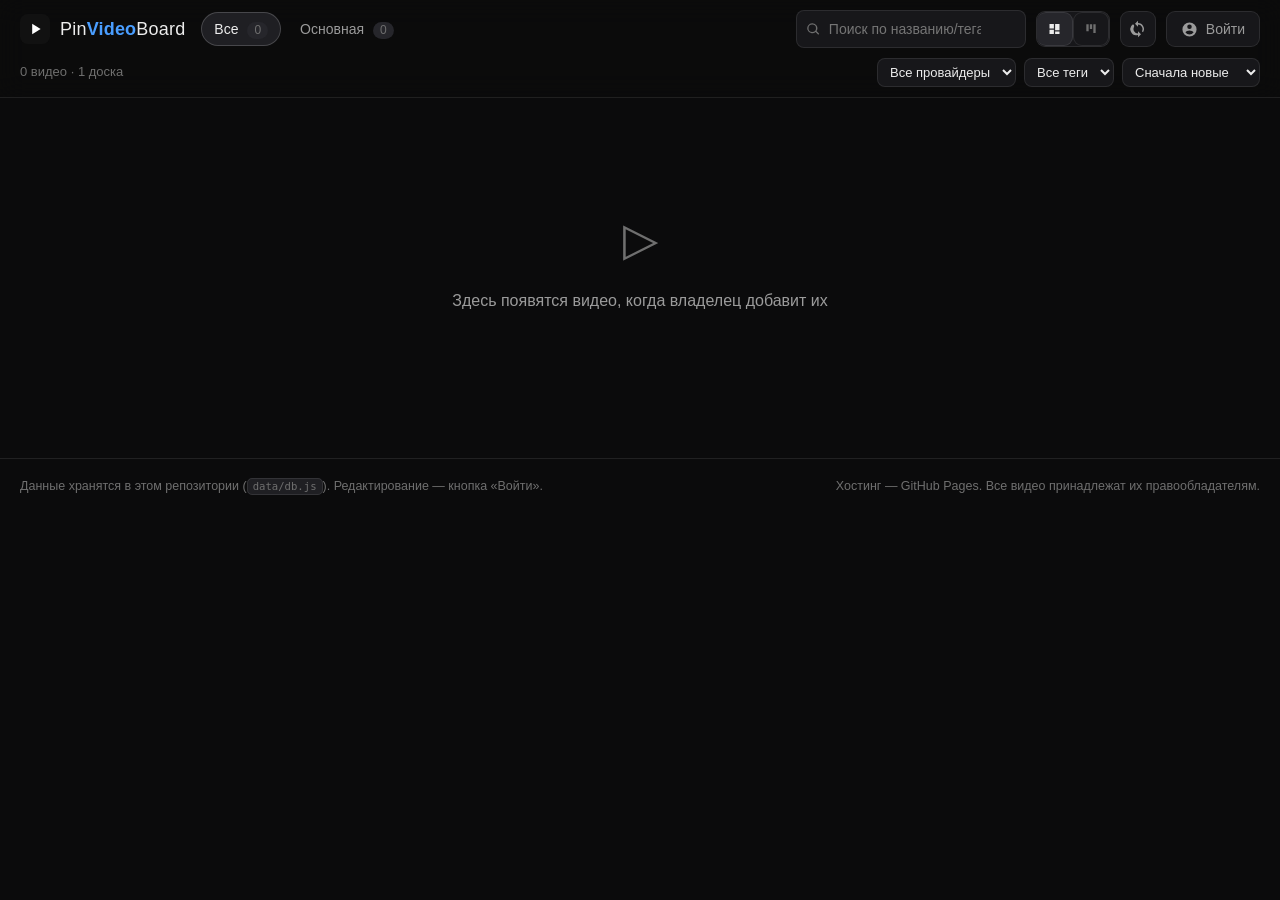
==== index.html @ 16f3af3c "PinVideoBoard: статический сервис видео-досок (галерея + канбан + редактирование через GitHub API)" ====
<!DOCTYPE html>
<html lang="ru">
<head>
<meta charset="UTF-8">
<meta name="viewport" content="width=device-width, initial-scale=1.0">
<title>PinVideoBoard — видео-доски</title>
<meta name="description" content="Витрина видео-досок: канбан и Pinterest-сетка с фильтрами. YouTube, Vimeo, Rutube, VK и прямые файлы.">
<meta property="og:title" content="PinVideoBoard">
<meta property="og:description" content="Видео-доски: канбан, Pinterest-сетка, фильтры, модальный плеер.">
<link rel="icon" href="data:image/svg+xml,%3Csvg xmlns='http://www.w3.org/2000/svg' viewBox='0 0 32 32'%3E%3Crect width='32' height='32' rx='8' fill='%23111'/%3E%3Cpath d='M13 10.5v11l9-5.5z' fill='%23fff'/%3E%3C/svg%3E">
<link rel="stylesheet" href="css/style.css?v=1">
</head>
<body>

<header class="site-header">
  <div class="header-inner">
    <a class="brand" href="./">
      <svg class="brand-mark" viewBox="0 0 32 32" aria-hidden="true">
        <rect width="32" height="32" rx="8" fill="#111"/>
        <path d="M13 10.5v11l9-5.5z" fill="#fff"/>
      </svg>
      <span class="brand-name">Pin<b>Video</b>Board</span>
    </a>

    <nav class="tabs" id="tabs" aria-label="Доски"></nav>

    <div class="controls">
      <div class="search-wrap">
        <svg class="search-icon" viewBox="0 0 24 24" aria-hidden="true"><path fill="currentColor" d="M10 2a8 8 0 105.3 14l4.4 4.3 1.4-1.4-4.3-4.4A8 8 0 0010 2zm0 2a6 6 0 110 12 6 6 0 010-12z"/></svg>
        <input type="search" id="search" placeholder="Поиск по названию/тегам…  ( / )" autocomplete="off" spellcheck="false">
        <button class="search-clear" id="search-clear" aria-label="Очистить поиск" hidden>&times;</button>
      </div>

      <div class="seg" id="view-seg" role="group" aria-label="Вид">
        <button class="icon-btn seg-btn active" id="view-grid" title="Сетка (как Pinterest)">
          <svg viewBox="0 0 24 24" aria-hidden="true"><path fill="currentColor" d="M4 4h7v7H4zM13 4h7v10h-7zM4 13h7v7H4zM13 16h7v4h-7z"/></svg>
        </button>
        <button class="icon-btn seg-btn" id="view-kanban" title="Канбан-доска">
          <svg viewBox="0 0 24 24" aria-hidden="true"><path fill="currentColor" d="M4 4h4v12H4zM10 4h4v8h-4zM16 4h4v15h-4z"/></svg>
        </button>
      </div>

      <button class="icon-btn" id="refresh-btn" title="Обновить данные с сервера" aria-label="Обновить данные">
        <svg viewBox="0 0 24 24" aria-hidden="true"><path fill="currentColor" d="M12 4V1L8 5l4 4V6a6 6 0 015.2 9l1.5 1.3A8 8 0 0012 4zm-5.2 3L5.3 5.7A8 8 0 0012 20v3l4-4-4-4v3a6 6 0 01-5.2-9z"/></svg>
      </button>

      <button class="add-btn" id="add-btn" hidden>
        <svg viewBox="0 0 24 24" aria-hidden="true"><path fill="currentColor" d="M11 5h2v6h6v2h-6v6h-2v-6H5v-2h6z"/></svg>
        Добавить видео
      </button>

      <button class="auth-btn" id="auth-btn">
        <svg class="auth-ico" viewBox="0 0 24 24" aria-hidden="true"><path fill="currentColor" d="M12 2a10 10 0 100 20 10 10 0 000-20zm0 3a3.2 3.2 0 110 6.4A3.2 3.2 0 0112 5zm0 14a7.5 7.5 0 01-5.7-2.6c.1-2 3.8-3 5.7-3s5.6 1 5.7 3A7.5 7.5 0 0112 19z"/></svg>
        <span id="auth-label">Войти</span>
      </button>
    </div>
  </div>

  <div class="meta-line">
    <span id="meta-stats"></span>
    <div class="meta-filters">
      <select id="f-provider" title="Провайдер"><option value="">Все провайдеры</option></select>
      <select id="f-tag" title="Тег"><option value="">Все теги</option></select>
      <select id="f-sort" title="Сортировка">
        <option value="new">Сначала новые</option>
        <option value="old">Сначала старые</option>
        <option value="title">По названию</option>
      </select>
      <button class="ghost-btn" id="f-reset" hidden>Сбросить</button>
    </div>
  </div>
</header>

<main>
  <div class="grid" id="gallery" aria-live="polite"></div>
  <div class="kanban" id="kanban" hidden></div>

  <div class="empty" id="empty" hidden>
    <div class="empty-mark">▷</div>
    <p id="empty-text">Ничего не найдено</p>
    <button class="ghost-btn" id="empty-reset">Сбросить фильтры</button>
  </div>
</main>

<footer class="site-footer">
  <div class="footer-inner">
    <span class="footer-src">Данные хранятся в этом репозитории (<code>data/db.js</code>). Редактирование — кнопка «Войти».</span>
    <span class="footer-note">Хостинг — GitHub Pages. Все видео принадлежат их правообладателям.</span>
  </div>
</footer>

<!-- модальный плеер -->
<div class="modal player-modal" id="player-modal" hidden aria-modal="true" role="dialog">
  <div class="modal-backdrop" data-close></div>
  <div class="player-body sz-50" id="player-body">
    <header class="player-top">
      <span class="player-title" id="player-title"></span>
      <span class="player-badges" id="player-badges"></span>
      <div class="player-actions">
        <a class="ghost-btn player-src" id="player-src-link" href="#" target="_blank" rel="noopener">На хостинге ↗</a>
        <div class="seg" id="player-sizes">
          <button class="seg-btn" data-sz="30" title="30% ширины окна">30%</button>
          <button class="seg-btn" data-sz="50" title="50% ширины окна">50%</button>
          <button class="seg-btn" data-sz="full" title="На весь экран">⤢</button>
        </div>
        <button class="icon-btn" id="player-close" title="Закрыть (Esc)" aria-label="Закрыть">
          <svg viewBox="0 0 24 24" aria-hidden="true"><path fill="currentColor" d="M6.4 5 5 6.4 10.6 12 5 17.6 6.4 19 12 13.4 17.6 19 19 17.6 13.4 12 19 6.4 17.6 5 12 10.6z"/></svg>
        </button>
      </div>
    </header>
    <div class="player-stage" id="player-stage"></div>
    <button class="player-nav prev" id="player-prev" title="Предыдущее (←)" hidden>‹</button>
    <button class="player-nav next" id="player-next" title="Следующее (→)" hidden>›</button>
  </div>
</div>

<!-- редактор плитки -->
<div class="modal" id="tile-modal" hidden aria-modal="true" role="dialog">
  <div class="modal-backdrop" data-close></div>
  <div class="modal-body form-body">
    <header class="modal-top">
      <h3 id="tile-modal-title">Добавить видео</h3>
      <button class="icon-btn modal-close" data-close aria-label="Закрыть (Esc)">
        <svg viewBox="0 0 24 24" aria-hidden="true"><path fill="currentColor" d="M6.4 5 5 6.4 10.6 12 5 17.6 6.4 19 12 13.4 17.6 19 19 17.6 13.4 12 19 6.4 17.6 5 12 10.6z"/></svg>
      </button>
    </header>
    <div class="form-grid">
      <label class="fld">Ссылка на видео
        <span class="url-row">
          <input id="tile-url" type="text" placeholder="https://www.youtube.com/watch?v=…" spellcheck="false">
          <button class="ghost-btn" id="tile-resolve" type="button">Определить</button>
        </span>
      </label>
      <div class="resolve-status" id="tile-resolve-status" hidden></div>
      <div class="tile-preview" id="tile-preview" hidden>
        <img id="tile-preview-img" alt="">
        <div class="tp-meta">
          <span class="tp-provider" id="tile-preview-provider"></span>
          <span class="tp-hint">Превью будет использовано в карточке</span>
        </div>
      </div>
      <label class="fld">Название
        <input id="tile-title" type="text" placeholder="Определится автоматически, можно править">
      </label>
      <div class="two-col">
        <label class="fld">Доска
          <select id="tile-board"></select>
        </label>
        <label class="fld">Колонка
          <select id="tile-column"></select>
        </label>
      </div>
      <label class="fld">Теги (через запятую)
        <input id="tile-tags" type="text" placeholder="рецензия, гайд" spellcheck="false">
      </label>
      <label class="fld">Заметка
        <textarea id="tile-note" rows="2" placeholder="необязательно"></textarea>
      </label>
    </div>
    <footer class="modal-foot">
      <button class="danger-btn" id="tile-delete" hidden type="button">Удалить</button>
      <span class="spacer"></span>
      <button class="ghost-btn" data-close type="button">Отмена</button>
      <button class="primary-btn" id="tile-save" type="button">Сохранить</button>
    </footer>
  </div>
</div>

<!-- редактор колонки -->
<div class="modal" id="column-modal" hidden aria-modal="true" role="dialog">
  <div class="modal-backdrop" data-close></div>
  <div class="modal-body form-body narrow">
    <header class="modal-top">
      <h3 id="column-modal-title">Колонка</h3>
      <button class="icon-btn modal-close" data-close aria-label="Закрыть (Esc)">
        <svg viewBox="0 0 24 24" aria-hidden="true"><path fill="currentColor" d="M6.4 5 5 6.4 10.6 12 5 17.6 6.4 19 12 13.4 17.6 19 19 17.6 13.4 12 19 6.4 17.6 5 12 10.6z"/></svg>
      </button>
    </header>
    <div class="form-grid">
      <label class="fld">Название колонки
        <input id="column-name" type="text" placeholder="Например: Смотреть позже">
      </label>
      <div class="fld">Цвет колонки
        <div class="palette" id="column-palette"></div>
      </div>
    </div>
    <footer class="modal-foot">
      <button class="danger-btn" id="column-delete" hidden type="button">Удалить</button>
      <span class="spacer"></span>
      <button class="ghost-btn" data-close type="button">Отмена</button>
      <button class="primary-btn" id="column-save" type="button">Сохранить</button>
    </footer>
  </div>
</div>

<!-- создание/переименование доски -->
<div class="modal" id="board-modal" hidden aria-modal="true" role="dialog">
  <div class="modal-backdrop" data-close></div>
  <div class="modal-body form-body narrow">
    <header class="modal-top">
      <h3 id="board-modal-title">Новая доска</h3>
      <button class="icon-btn modal-close" data-close aria-label="Закрыть (Esc)">
        <svg viewBox="0 0 24 24" aria-hidden="true"><path fill="currentColor" d="M6.4 5 5 6.4 10.6 12 5 17.6 6.4 19 12 13.4 17.6 19 19 17.6 13.4 12 19 6.4 17.6 5 12 10.6z"/></svg>
      </button>
    </header>
    <div class="form-grid">
      <label class="fld">Название доски (плейлиста)
        <input id="board-name" type="text" placeholder="Например: Кинематография">
      </label>
    </div>
    <footer class="modal-foot">
      <button class="danger-btn" id="board-delete" hidden type="button">Удалить доску</button>
      <span class="spacer"></span>
      <button class="ghost-btn" data-close type="button">Отмена</button>
      <button class="primary-btn" id="board-save" type="button">Создать</button>
    </footer>
  </div>
</div>

<!-- вход по токену -->
<div class="modal" id="login-modal" hidden aria-modal="true" role="dialog">
  <div class="modal-backdrop" data-close></div>
  <div class="modal-body form-body narrow">
    <header class="modal-top">
      <h3 id="login-modal-title">Вход владельца</h3>
      <button class="icon-btn modal-close" data-close aria-label="Закрыть (Esc)">
        <svg viewBox="0 0 24 24" aria-hidden="true"><path fill="currentColor" d="M6.4 5 5 6.4 10.6 12 5 17.6 6.4 19 12 13.4 17.6 19 19 17.6 13.4 12 19 6.4 17.6 5 12 10.6z"/></svg>
      </button>
    </header>

    <div id="login-form">
      <p class="login-hint">GitHub не разрешает вход «в один клик» со статического сайта (CORS), поэтому используется
        персональный токен с правом записи в этот репозиторий. Токен хранится только в вашем браузере и отправляется
        только на <code>api.github.com</code>.</p>
      <ol class="login-steps">
        <li>Откройте <a href="https://github.com/settings/personal-access-tokens/new" target="_blank" rel="noopener">создание fine-grained токена</a></li>
        <li>Repository access → <b>Only select repositories</b> → PinVideoBoard</li>
        <li>Permissions → <b>Contents: Read and write</b></li>
        <li>Скопируйте токен и вставьте сюда</li>
      </ol>
      <label class="fld">Токен
        <input id="login-token" type="password" placeholder="github_pat_… или ghp_…" spellcheck="false" autocomplete="off">
      </label>
      <div class="login-error" id="login-error" hidden></div>
      <footer class="modal-foot">
        <span class="spacer"></span>
        <button class="ghost-btn" data-close type="button">Отмена</button>
        <button class="primary-btn" id="login-submit" type="button">Войти</button>
      </footer>
    </div>

    <div id="login-session" hidden>
      <p class="login-hint">Вы вошли как <b id="login-user"></b> — права редактирования активны.</p>
      <footer class="modal-foot">
        <span class="spacer"></span>
        <button class="danger-btn" id="logout-btn" type="button">Выйти</button>
        <button class="ghost-btn" data-close type="button">Закрыть</button>
      </footer>
    </div>
  </div>
</div>

<!-- подтверждение -->
<div class="modal" id="confirm-modal" hidden aria-modal="true" role="dialog">
  <div class="modal-backdrop"></div>
  <div class="modal-body form-body narrow">
    <p class="confirm-text" id="confirm-text"></p>
    <footer class="modal-foot">
      <span class="spacer"></span>
      <button class="ghost-btn" id="confirm-no" type="button">Отмена</button>
      <button class="primary-btn" id="confirm-yes" type="button">Да</button>
    </footer>
  </div>
</div>

<!-- контекстное меню -->
<div class="menu" id="menu" hidden></div>

<!-- тосты -->
<div class="toasts" id="toasts"></div>

<script src="js/config.js?v=1"></script>
<script src="data/db.js?v=1"></script>
<script src="js/videos.js?v=1"></script>
<script src="js/api.js?v=1"></script>
<script src="js/app.js?v=1"></script>
</body>
</html>
---- css/style.css ----
/* PinVideoBoard — тёмная тема, masonry + канбан */

:root {
  --bg: #0b0b0c;
  --surface: #17171a;
  --surface-2: #1f1f23;
  --surface-3: #26262b;
  --line: rgba(255, 255, 255, 0.09);
  --line-strong: rgba(255, 255, 255, 0.18);
  --text: #ececec;
  --muted: #9b9b9b;
  --dim: #6f6f6f;
  --accent: #4a9eff;
  --accent-dim: rgba(74, 158, 255, 0.16);
  --ok: #3fb950;
  --warn: #d29922;
  --danger: #f85149;
  --radius: 10px;
  --header-h: 56px;
  font-size: 16px;
}

* { box-sizing: border-box; }

html { scroll-behavior: smooth; }

body {
  margin: 0;
  background: var(--bg);
  color: var(--text);
  font-family: -apple-system, BlinkMacSystemFont, "Segoe UI", Inter, Roboto, "Helvetica Neue", Arial, sans-serif;
  line-height: 1.45;
  -webkit-font-smoothing: antialiased;
}

body.modal-open { overflow: hidden; }

[hidden] { display: none !important; }

img { max-width: 100%; }

a { color: var(--accent); }

::selection { background: var(--accent-dim); }

button {
  font: inherit;
  color: inherit;
  background: none;
  border: none;
  cursor: pointer;
}

input, select, textarea {
  font: inherit;
  color: var(--text);
  background: var(--surface-2);
  border: 1px solid var(--line);
  border-radius: 8px;
  padding: 8px 10px;
  outline: none;
}

input:focus, select:focus, textarea:focus {
  border-color: var(--accent);
  box-shadow: 0 0 0 2px var(--accent-dim);
}

textarea { resize: vertical; }

code {
  background: var(--surface-2);
  border: 1px solid var(--line);
  border-radius: 5px;
  padding: 1px 5px;
  font-size: 0.85em;
}

/* ---------- кнопки ---------- */

.icon-btn {
  width: 36px;
  height: 36px;
  flex: none;
  display: inline-flex;
  align-items: center;
  justify-content: center;
  border-radius: 9px;
  border: 1px solid var(--line);
  background: var(--surface);
  color: var(--muted);
  transition: color 0.15s, border-color 0.15s, background 0.15s;
}

.icon-btn svg { width: 18px; height: 18px; }

.icon-btn:hover { color: var(--text); border-color: var(--line-strong); background: var(--surface-2); }

.ghost-btn {
  padding: 7px 12px;
  border-radius: 8px;
  border: 1px solid var(--line);
  background: var(--surface);
  color: var(--muted);
  font-size: 13px;
  white-space: nowrap;
  transition: color 0.15s, border-color 0.15s;
}

.ghost-btn:hover { color: var(--text); border-color: var(--line-strong); }

.primary-btn {
  padding: 8px 16px;
  border-radius: 8px;
  background: var(--accent);
  color: #fff;
  font-weight: 600;
  font-size: 14px;
  transition: filter 0.15s;
}

.primary-btn:hover { filter: brightness(1.12); }

.primary-btn:disabled { opacity: 0.5; cursor: default; }

.danger-btn {
  padding: 8px 14px;
  border-radius: 8px;
  border: 1px solid rgba(248, 81, 73, 0.4);
  color: var(--danger);
  font-size: 13px;
  background: transparent;
}

.danger-btn:hover { background: rgba(248, 81, 73, 0.12); }

/* ---------- шапка ---------- */

.site-header {
  position: sticky;
  top: 0;
  z-index: 50;
  background: rgba(11, 11, 12, 0.82);
  backdrop-filter: blur(14px);
  -webkit-backdrop-filter: blur(14px);
  border-bottom: 1px solid var(--line);
}

.header-inner {
  max-width: 1720px;
  margin: 0 auto;
  padding: 10px 20px;
  display: flex;
  align-items: center;
  gap: 16px;
  flex-wrap: wrap;
}

.brand {
  display: flex;
  align-items: center;
  gap: 10px;
  text-decoration: none;
  color: var(--text);
  flex-shrink: 0;
}

.brand-mark { width: 30px; height: 30px; }

.brand-name { font-size: 18px; letter-spacing: 0.2px; }

.brand-name b { color: var(--accent); }

.tabs {
  display: flex;
  align-items: center;
  gap: 6px;
  flex-wrap: wrap;
  min-width: 0;
}

.tab {
  padding: 6px 12px;
  border-radius: 999px;
  border: 1px solid transparent;
  color: var(--muted);
  font-size: 14px;
  white-space: nowrap;
  transition: color 0.15s, background 0.15s;
}

.tab:hover { color: var(--text); background: var(--surface-2); }

.tab.active {
  color: var(--text);
  background: var(--surface-2);
  border-color: var(--line-strong);
}

.tab .count {
  display: inline-block;
  margin-left: 5px;
  padding: 0 7px;
  border-radius: 999px;
  background: var(--surface-3);
  color: var(--dim);
  font-size: 12px;
  min-width: 18px;
  text-align: center;
}

.tab-add {
  padding: 6px 10px;
  border-radius: 999px;
  border: 1px dashed var(--line-strong);
  color: var(--dim);
  font-size: 14px;
}

.tab-add:hover { color: var(--accent); border-color: var(--accent); }

.controls {
  display: flex;
  align-items: center;
  gap: 10px;
  margin-left: auto;
  flex-wrap: wrap;
}

.search-wrap {
  position: relative;
  display: flex;
  align-items: center;
}

.search-icon {
  position: absolute;
  left: 10px;
  width: 15px;
  height: 15px;
  color: var(--dim);
  pointer-events: none;
}

.search-wrap input {
  width: 230px;
  padding: 8px 30px 8px 32px;
  background: var(--surface);
  font-size: 14px;
}

.search-clear {
  position: absolute;
  right: 6px;
  width: 22px;
  height: 22px;
  border-radius: 6px;
  color: var(--dim);
  font-size: 15px;
  line-height: 1;
}

.search-clear:hover { color: var(--text); background: var(--surface-3); }

.seg {
  display: inline-flex;
  border: 1px solid var(--line);
  border-radius: 9px;
  overflow: hidden;
  background: var(--surface);
}

.seg-btn {
  padding: 0 10px;
  height: 34px;
  display: inline-flex;
  align-items: center;
  justify-content: center;
  gap: 6px;
  color: var(--dim);
  font-size: 13px;
  border-left: 1px solid var(--line);
}

.seg-btn:first-child { border-left: none; }

.seg-btn:hover { color: var(--text); }

.seg-btn.active {
  color: var(--text);
  background: var(--surface-3);
}

#view-seg .seg-btn svg { width: 16px; height: 16px; }

.add-btn {
  display: inline-flex;
  align-items: center;
  gap: 6px;
  height: 36px;
  padding: 0 14px;
  border-radius: 9px;
  background: var(--accent);
  color: #fff;
  font-weight: 600;
  font-size: 14px;
  transition: filter 0.15s;
}

.add-btn svg { width: 16px; height: 16px; }

.add-btn:hover { filter: brightness(1.12); }

.auth-btn {
  display: inline-flex;
  align-items: center;
  gap: 8px;
  height: 36px;
  padding: 0 14px;
  border-radius: 9px;
  border: 1px solid var(--line);
  background: var(--surface);
  color: var(--muted);
  font-size: 14px;
  transition: color 0.15s, border-color 0.15s;
}

.auth-btn:hover { color: var(--text); border-color: var(--line-strong); }

.auth-ico { width: 17px; height: 17px; }

.auth-btn.authed { color: var(--ok); border-color: rgba(63, 185, 80, 0.35); }

.meta-line {
  max-width: 1720px;
  margin: 0 auto;
  padding: 0 20px 10px;
  display: flex;
  align-items: center;
  gap: 14px;
  flex-wrap: wrap;
  color: var(--dim);
  font-size: 13px;
}

.meta-filters {
  display: flex;
  align-items: center;
  gap: 8px;
  margin-left: auto;
  flex-wrap: wrap;
}

.meta-filters select {
  padding: 5px 8px;
  font-size: 13px;
  background: var(--surface);
  max-width: 190px;
}

.ghost-btn.small { padding: 4px 9px; font-size: 12px; }

/* ---------- masonry-сетка ---------- */

main {
  max-width: 1720px;
  margin: 0 auto;
  padding: 18px 20px 40px;
}

.grid { columns: 240px; column-gap: 14px; }

.card {
  break-inside: avoid;
  width: 100%;
  margin: 0 0 14px;
  background: var(--surface);
  border: 1px solid var(--line);
  border-radius: 12px;
  overflow: hidden;
  cursor: pointer;
  position: relative;
  box-shadow: inset 0 3px 0 var(--c, transparent);
  transition: border-color 0.15s, transform 0.15s;
}

.card:hover { border-color: var(--line-strong); transform: translateY(-1px); }

.card-thumb-wrap {
  position: relative;
  background: var(--surface-2);
  overflow: hidden;
}

.card-thumb {
  display: block;
  width: 100%;
  height: auto;
  min-height: 60px;
}

.card-thumb-wrap.ph {
  aspect-ratio: 16 / 9;
  display: flex;
  align-items: center;
  justify-content: center;
  background:
    linear-gradient(145deg, var(--c-bg, #1f1f23), var(--surface-2));
}

.ph-glyph {
  font-size: 34px;
  color: var(--c, var(--dim));
  opacity: 0.85;
}

.card-play {
  position: absolute;
  inset: 0;
  display: flex;
  align-items: center;
  justify-content: center;
  pointer-events: none;
  opacity: 0;
  transition: opacity 0.15s;
  background: rgba(0, 0, 0, 0.25);
}

.card:hover .card-play { opacity: 1; }

.card-play span {
  width: 52px;
  height: 52px;
  border-radius: 50%;
  background: rgba(0, 0, 0, 0.72);
  border: 1px solid rgba(255, 255, 255, 0.35);
  display: flex;
  align-items: center;
  justify-content: center;
  color: #fff;
  font-size: 20px;
  padding-left: 4px;
}

.card-chip-duration {
  position: absolute;
  right: 8px;
  bottom: 8px;
  padding: 2px 7px;
  border-radius: 6px;
  background: rgba(0, 0, 0, 0.78);
  color: #eee;
  font-size: 12px;
  font-weight: 600;
  pointer-events: none;
}

.card-body { padding: 10px 12px 12px; }

.card-title {
  margin: 0 0 6px;
  font-size: 14px;
  font-weight: 600;
  line-height: 1.35;
  display: -webkit-box;
  -webkit-line-clamp: 2;
  -webkit-box-orient: vertical;
  overflow: hidden;
}

.card-chips {
  display: flex;
  align-items: center;
  gap: 6px;
  flex-wrap: wrap;
}

.chip {
  padding: 2px 8px;
  border-radius: 999px;
  font-size: 11.5px;
  color: var(--muted);
  background: var(--surface-2);
  border: 1px solid var(--line);
  white-space: nowrap;
}

.chip-provider { color: var(--text); background: var(--surface-3); }

.chip-column {
  color: var(--c, var(--muted));
  border-color: var(--c, var(--line));
  background: transparent;
}

.card-tags { margin-top: 6px; display: flex; gap: 5px; flex-wrap: wrap; }

.card-tag {
  padding: 1px 7px;
  border-radius: 999px;
  font-size: 11px;
  color: var(--accent);
  background: var(--accent-dim);
  white-space: nowrap;
}

.card-actions {
  position: absolute;
  top: 8px;
  right: 8px;
  display: flex;
  gap: 6px;
  opacity: 0;
  transition: opacity 0.15s;
}

.card:hover .card-actions { opacity: 1; }

.card-actions .icon-btn {
  width: 30px;
  height: 30px;
  background: rgba(0, 0, 0, 0.72);
  border-color: rgba(255, 255, 255, 0.25);
  color: #ddd;
}

.card-actions .icon-btn svg { width: 14px; height: 14px; }

.card-actions .icon-btn.danger:hover { color: var(--danger); }

/* ---------- канбан ---------- */

.kanban { padding-top: 4px; }

.kb-head {
  display: flex;
  align-items: center;
  gap: 10px;
  margin: 0 0 14px;
  flex-wrap: wrap;
}

.kb-title {
  margin: 0;
  font-size: 20px;
  font-weight: 700;
}

.kb-sub { color: var(--dim); font-size: 13px; }

.kb-head .spacer { flex: 1; }

.kb-cols {
  display: flex;
  gap: 14px;
  align-items: flex-start;
  overflow-x: auto;
  padding-bottom: 18px;
}

.kb-col {
  width: 320px;
  flex: none;
  background: var(--surface);
  border: 1px solid var(--line);
  border-top: 2px solid var(--c, var(--line));
  border-radius: 12px;
  overflow: hidden;
}

.kb-col.drag-over { border-color: var(--accent); box-shadow: 0 0 0 2px var(--accent-dim); }

.kb-col-head {
  display: flex;
  align-items: center;
  gap: 8px;
  padding: 10px 12px;
  background: var(--c-bg, var(--surface-2));
  border-bottom: 1px solid var(--line);
}

.kb-col-dot {
  width: 10px;
  height: 10px;
  border-radius: 3px;
  background: var(--c, var(--dim));
  flex: none;
}

.kb-col-name {
  font-weight: 600;
  font-size: 14px;
  white-space: nowrap;
  overflow: hidden;
  text-overflow: ellipsis;
}

.kb-count {
  color: var(--dim);
  font-size: 12px;
  background: rgba(0, 0, 0, 0.25);
  border-radius: 999px;
  padding: 1px 8px;
}

.kb-menu-btn { margin-left: auto; }

.kb-cards {
  display: flex;
  flex-direction: column;
  gap: 10px;
  padding: 10px;
  min-height: 64px;
}

.kb-card {
  background: var(--surface-2);
  border: 1px solid var(--line);
  border-radius: 10px;
  overflow: hidden;
  cursor: pointer;
  position: relative;
}

.kb-card:hover { border-color: var(--line-strong); }

.kb-card.dragging { opacity: 0.35; }

.kb-card-menu {
  position: absolute;
  top: 6px;
  right: 6px;
  width: 28px;
  height: 28px;
  background: rgba(0, 0, 0, 0.72);
  border-color: rgba(255, 255, 255, 0.25);
  color: #ddd;
  font-size: 15px;
  opacity: 0;
  transition: opacity 0.15s;
}

.kb-card:hover .kb-card-menu { opacity: 1; }

.kb-card-thumb { display: block; width: 100%; height: auto; }

.kb-card-ph {
  aspect-ratio: 16 / 9;
  display: flex;
  align-items: center;
  justify-content: center;
  font-size: 26px;
  color: var(--c, var(--dim));
  background: var(--surface-3);
}

.kb-card-body { padding: 8px 10px 10px; }

.kb-card-title {
  font-size: 13px;
  font-weight: 600;
  line-height: 1.3;
  display: -webkit-box;
  -webkit-line-clamp: 2;
  -webkit-box-orient: vertical;
  overflow: hidden;
  margin: 0 0 5px;
}

.kb-card-meta {
  display: flex;
  align-items: center;
  gap: 6px;
  font-size: 11.5px;
  color: var(--dim);
  flex-wrap: wrap;
}

.drop-indicator {
  height: 3px;
  border-radius: 2px;
  background: var(--accent);
  box-shadow: 0 0 8px var(--accent);
  flex: none;
}

.kb-add-card {
  border: 1px dashed var(--line-strong);
  border-radius: 10px;
  padding: 9px;
  color: var(--dim);
  font-size: 13px;
  text-align: center;
  width: 100%;
}

.kb-add-card:hover { color: var(--accent); border-color: var(--accent); }

.kb-add-col {
  width: 300px;
  flex: none;
  border: 1px dashed var(--line-strong);
  border-radius: 12px;
  padding: 14px;
  color: var(--dim);
  font-size: 14px;
  text-align: center;
  background: transparent;
}

.kb-add-col:hover { color: var(--accent); border-color: var(--accent); }

/* ---------- пусто ---------- */

.empty {
  padding: 90px 20px;
  text-align: center;
  color: var(--muted);
}

.empty-mark { font-size: 46px; color: var(--dim); margin-bottom: 10px; }

/* ---------- футер ---------- */

.site-footer {
  border-top: 1px solid var(--line);
  padding: 18px 20px 26px;
}

.footer-inner {
  max-width: 1720px;
  margin: 0 auto;
  display: flex;
  gap: 16px;
  flex-wrap: wrap;
  justify-content: space-between;
  color: var(--dim);
  font-size: 12.5px;
}

/* ---------- модалки ---------- */

.modal {
  position: fixed;
  inset: 0;
  z-index: 100;
  display: flex;
  align-items: center;
  justify-content: center;
}

.modal-backdrop {
  position: absolute;
  inset: 0;
  background: rgba(0, 0, 0, 0.66);
  backdrop-filter: blur(3px);
  -webkit-backdrop-filter: blur(3px);
}

.modal-body {
  position: relative;
  background: var(--surface);
  border: 1px solid var(--line-strong);
  border-radius: 14px;
  box-shadow: 0 18px 60px rgba(0, 0, 0, 0.55);
  max-width: 94vw;
  max-height: 92vh;
  overflow: auto;
}

.form-body { width: 560px; padding: 18px 20px; }

.form-body.narrow { width: 430px; }

.modal-top {
  display: flex;
  align-items: center;
  gap: 10px;
  margin-bottom: 14px;
}

.modal-top h3 { margin: 0; font-size: 17px; }

.modal-close { margin-left: auto; }

.form-grid {
  display: flex;
  flex-direction: column;
  gap: 12px;
}

.fld {
  display: flex;
  flex-direction: column;
  gap: 6px;
  font-size: 13px;
  color: var(--muted);
}

.fld input, .fld select, .fld textarea { width: 100%; }

.two-col {
  display: grid;
  grid-template-columns: 1fr 1fr;
  gap: 12px;
}

.url-row {
  display: flex;
  gap: 8px;
}

.url-row input { flex: 1; min-width: 0; }

.resolve-status {
  font-size: 13px;
  border-radius: 8px;
  padding: 8px 10px;
  border: 1px solid var(--line);
  background: var(--surface-2);
}

.resolve-status.ok { color: var(--ok); border-color: rgba(63, 185, 80, 0.35); }

.resolve-status.warn { color: var(--warn); border-color: rgba(210, 153, 34, 0.35); }

.resolve-status.err { color: var(--danger); border-color: rgba(248, 81, 73, 0.35); }

.tile-preview {
  display: flex;
  gap: 12px;
  align-items: center;
  border: 1px solid var(--line);
  border-radius: 10px;
  padding: 8px;
  background: var(--surface-2);
}

.tile-preview img {
  width: 150px;
  height: 84px;
  object-fit: cover;
  border-radius: 8px;
  background: var(--surface-3);
  flex: none;
}

.tp-meta { display: flex; flex-direction: column; gap: 4px; min-width: 0; }

.tp-provider { font-weight: 600; font-size: 14px; }

.tp-hint { color: var(--dim); font-size: 12px; }

.modal-foot {
  display: flex;
  align-items: center;
  gap: 10px;
  margin-top: 16px;
}

.modal-foot .spacer { flex: 1; }

.palette {
  display: flex;
  gap: 8px;
  flex-wrap: wrap;
  padding: 4px 0;
}

.palette-swatch {
  width: 28px;
  height: 28px;
  border-radius: 8px;
  border: 2px solid transparent;
  transition: transform 0.12s;
}

.palette-swatch:hover { transform: scale(1.1); }

.palette-swatch.active {
  border-color: #fff;
  box-shadow: 0 0 0 2px var(--bg), 0 0 0 4px var(--accent);
}

.login-hint { color: var(--muted); font-size: 13.5px; margin: 0 0 12px; }

.login-hint b { color: var(--text); }

.login-steps {
  margin: 0 0 14px;
  padding-left: 22px;
  color: var(--muted);
  font-size: 13.5px;
  display: flex;
  flex-direction: column;
  gap: 6px;
}

.login-error {
  margin-top: 10px;
  color: var(--danger);
  font-size: 13px;
  border: 1px solid rgba(248, 81, 73, 0.35);
  background: rgba(248, 81, 73, 0.08);
  border-radius: 8px;
  padding: 8px 10px;
}

.confirm-text { margin: 4px 0 6px; color: var(--text); font-size: 14.5px; }

/* ---------- модальный плеер ---------- */

.player-body {
  width: 50vw;
  min-width: min(460px, 94vw);
  max-width: 94vw;
  background: var(--surface);
  border: 1px solid var(--line-strong);
  border-radius: 14px;
  overflow: hidden;
  display: flex;
  flex-direction: column;
  position: relative;
}

.player-body.sz-30 { width: 30vw; }

.player-body.sz-full {
  width: 100vw;
  max-width: 100vw;
  height: 100vh;
  max-height: 100vh;
  border-radius: 0;
  border: none;
}

.player-top {
  display: flex;
  align-items: center;
  gap: 10px;
  padding: 10px 14px;
  border-bottom: 1px solid var(--line);
  flex-wrap: wrap;
}

.player-title {
  font-weight: 600;
  font-size: 14.5px;
  min-width: 0;
  white-space: nowrap;
  overflow: hidden;
  text-overflow: ellipsis;
  max-width: 40%;
}

.player-badges { display: flex; gap: 6px; flex-wrap: wrap; }

.player-actions {
  margin-left: auto;
  display: flex;
  align-items: center;
  gap: 10px;
}

.player-src { text-decoration: none; }

.player-stage {
  position: relative;
  width: 100%;
  aspect-ratio: 16 / 9;
  background: #000;
}

.sz-full .player-stage { aspect-ratio: auto; flex: 1; }

.player-stage iframe,
.player-stage video {
  position: absolute;
  inset: 0;
  width: 100%;
  height: 100%;
  border: 0;
}

.player-stage-block {
  position: absolute;
  inset: 0;
  display: flex;
  flex-direction: column;
  align-items: center;
  justify-content: center;
  gap: 12px;
  color: var(--muted);
  text-align: center;
  padding: 20px;
}

.player-stage-block a { font-size: 15px; }

.player-nav {
  position: absolute;
  top: 50%;
  transform: translateY(-50%);
  width: 44px;
  height: 64px;
  font-size: 30px;
  color: #fff;
  background: rgba(0, 0, 0, 0.55);
  border-radius: 10px;
  z-index: 5;
}

.player-nav:hover { background: rgba(0, 0, 0, 0.8); }

.player-nav.prev { left: 8px; }

.player-nav.next { right: 8px; }

/* ---------- контекстное меню ---------- */

.menu {
  position: fixed;
  z-index: 200;
  min-width: 180px;
  background: var(--surface-2);
  border: 1px solid var(--line-strong);
  border-radius: 10px;
  box-shadow: 0 14px 40px rgba(0, 0, 0, 0.5);
  padding: 5px;
  max-height: 70vh;
  overflow: auto;
}

.menu-title {
  padding: 6px 10px;
  font-size: 11px;
  color: var(--dim);
  text-transform: uppercase;
  letter-spacing: 0.6px;
}

.menu-item {
  display: flex;
  align-items: center;
  gap: 8px;
  width: 100%;
  text-align: left;
  padding: 8px 10px;
  border-radius: 7px;
  font-size: 13.5px;
  color: var(--text);
  white-space: nowrap;
}

.menu-item:hover { background: var(--surface-3); }

.menu-item.danger { color: var(--danger); }

.menu-item.danger:hover { background: rgba(248, 81, 73, 0.12); }

.menu-sep { height: 1px; background: var(--line); margin: 5px 4px; }

.menu-color {
  width: 16px;
  height: 16px;
  border-radius: 5px;
  flex: none;
}

/* ---------- тосты ---------- */

.toasts {
  position: fixed;
  right: 16px;
  bottom: 16px;
  z-index: 300;
  display: flex;
  flex-direction: column;
  gap: 8px;
  max-width: min(420px, 92vw);
}

.toast {
  background: var(--surface-2);
  border: 1px solid var(--line-strong);
  border-left: 3px solid var(--ok);
  border-radius: 10px;
  padding: 10px 14px;
  font-size: 13.5px;
  box-shadow: 0 10px 30px rgba(0, 0, 0, 0.45);
  animation: toast-in 0.18s ease-out;
}

.toast.warn { border-left-color: var(--warn); }

.toast.err { border-left-color: var(--danger); }

.toast .toast-link { margin-left: 6px; color: var(--accent); cursor: pointer; }

@keyframes toast-in {
  from { opacity: 0; transform: translateY(8px); }
  to { opacity: 1; transform: none; }
}

/* ---------- адаптив ---------- */

@media (max-width: 900px) {
  .header-inner { gap: 10px; }
  .search-wrap input { width: 160px; }
  .kb-col { width: 272px; }
  .player-title { max-width: 100%; }
  .player-actions { width: 100%; justify-content: flex-start; }
  .form-body { width: 94vw; }
  .two-col { grid-template-columns: 1fr; }
}

@media (max-width: 560px) {
  .brand-name { display: none; }
  .grid { columns: 160px; column-gap: 10px; }
  .card { margin-bottom: 10px; }
  .kb-col { width: 240px; }
}
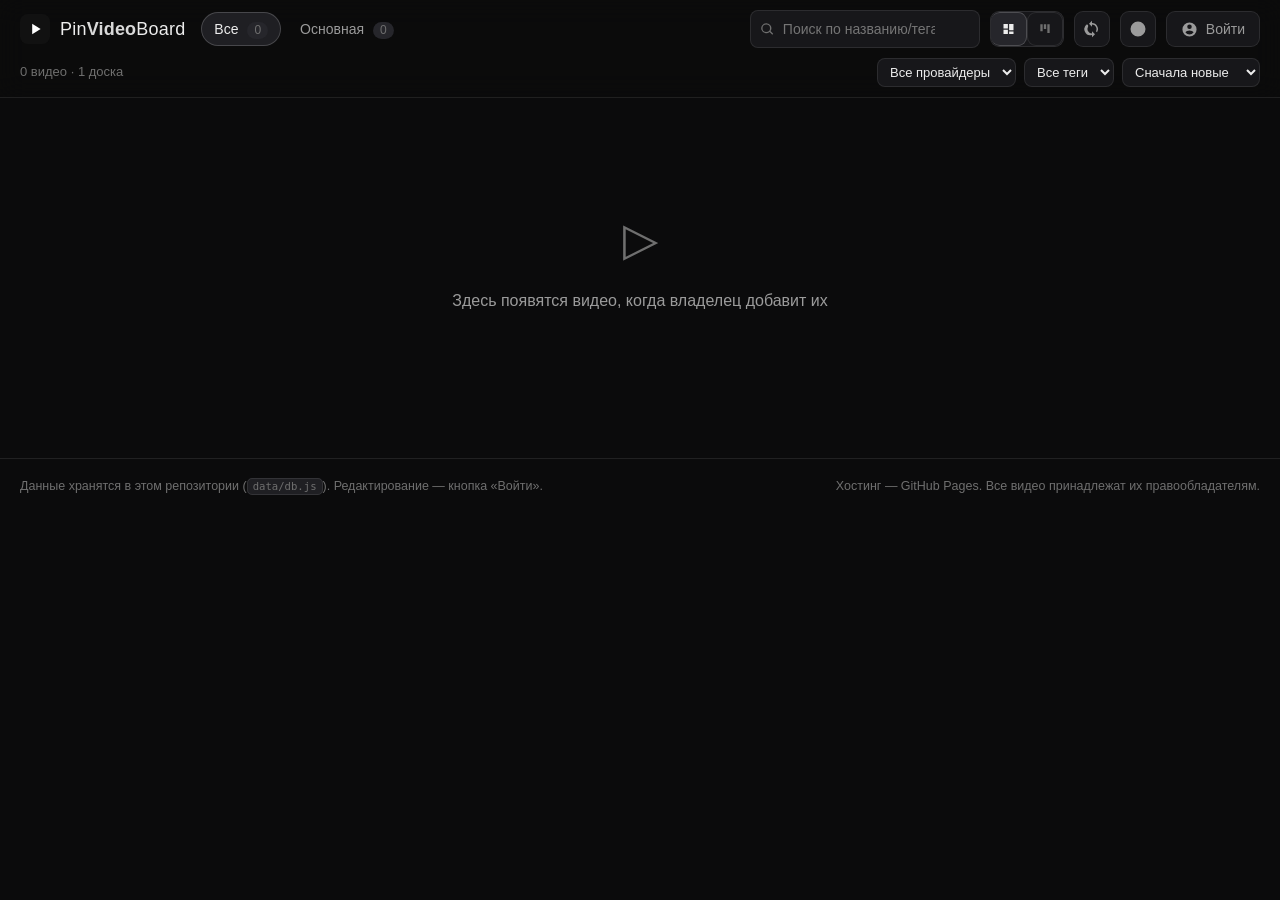
==== commit 0670a1dd: "PinVideoBoard: монохромный стиль по умолчанию + переключатель «Показать цвет» (как в PinRefBoard)" ====
--- a/index.html
+++ b/index.html
@@ -8,7 +8,7 @@
 <meta property="og:title" content="PinVideoBoard">
 <meta property="og:description" content="Видео-доски: канбан, Pinterest-сетка, фильтры, модальный плеер.">
 <link rel="icon" href="data:image/svg+xml,%3Csvg xmlns='http://www.w3.org/2000/svg' viewBox='0 0 32 32'%3E%3Crect width='32' height='32' rx='8' fill='%23111'/%3E%3Cpath d='M13 10.5v11l9-5.5z' fill='%23fff'/%3E%3C/svg%3E">
-<link rel="stylesheet" href="css/style.css?v=1">
+<link rel="stylesheet" href="css/style.css?v=2">
 </head>
 <body>
 
@@ -42,6 +42,10 @@
 
       <button class="icon-btn" id="refresh-btn" title="Обновить данные с сервера" aria-label="Обновить данные">
         <svg viewBox="0 0 24 24" aria-hidden="true"><path fill="currentColor" d="M12 4V1L8 5l4 4V6a6 6 0 015.2 9l1.5 1.3A8 8 0 0012 4zm-5.2 3L5.3 5.7A8 8 0 0012 20v3l4-4-4-4v3a6 6 0 01-5.2-9z"/></svg>
+      </button>
+
+      <button class="icon-btn" id="color-toggle" title="Показать цвет" aria-label="Показать цвет">
+        <svg viewBox="0 0 24 24" aria-hidden="true"><path fill="currentColor" d="M12 2a10 10 0 100 20 10 10 0 000-20zm0 2v16a8 8 0 000-16z"/></svg>
       </button>
 
       <button class="add-btn" id="add-btn" hidden>
@@ -283,6 +287,6 @@
 <script src="data/db.js?v=1"></script>
 <script src="js/videos.js?v=1"></script>
 <script src="js/api.js?v=1"></script>
-<script src="js/app.js?v=1"></script>
+<script src="js/app.js?v=2"></script>
 </body>
 </html>
--- a/css/style.css
+++ b/css/style.css
@@ -10,8 +10,10 @@
   --text: #ececec;
   --muted: #9b9b9b;
   --dim: #6f6f6f;
-  --accent: #4a9eff;
-  --accent-dim: rgba(74, 158, 255, 0.16);
+  /* монохромный акцент: светло-серый вместо синего (как в PinRefBoard) */
+  --accent: #d9d9d9;
+  --accent-dim: rgba(255, 255, 255, 0.12);
+  --accent-ink: #101010;
   --ok: #3fb950;
   --warn: #d29922;
   --danger: #f85149;
@@ -39,7 +41,7 @@
 
 img { max-width: 100%; }
 
-a { color: var(--accent); }
+a { color: var(--text); }
 
 ::selection { background: var(--accent-dim); }
 
@@ -96,6 +98,12 @@
 
 .icon-btn:hover { color: var(--text); border-color: var(--line-strong); background: var(--surface-2); }
 
+.icon-btn.active {
+  color: var(--text);
+  border-color: var(--line-strong);
+  background: var(--surface-3);
+}
+
 .ghost-btn {
   padding: 7px 12px;
   border-radius: 8px;
@@ -112,8 +120,8 @@
 .primary-btn {
   padding: 8px 16px;
   border-radius: 8px;
-  background: var(--accent);
-  color: #fff;
+  background: var(--text);
+  color: var(--accent-ink);
   font-weight: 600;
   font-size: 14px;
   transition: filter 0.15s;
@@ -217,7 +225,7 @@
   font-size: 14px;
 }
 
-.tab-add:hover { color: var(--accent); border-color: var(--accent); }
+.tab-add:hover { color: var(--text); border-color: var(--line-strong); }
 
 .controls {
   display: flex;
@@ -300,8 +308,8 @@
   height: 36px;
   padding: 0 14px;
   border-radius: 9px;
-  background: var(--accent);
-  color: #fff;
+  background: var(--text);
+  color: var(--accent-ink);
   font-weight: 600;
   font-size: 14px;
   transition: filter 0.15s;
@@ -359,6 +367,25 @@
 }
 
 .ghost-btn.small { padding: 4px 9px; font-size: 12px; }
+
+/* ---------- монохром / цвет ---------- */
+
+/* по умолчанию — монохром (как в PinRefBoard): превью в градациях серого,
+   цвета колонок переводятся в серые оттенки в app.js;
+   body.color (кнопка «Показать цвет») возвращает цвет */
+.card-thumb,
+.kb-card-thumb,
+.tile-preview img {
+  filter: grayscale(1) contrast(1.04);
+  transition: filter 0.45s ease;
+}
+
+body.color .card-thumb,
+body.color .kb-card-thumb,
+body.color .tile-preview img { filter: none; }
+
+.card:hover .card-thumb,
+.kb-card:hover .kb-card-thumb { filter: none; }
 
 /* ---------- masonry-сетка ---------- */
 
@@ -499,8 +526,9 @@
   padding: 1px 7px;
   border-radius: 999px;
   font-size: 11px;
-  color: var(--accent);
-  background: var(--accent-dim);
+  color: var(--muted);
+  background: var(--surface-2);
+  border: 1px solid var(--line);
   white-space: nowrap;
 }
 
@@ -679,8 +707,8 @@
 .drop-indicator {
   height: 3px;
   border-radius: 2px;
-  background: var(--accent);
-  box-shadow: 0 0 8px var(--accent);
+  background: var(--text);
+  box-shadow: 0 0 8px rgba(255, 255, 255, 0.35);
   flex: none;
 }
 
@@ -879,7 +907,7 @@
 
 .palette-swatch.active {
   border-color: #fff;
-  box-shadow: 0 0 0 2px var(--bg), 0 0 0 4px var(--accent);
+  box-shadow: 0 0 0 2px var(--bg), 0 0 0 4px rgba(255, 255, 255, 0.35);
 }
 
 .login-hint { color: var(--muted); font-size: 13.5px; margin: 0 0 12px; }
@@ -1083,7 +1111,7 @@
 .toast {
   background: var(--surface-2);
   border: 1px solid var(--line-strong);
-  border-left: 3px solid var(--ok);
+  border-left: 3px solid var(--line-strong);
   border-radius: 10px;
   padding: 10px 14px;
   font-size: 13.5px;
@@ -1091,8 +1119,7 @@
   animation: toast-in 0.18s ease-out;
 }
 
-.toast.warn { border-left-color: var(--warn); }
-
+/* ok/warn — монохромные, ошибка остаётся сигнальной */
 .toast.err { border-left-color: var(--danger); }
 
 .toast .toast-link { margin-left: 6px; color: var(--accent); cursor: pointer; }
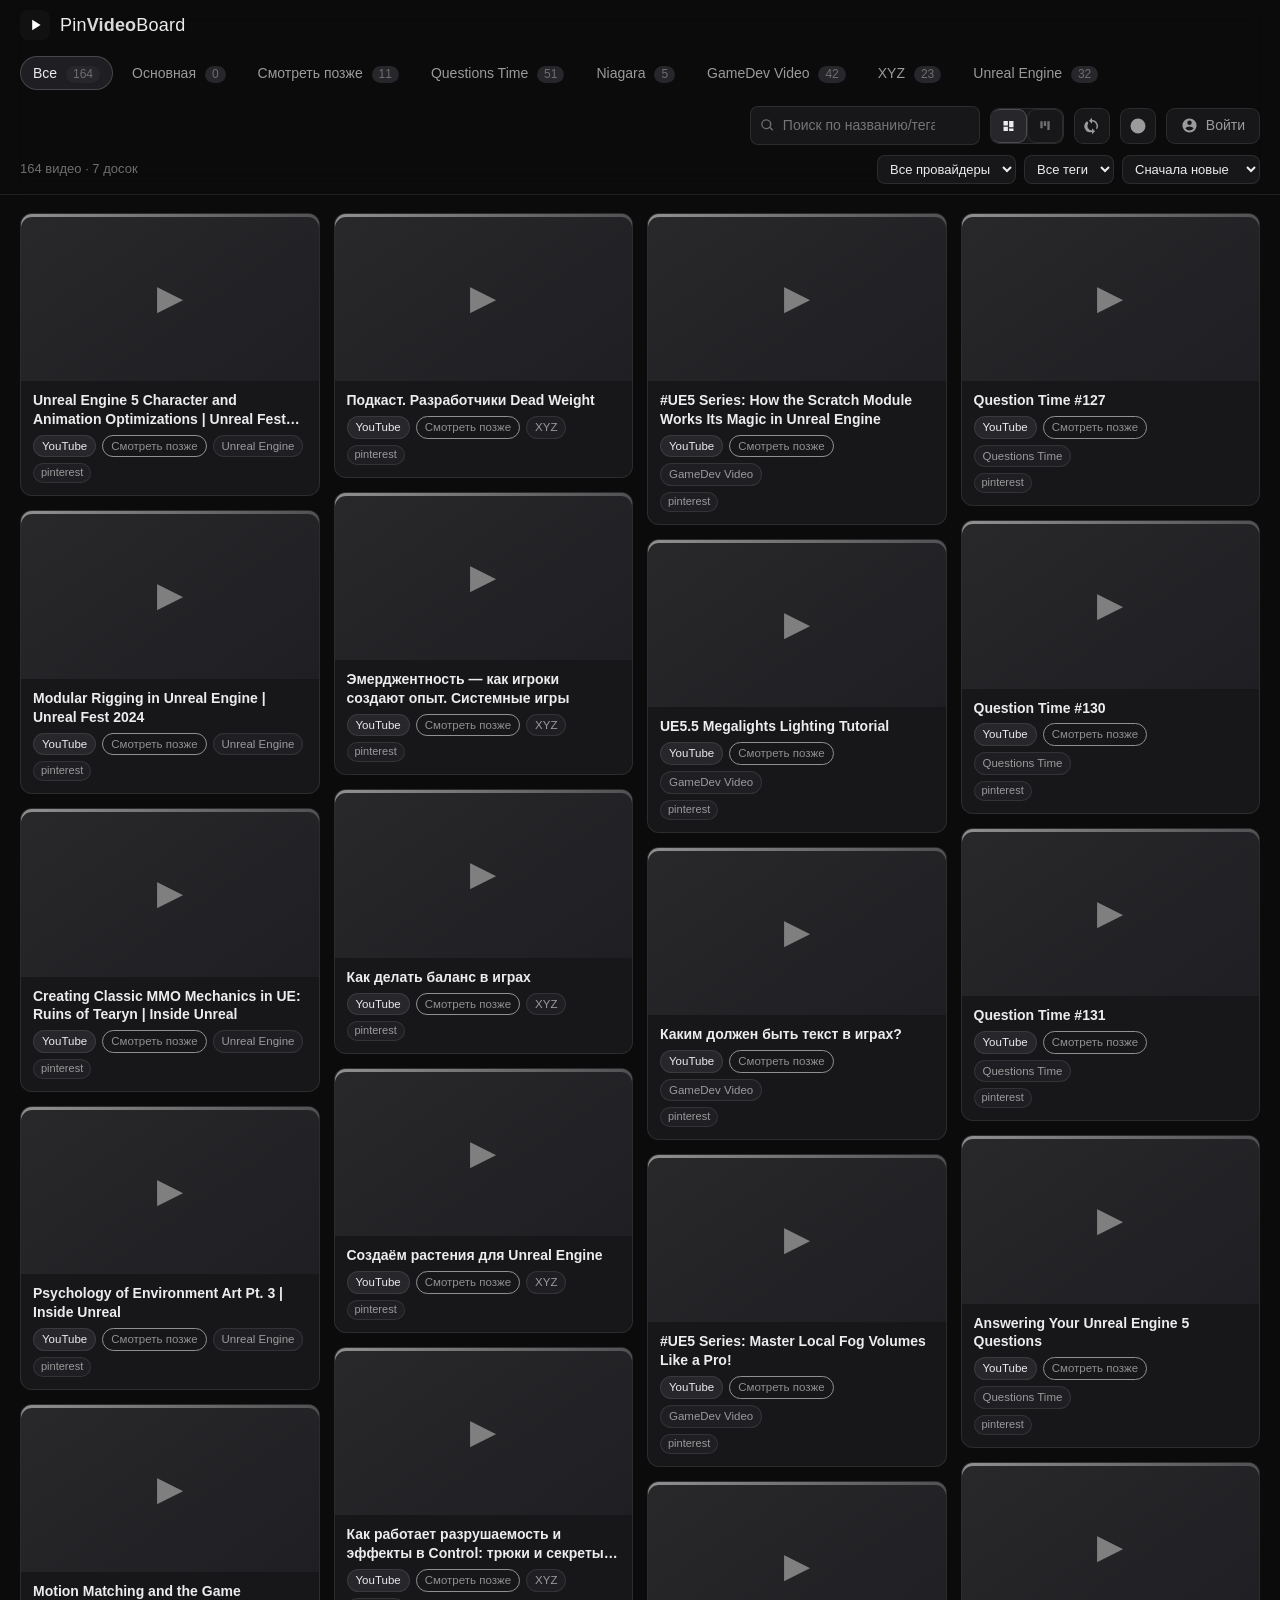
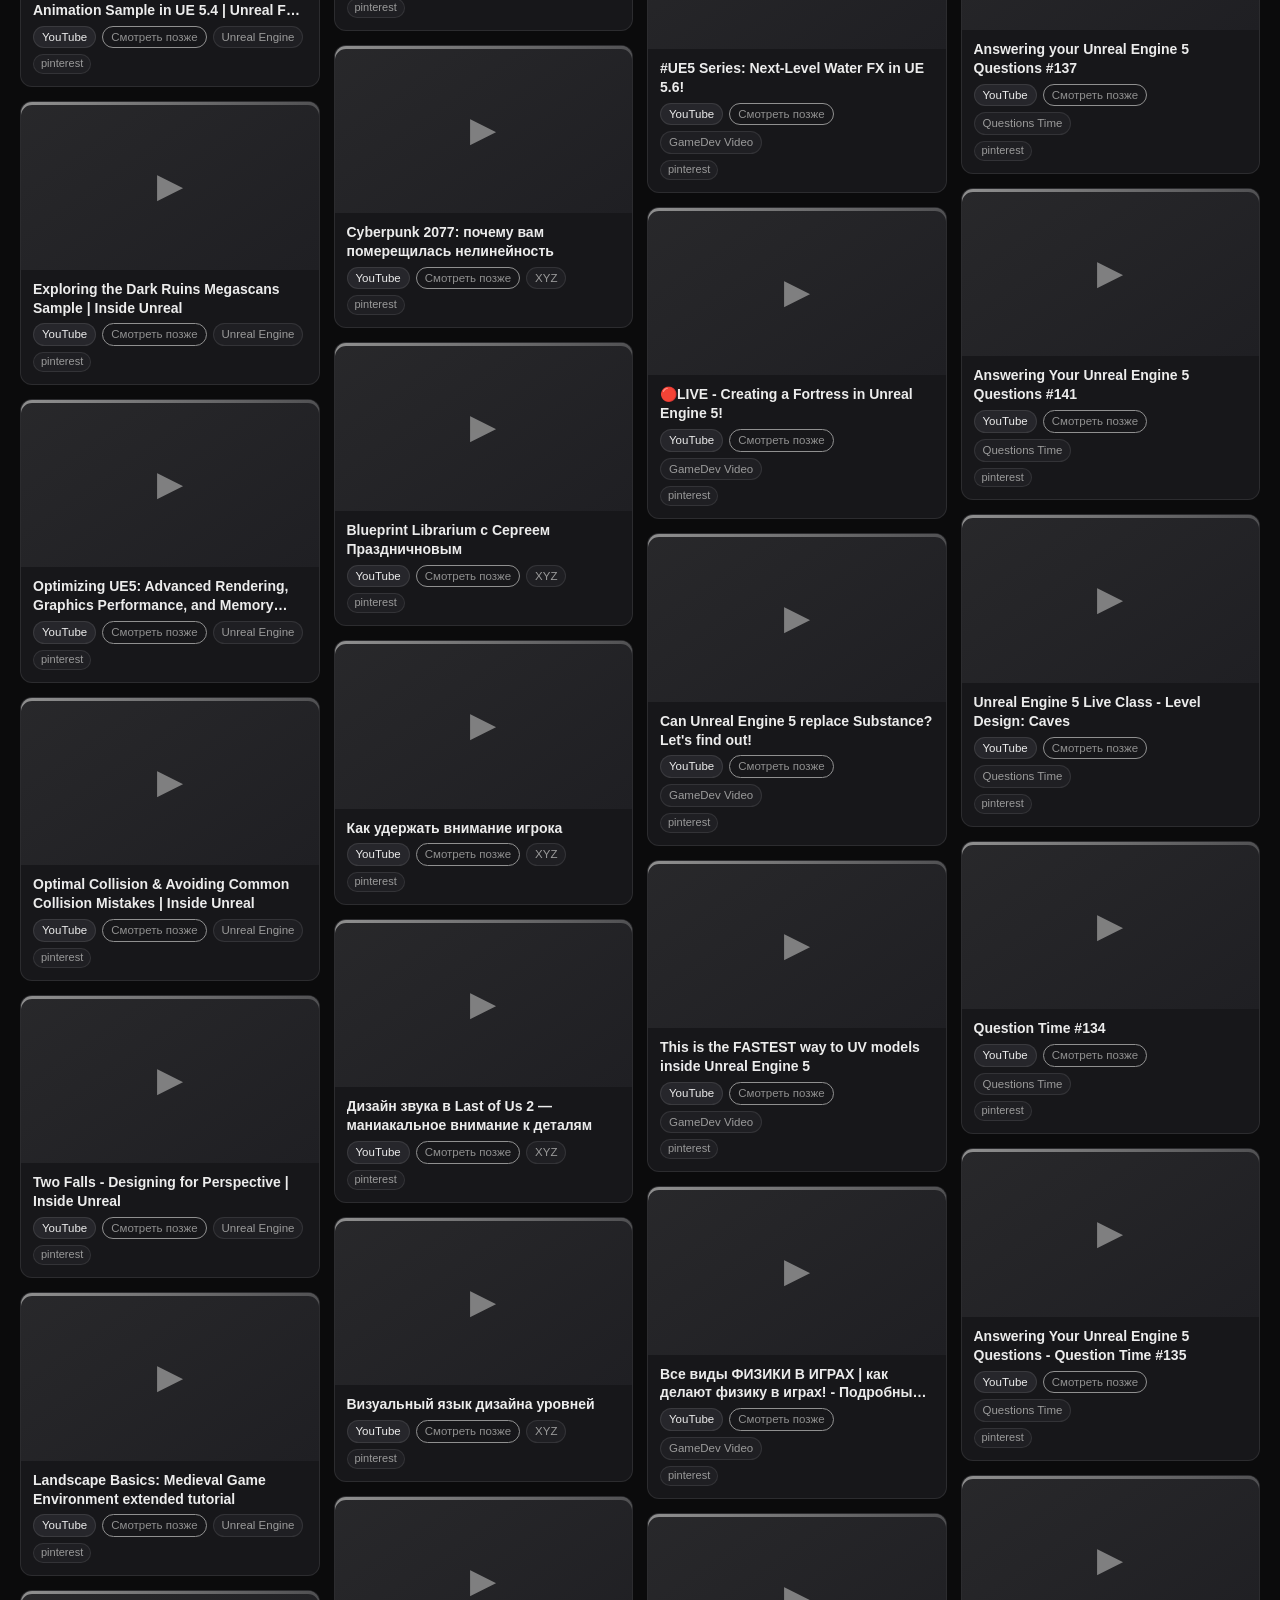
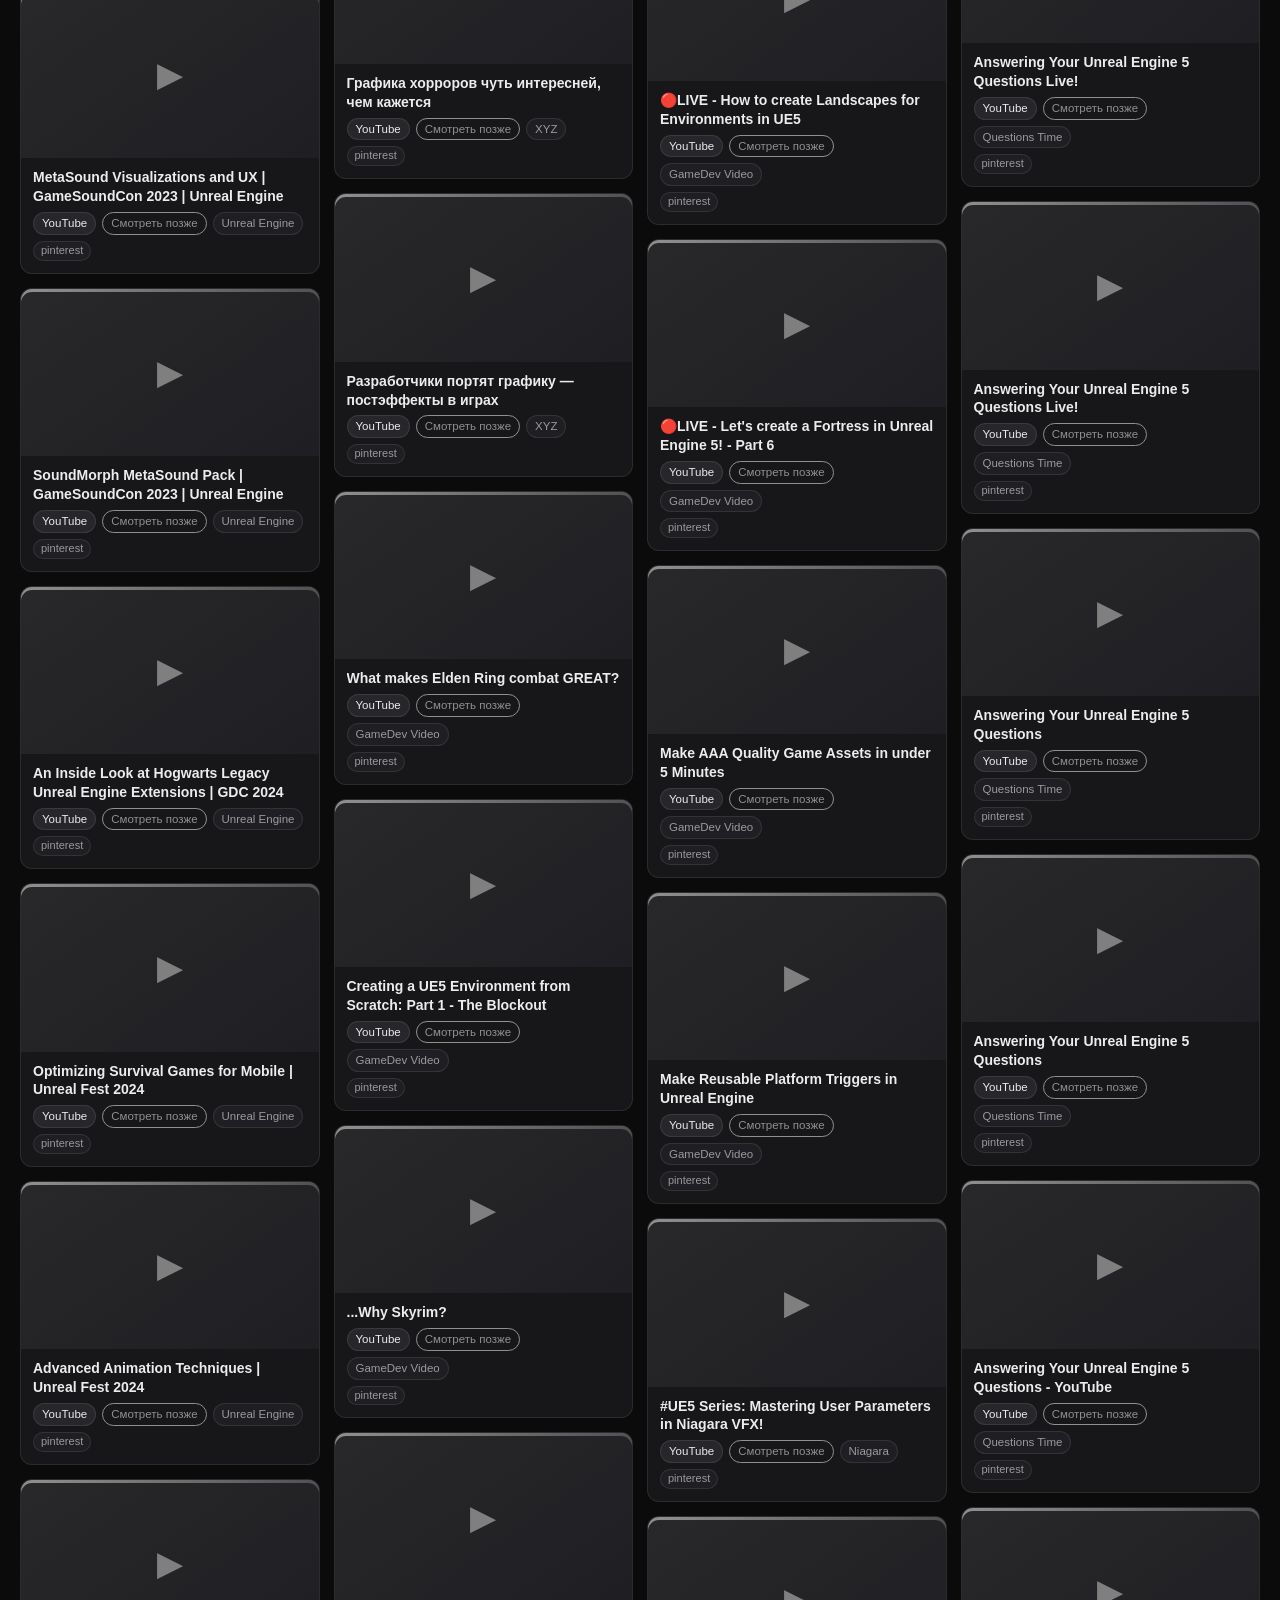
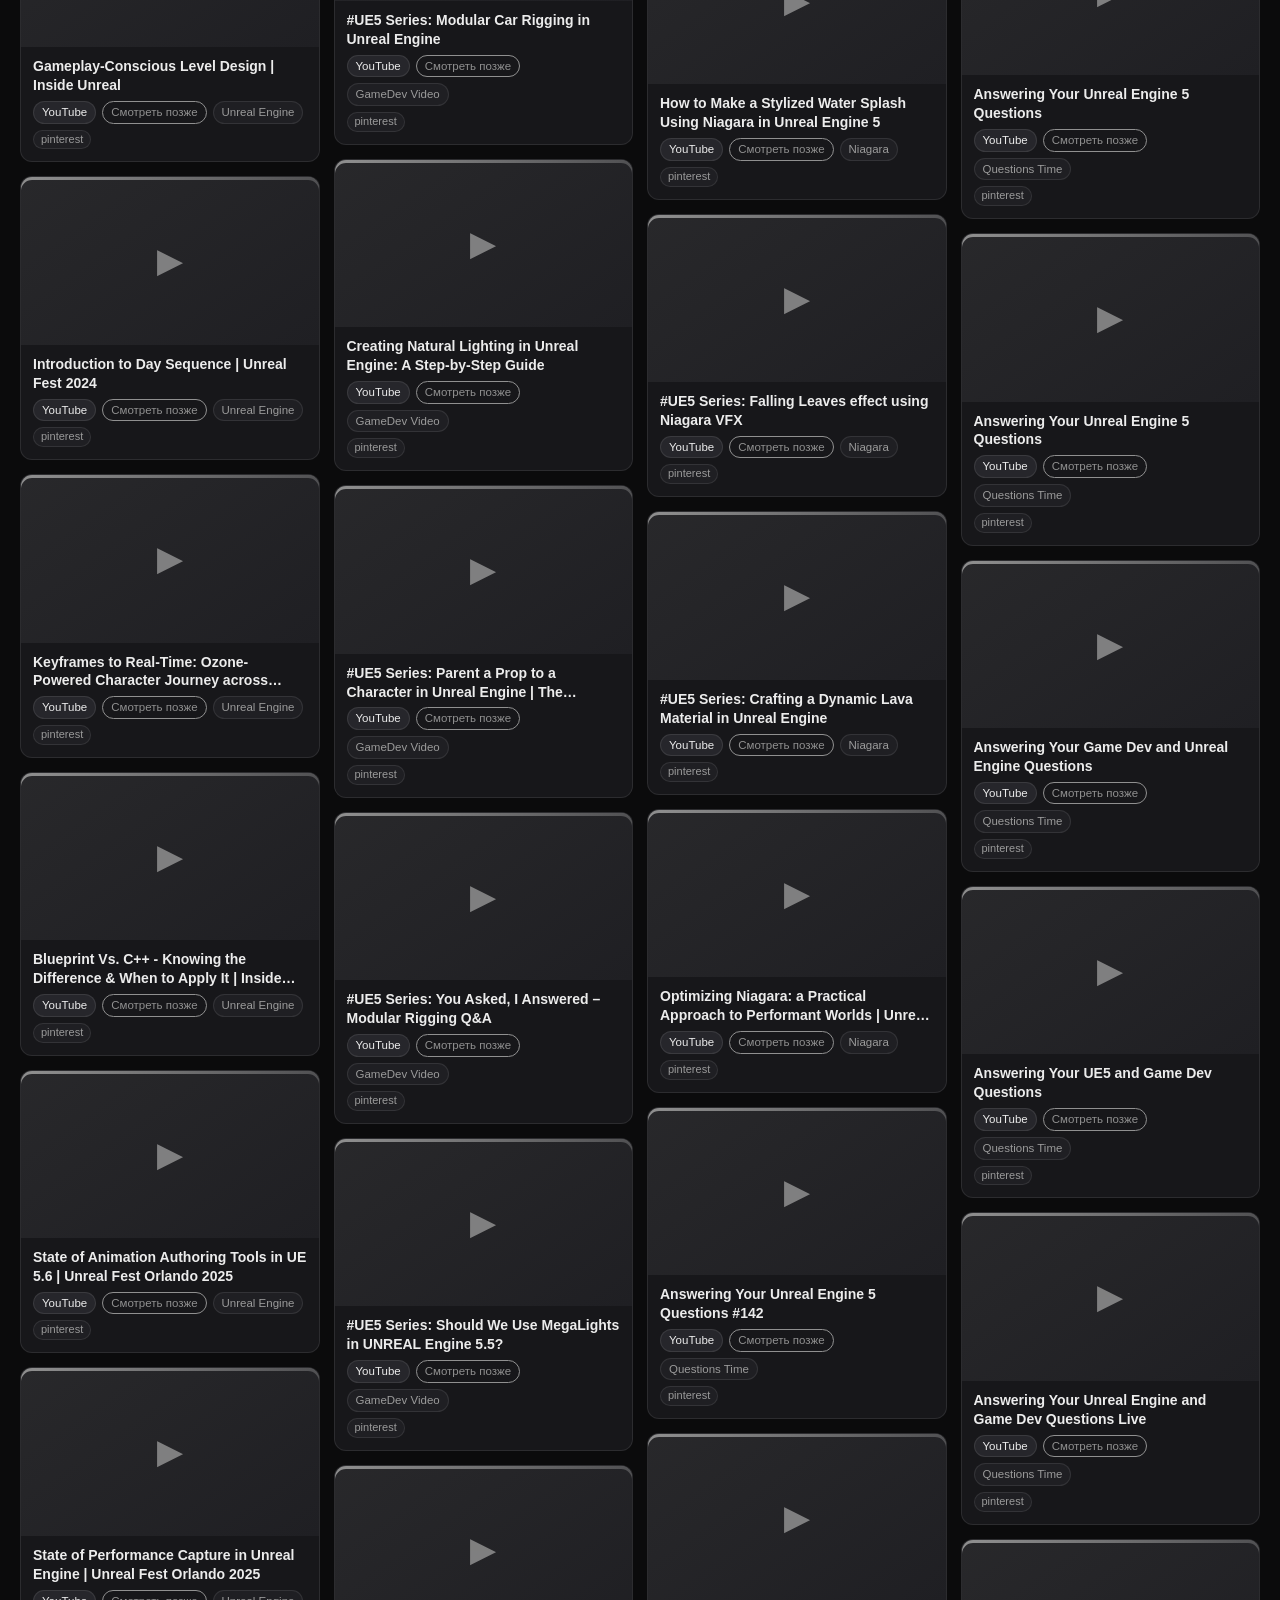
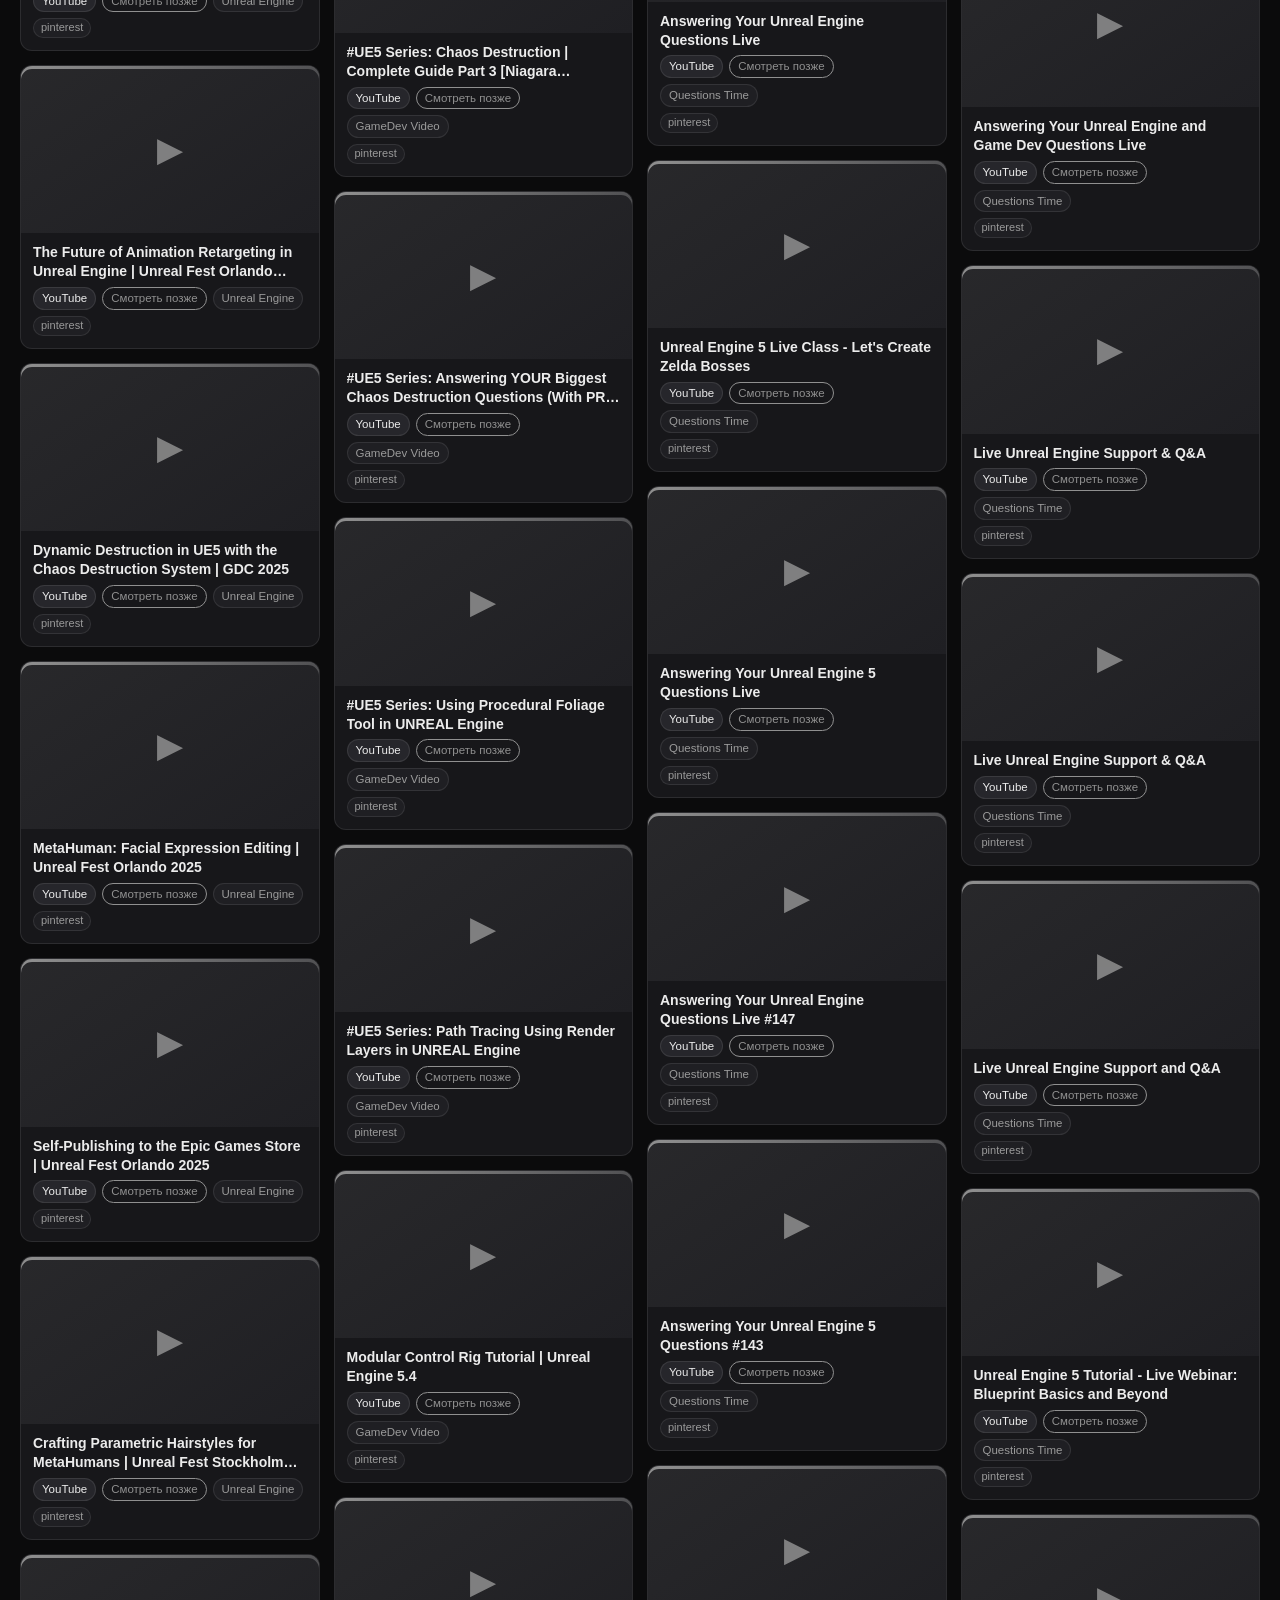
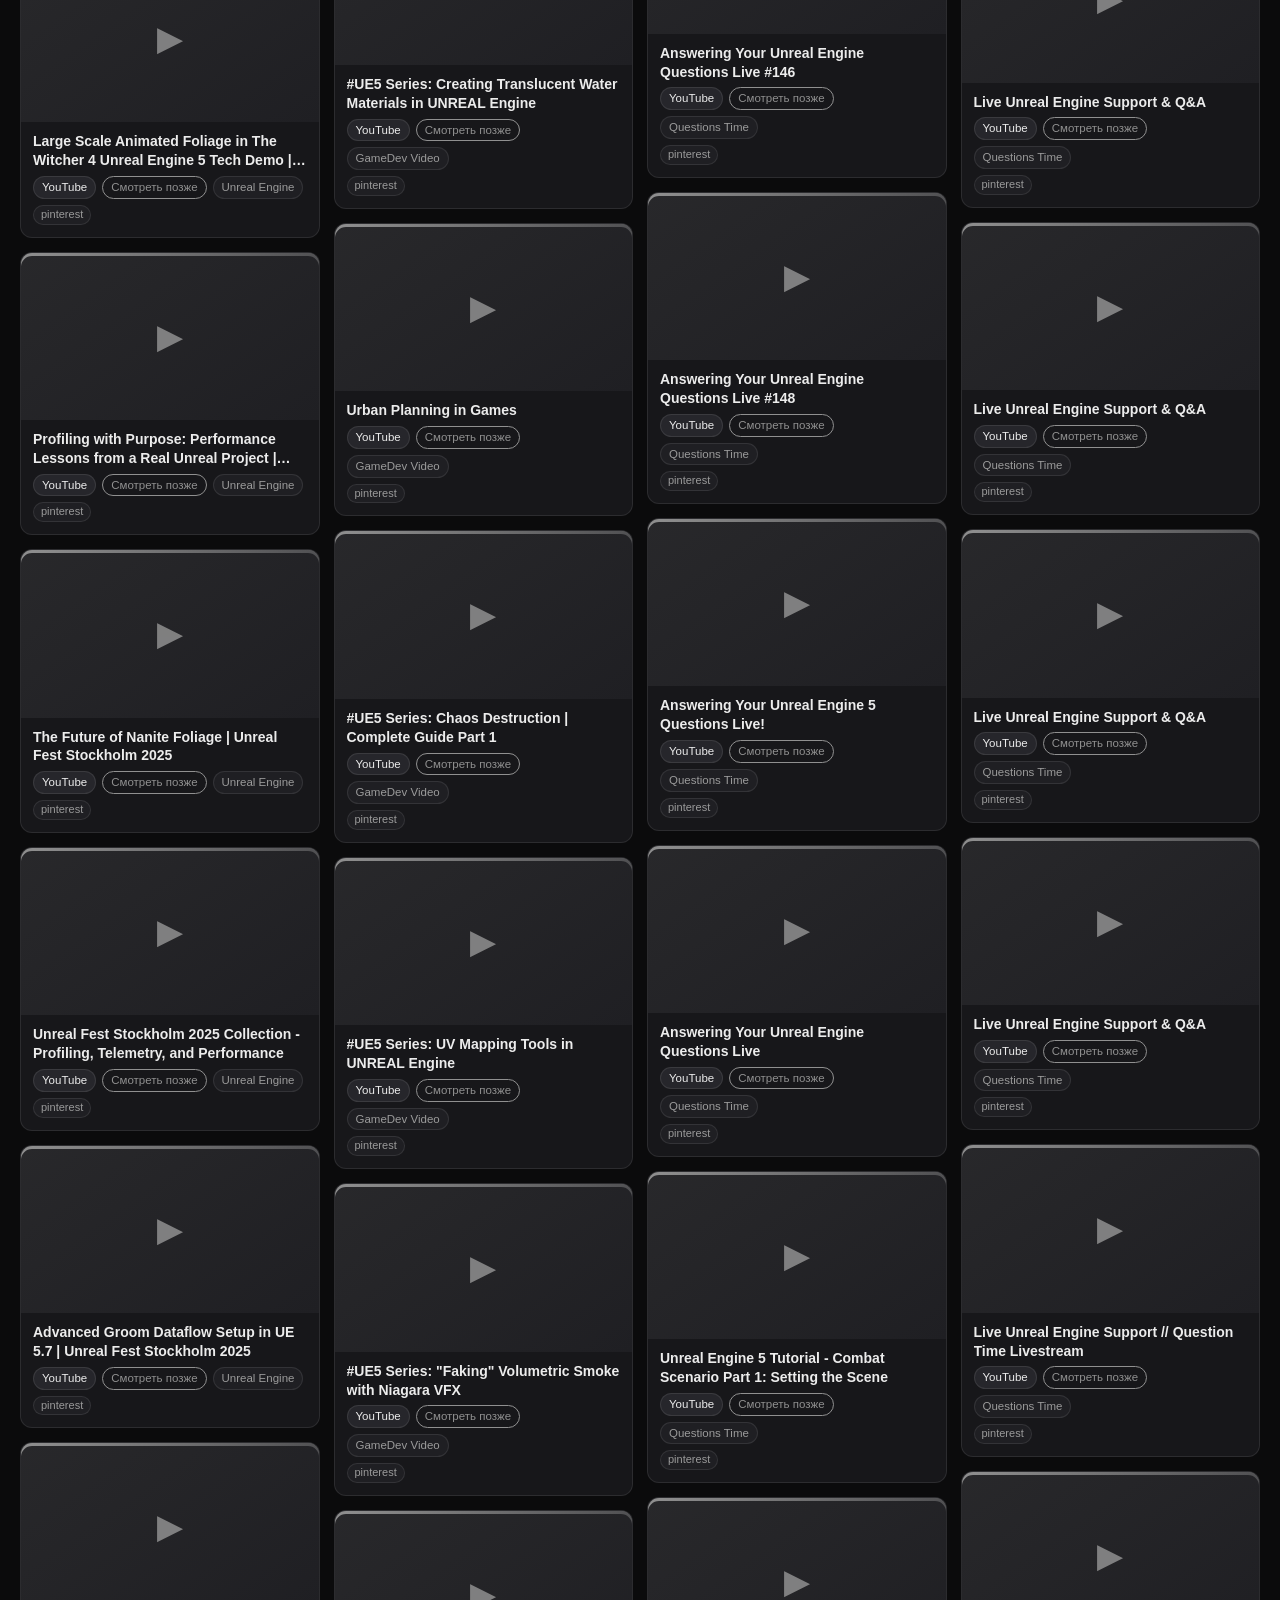
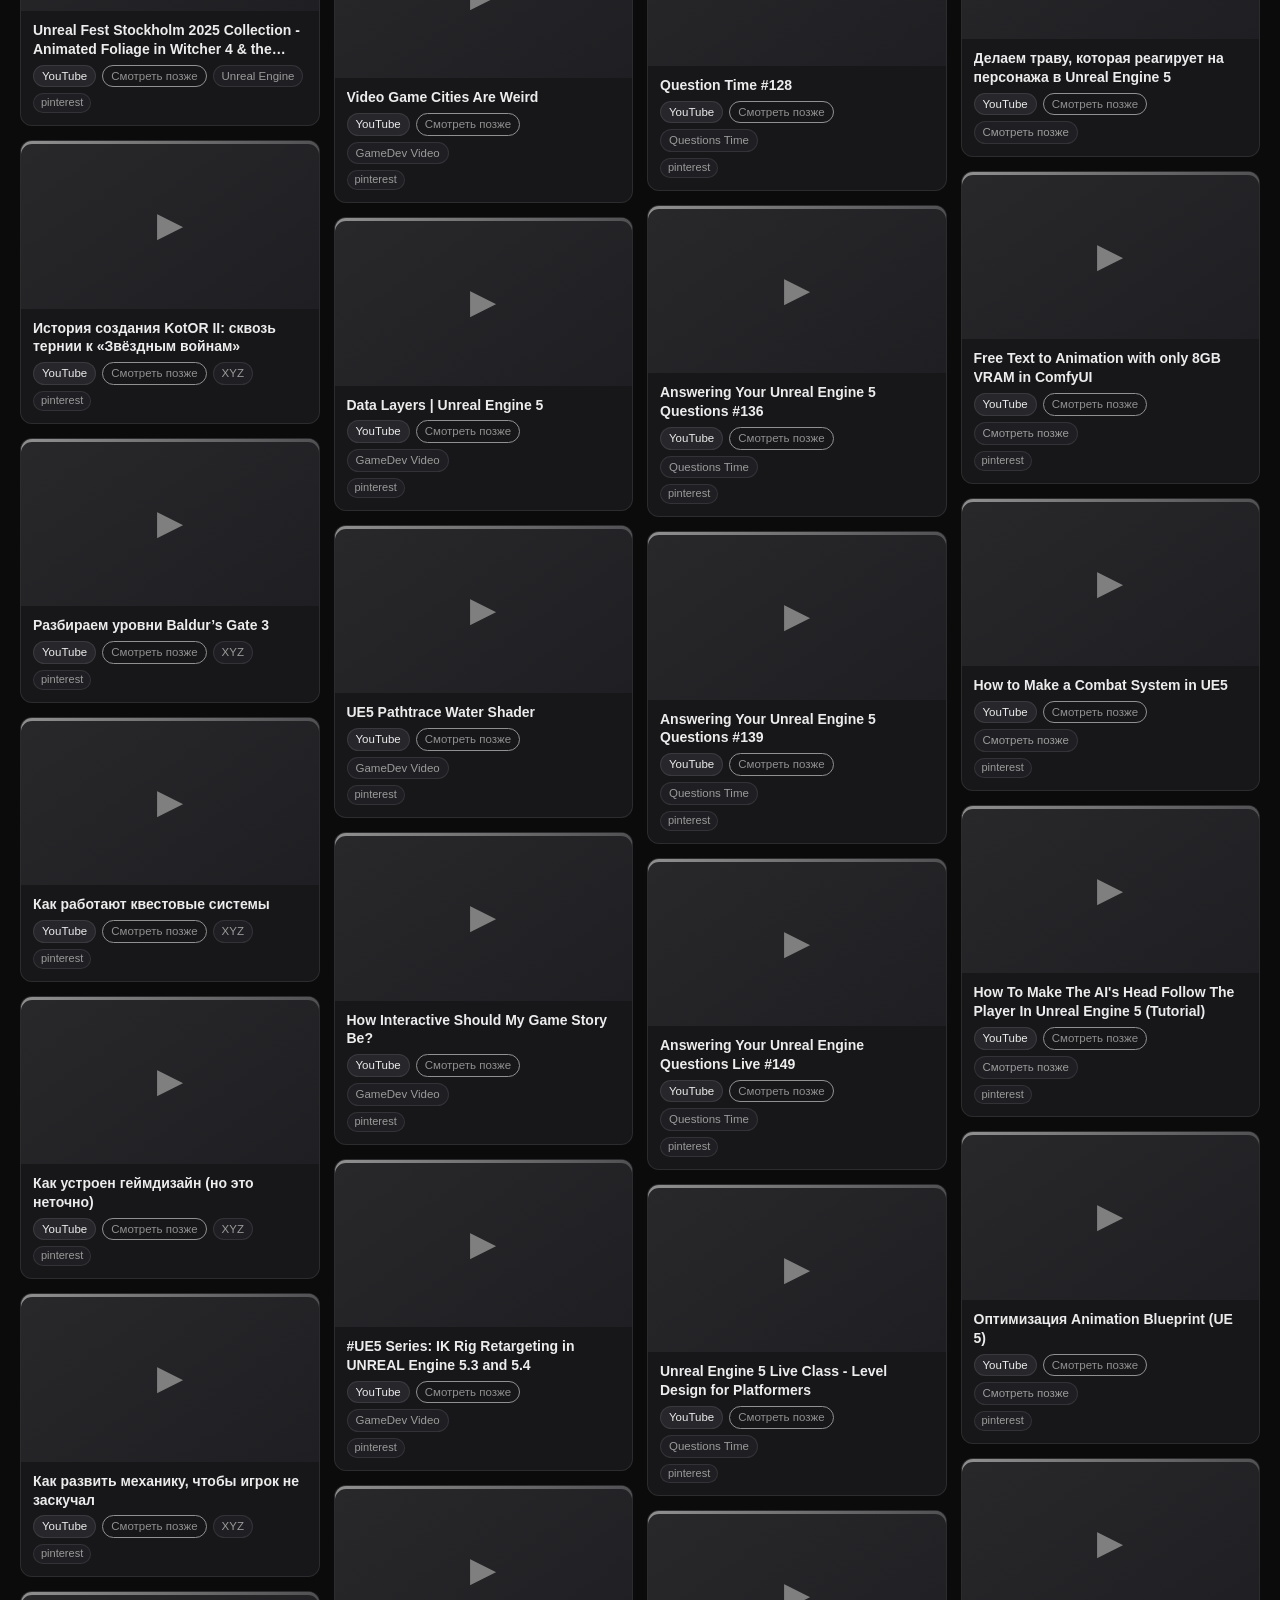
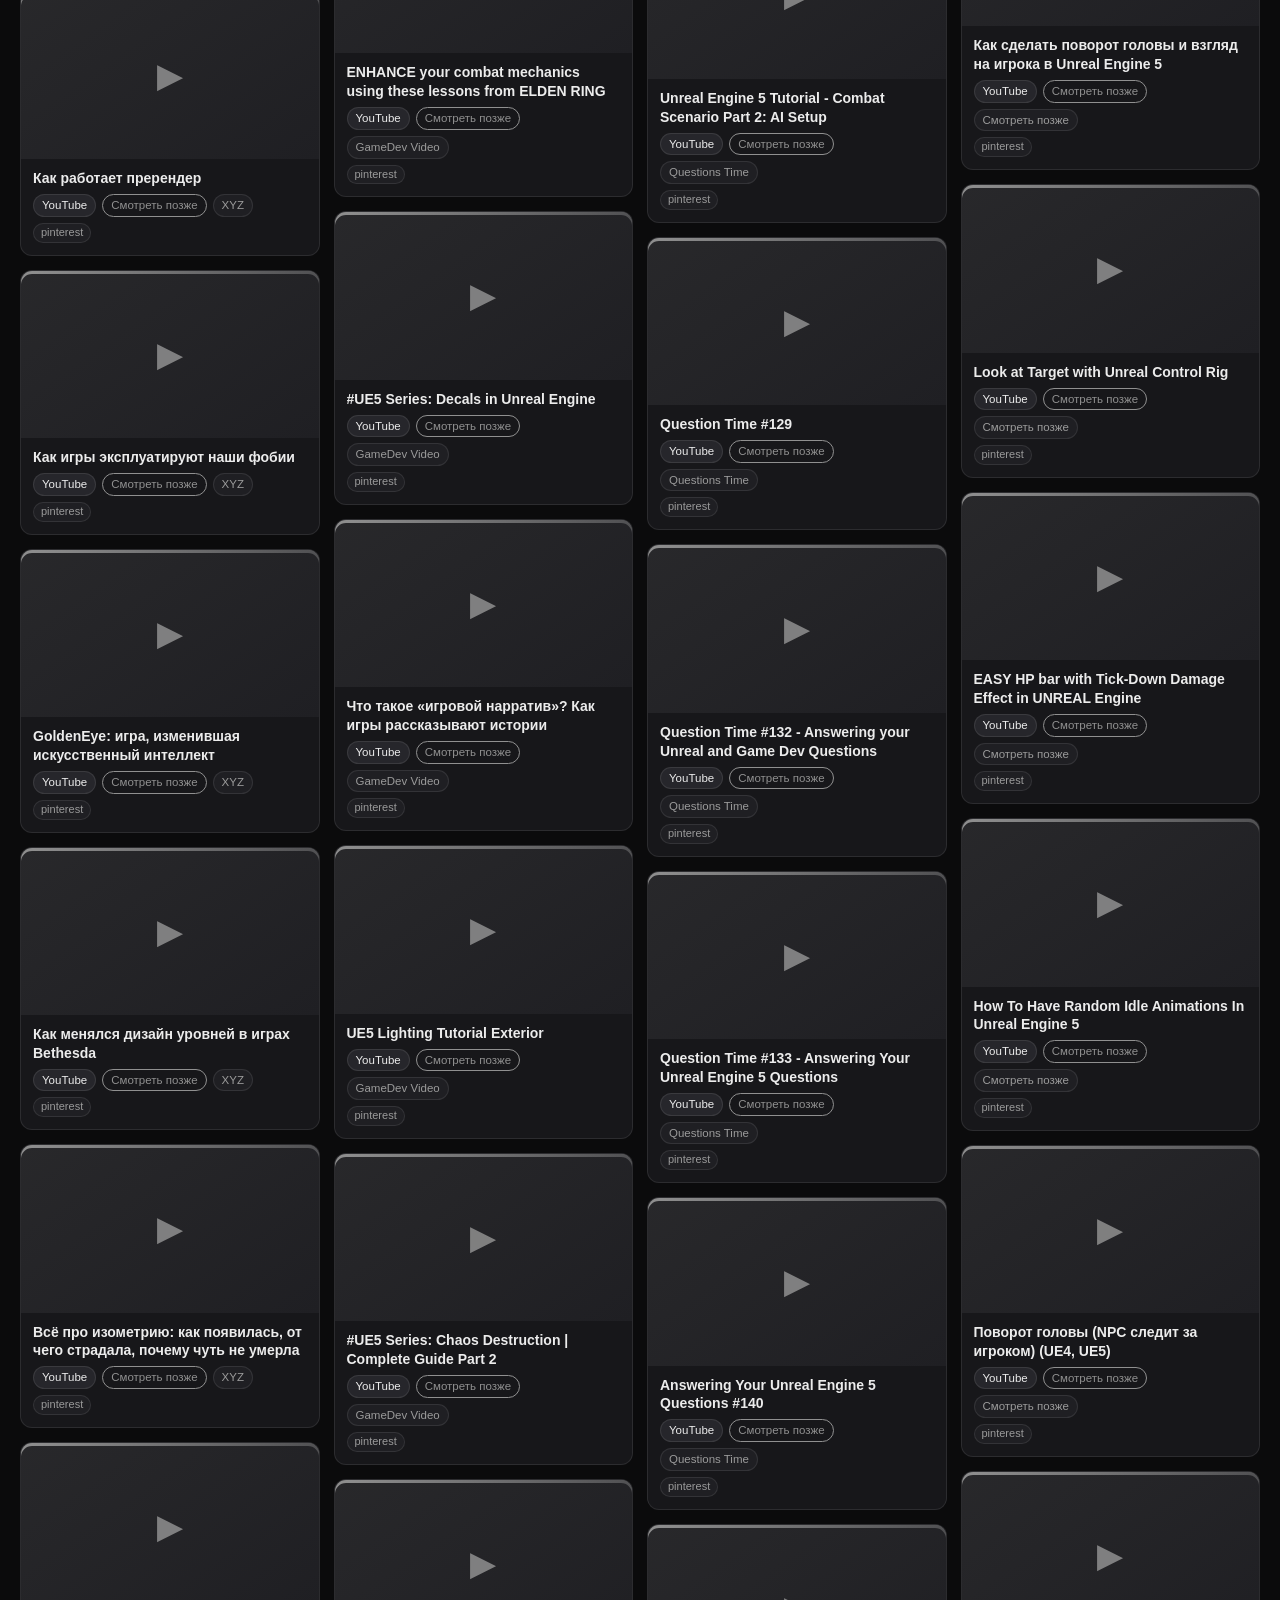
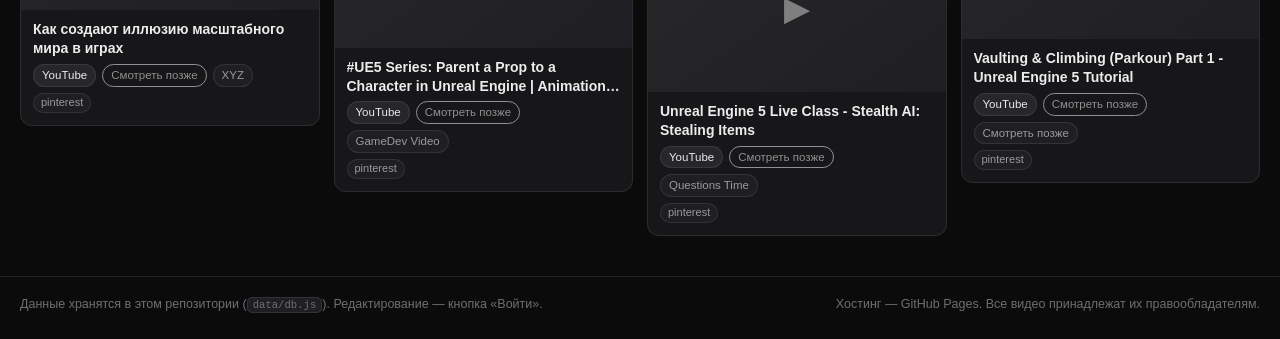
==== commit a10230c9: "PinVideoBoard: сортировка по Date.parse, свежие данные при каждой загрузке, откат удаления при ошибк" ====
--- a/index.html
+++ b/index.html
@@ -284,9 +284,8 @@
 <div class="toasts" id="toasts"></div>
 
 <script src="js/config.js?v=1"></script>
-<script src="data/db.js?v=1"></script>
 <script src="js/videos.js?v=1"></script>
 <script src="js/api.js?v=1"></script>
-<script src="js/app.js?v=2"></script>
+<script src="js/app.js?v=3"></script>
 </body>
 </html>
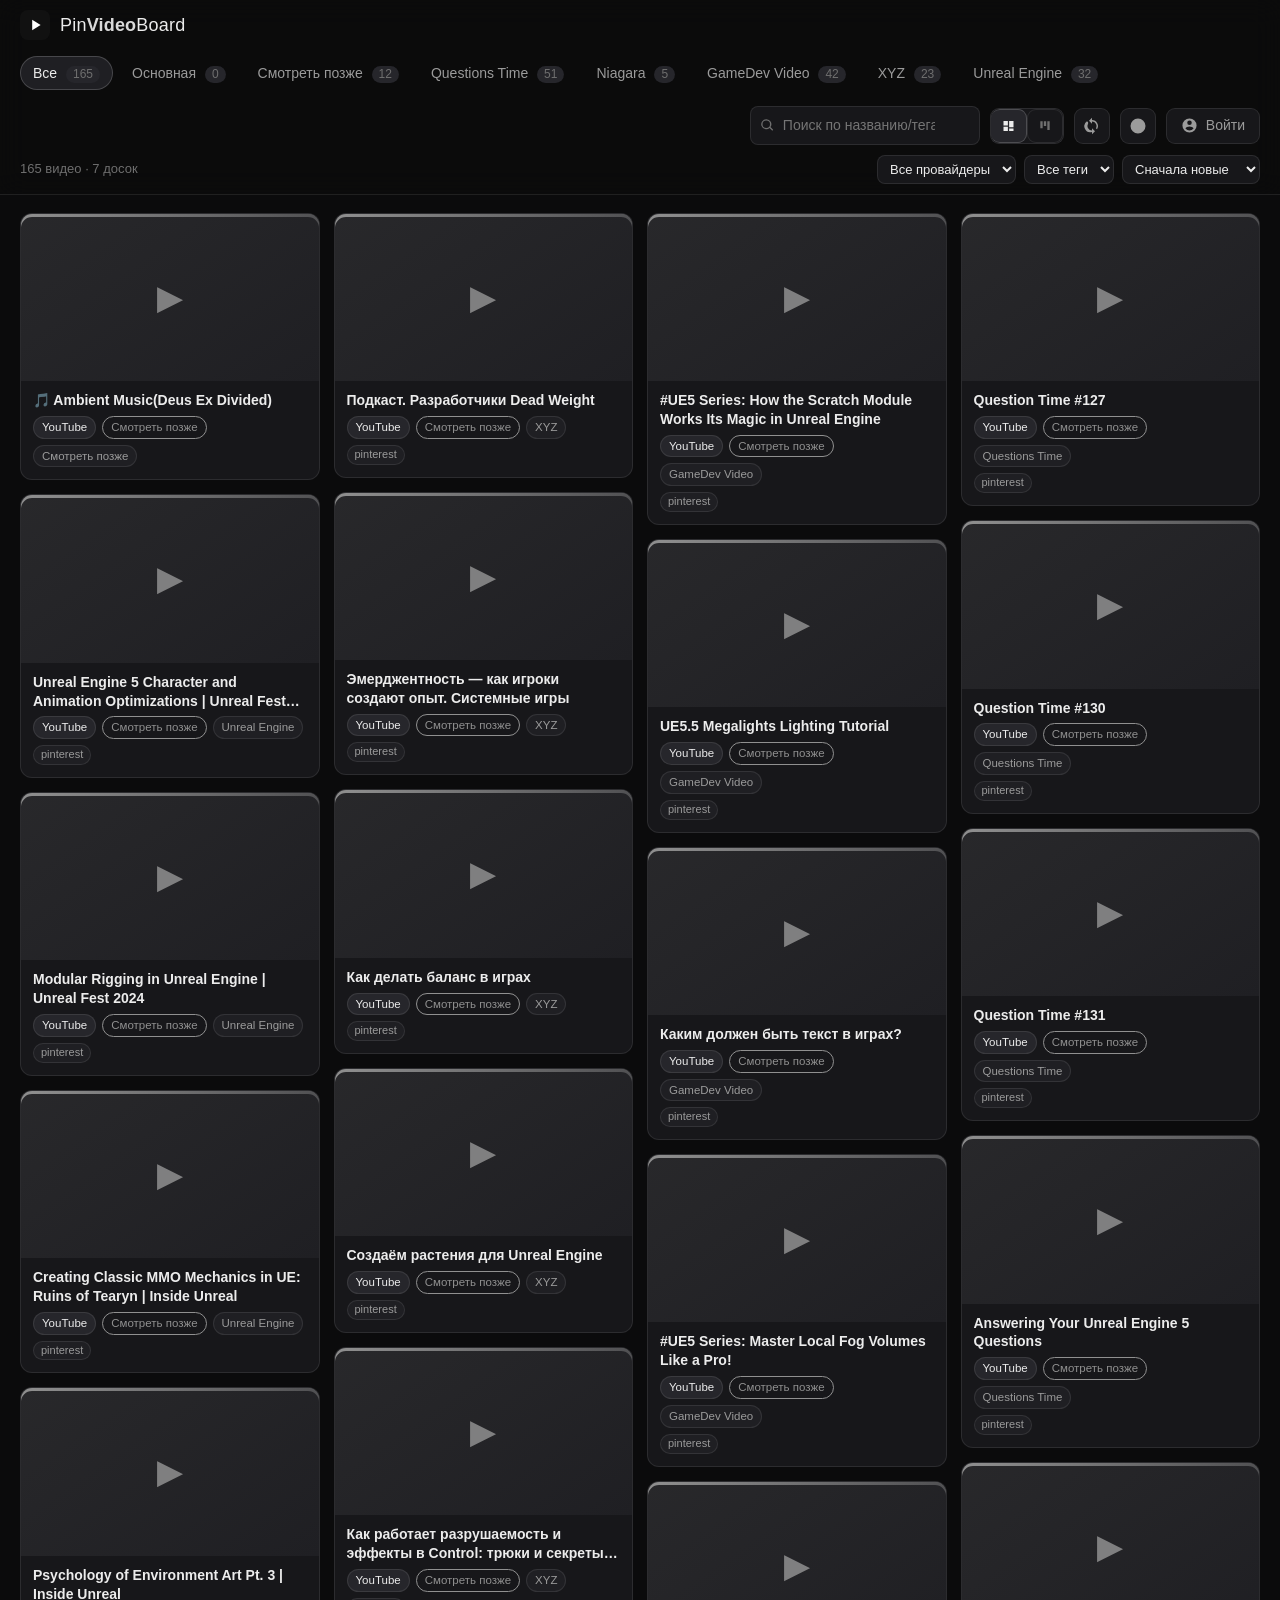
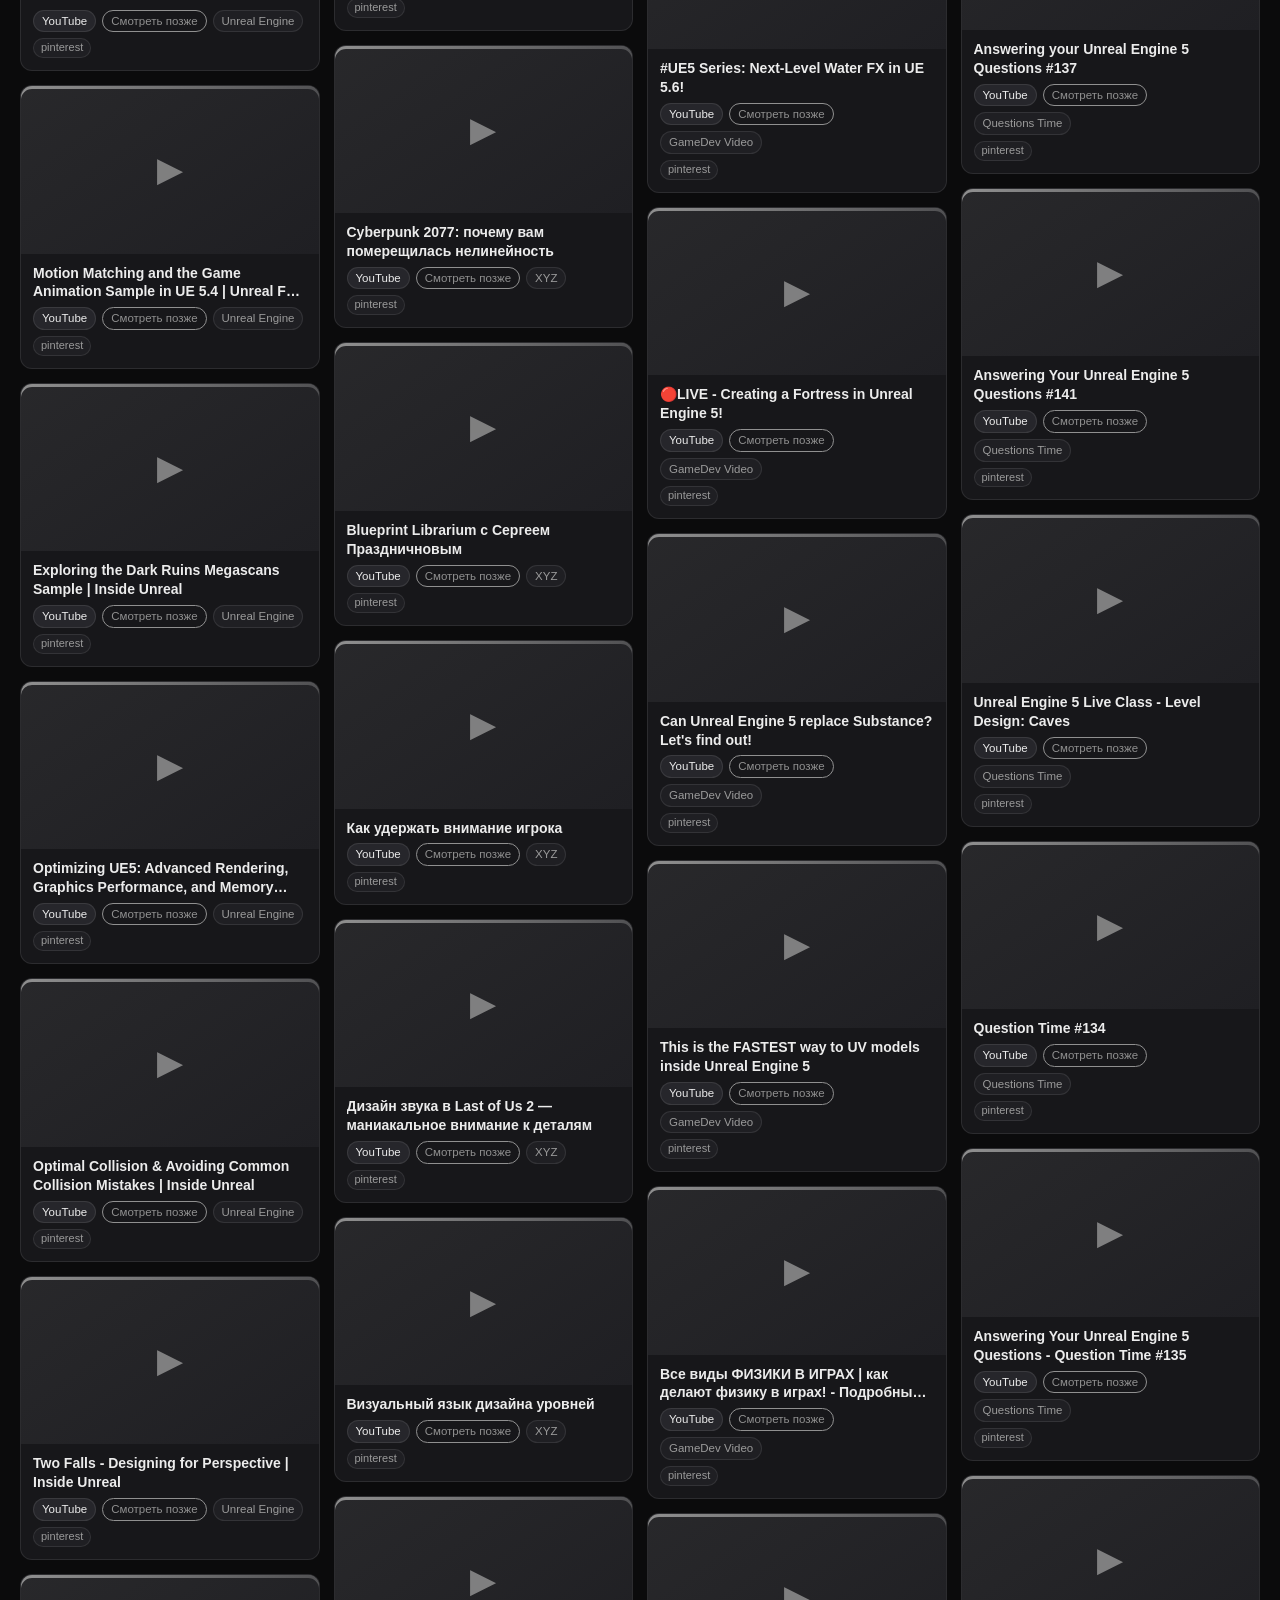
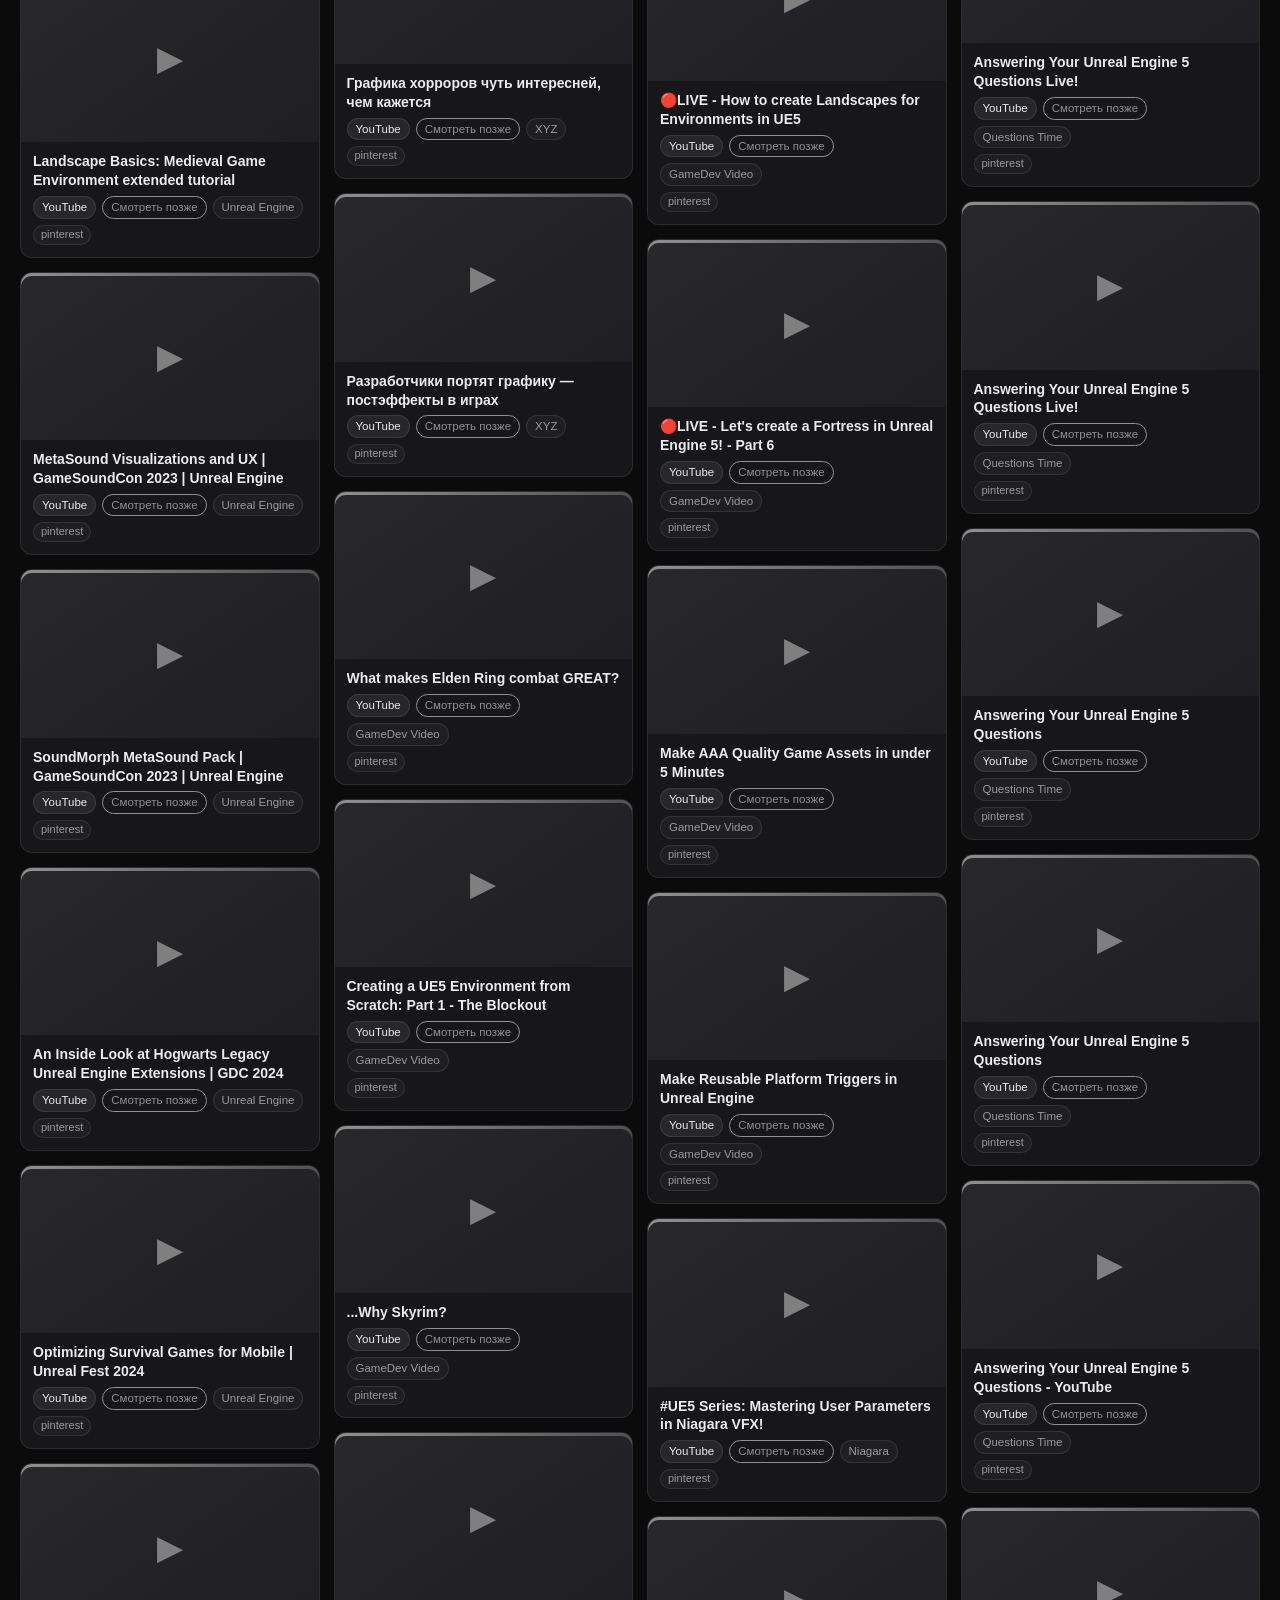
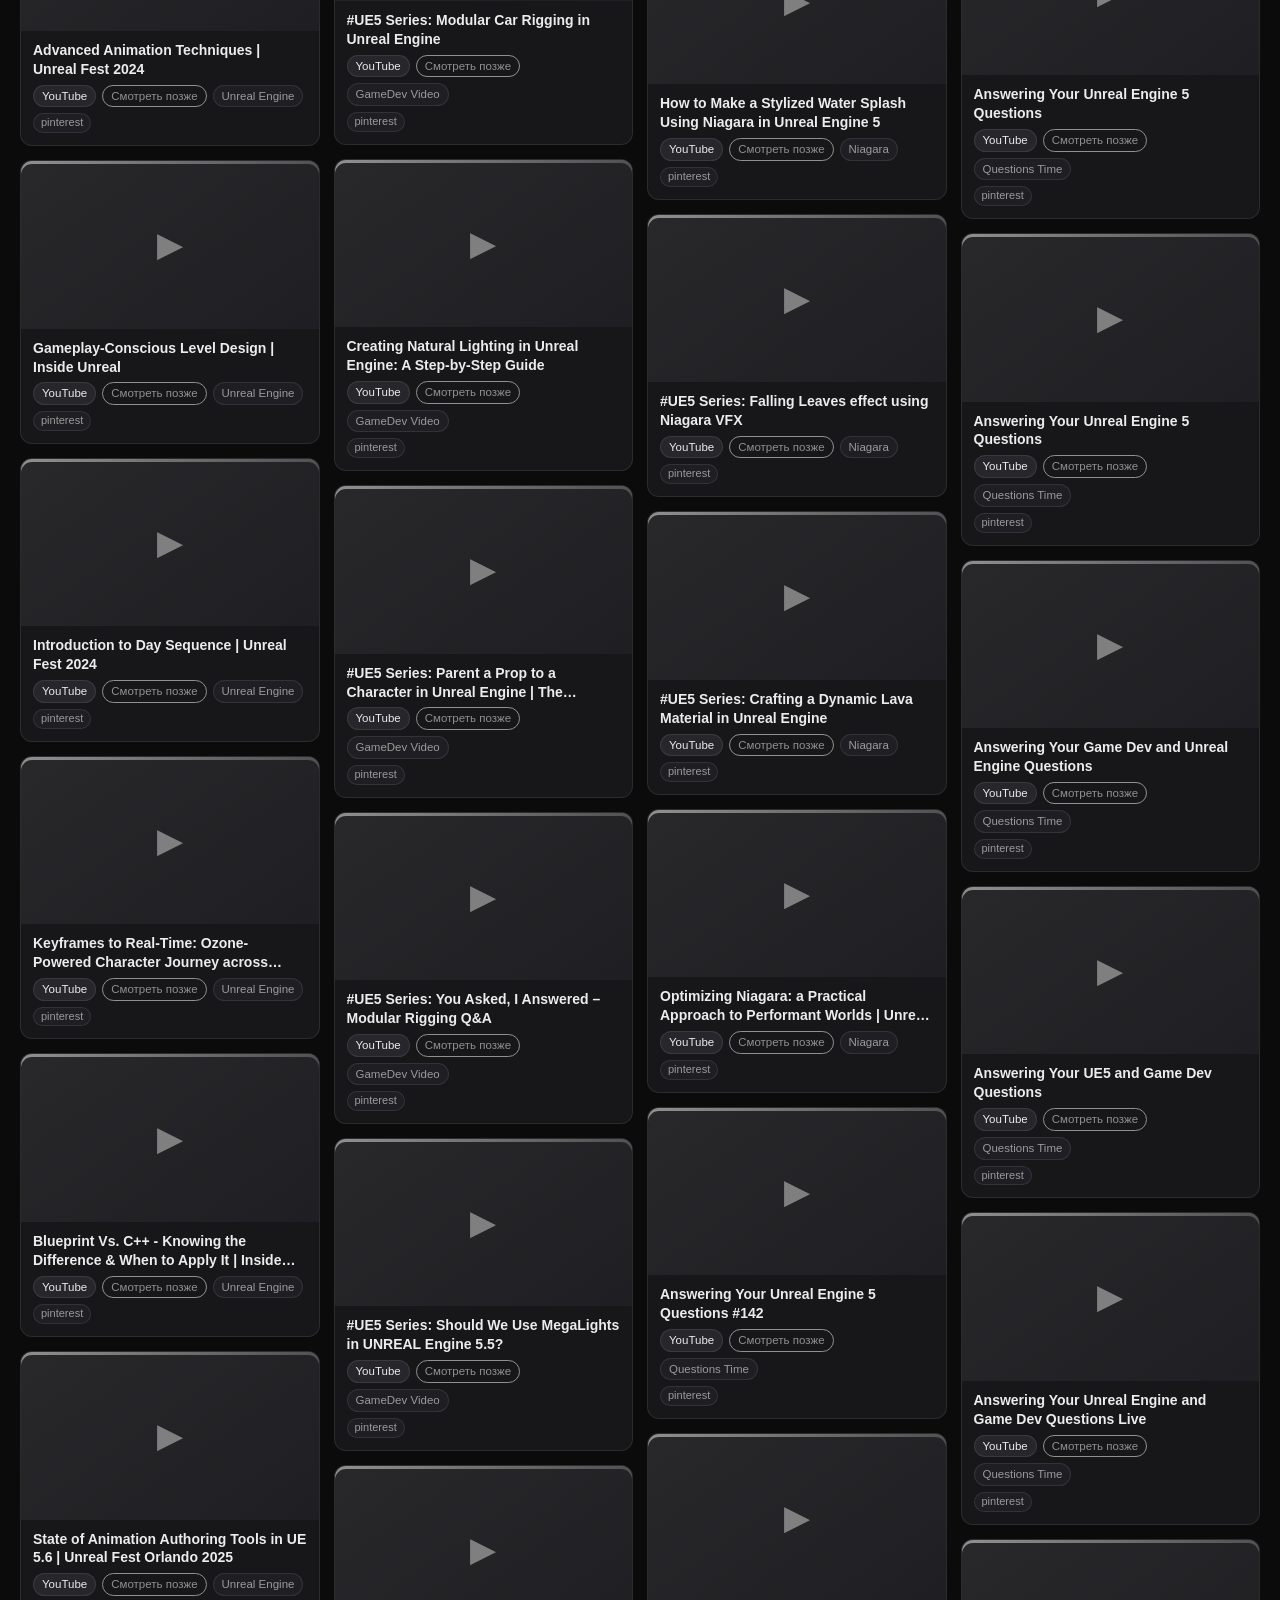
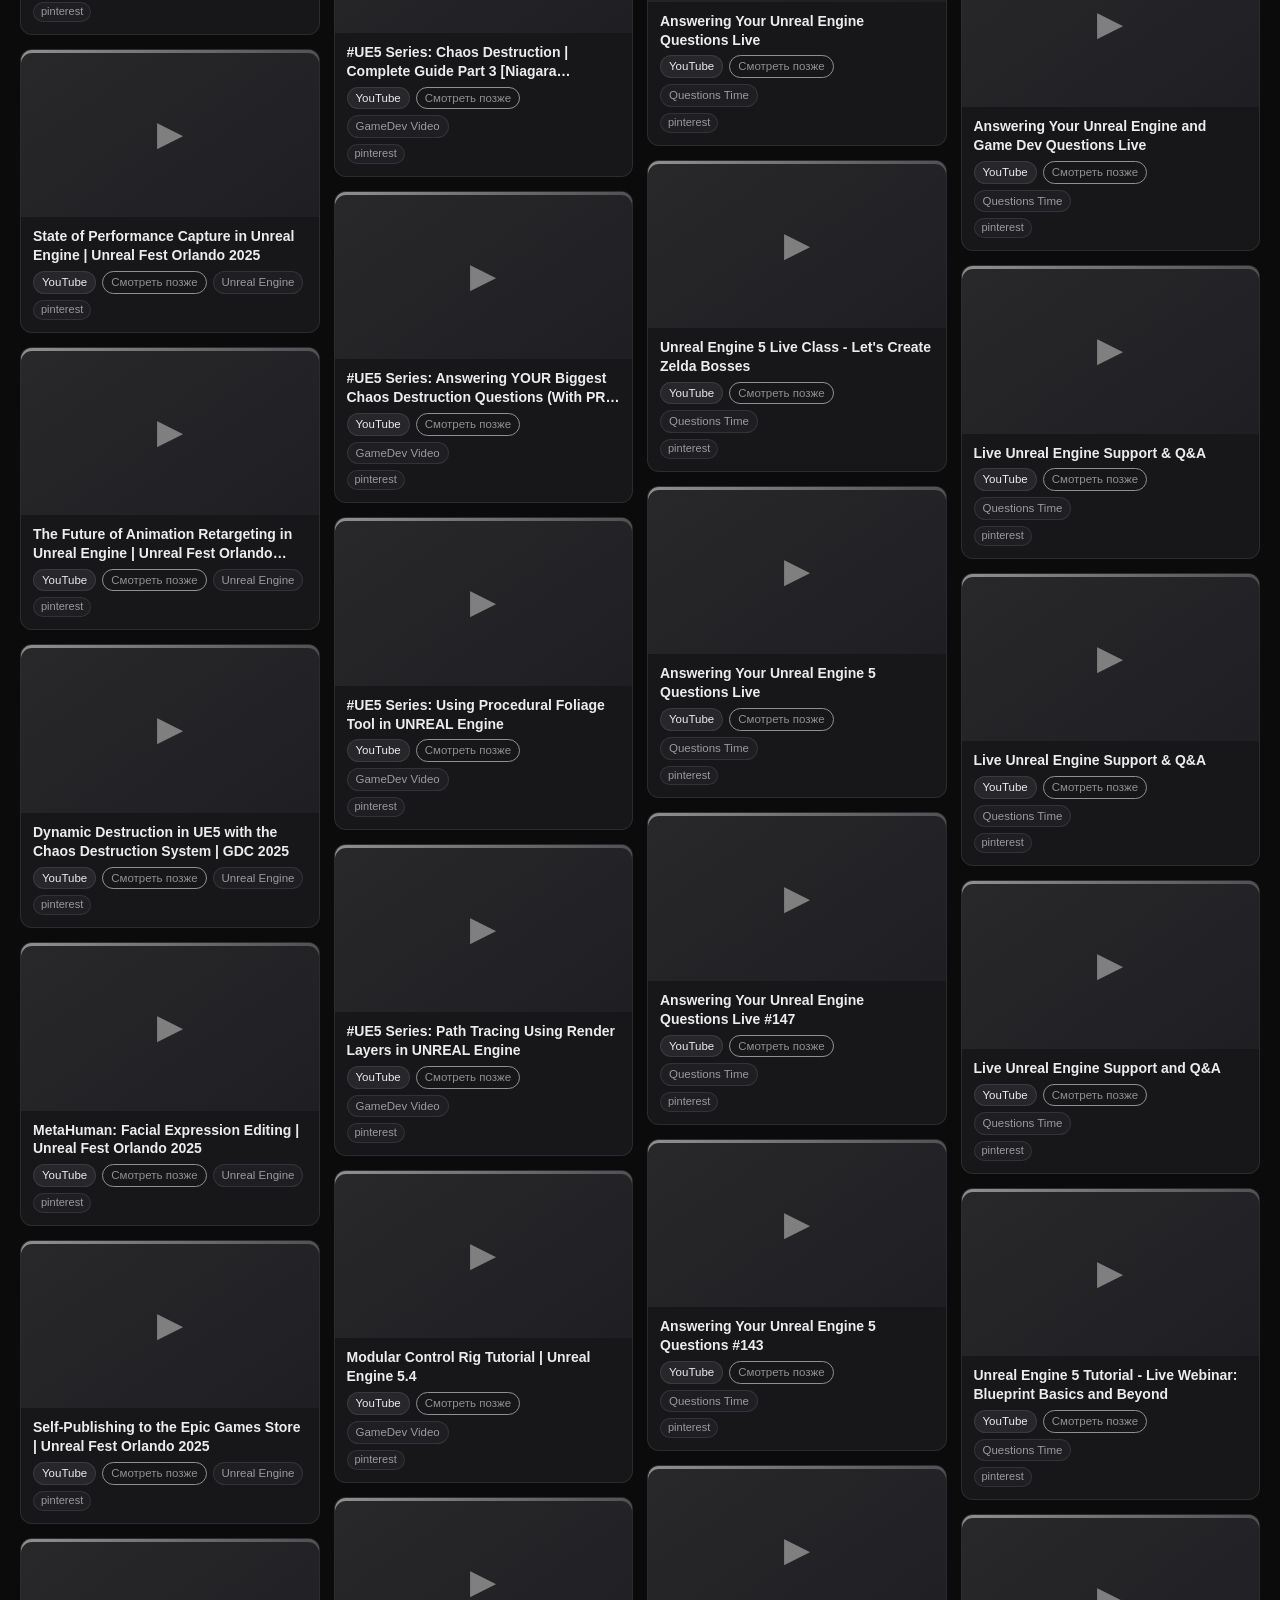
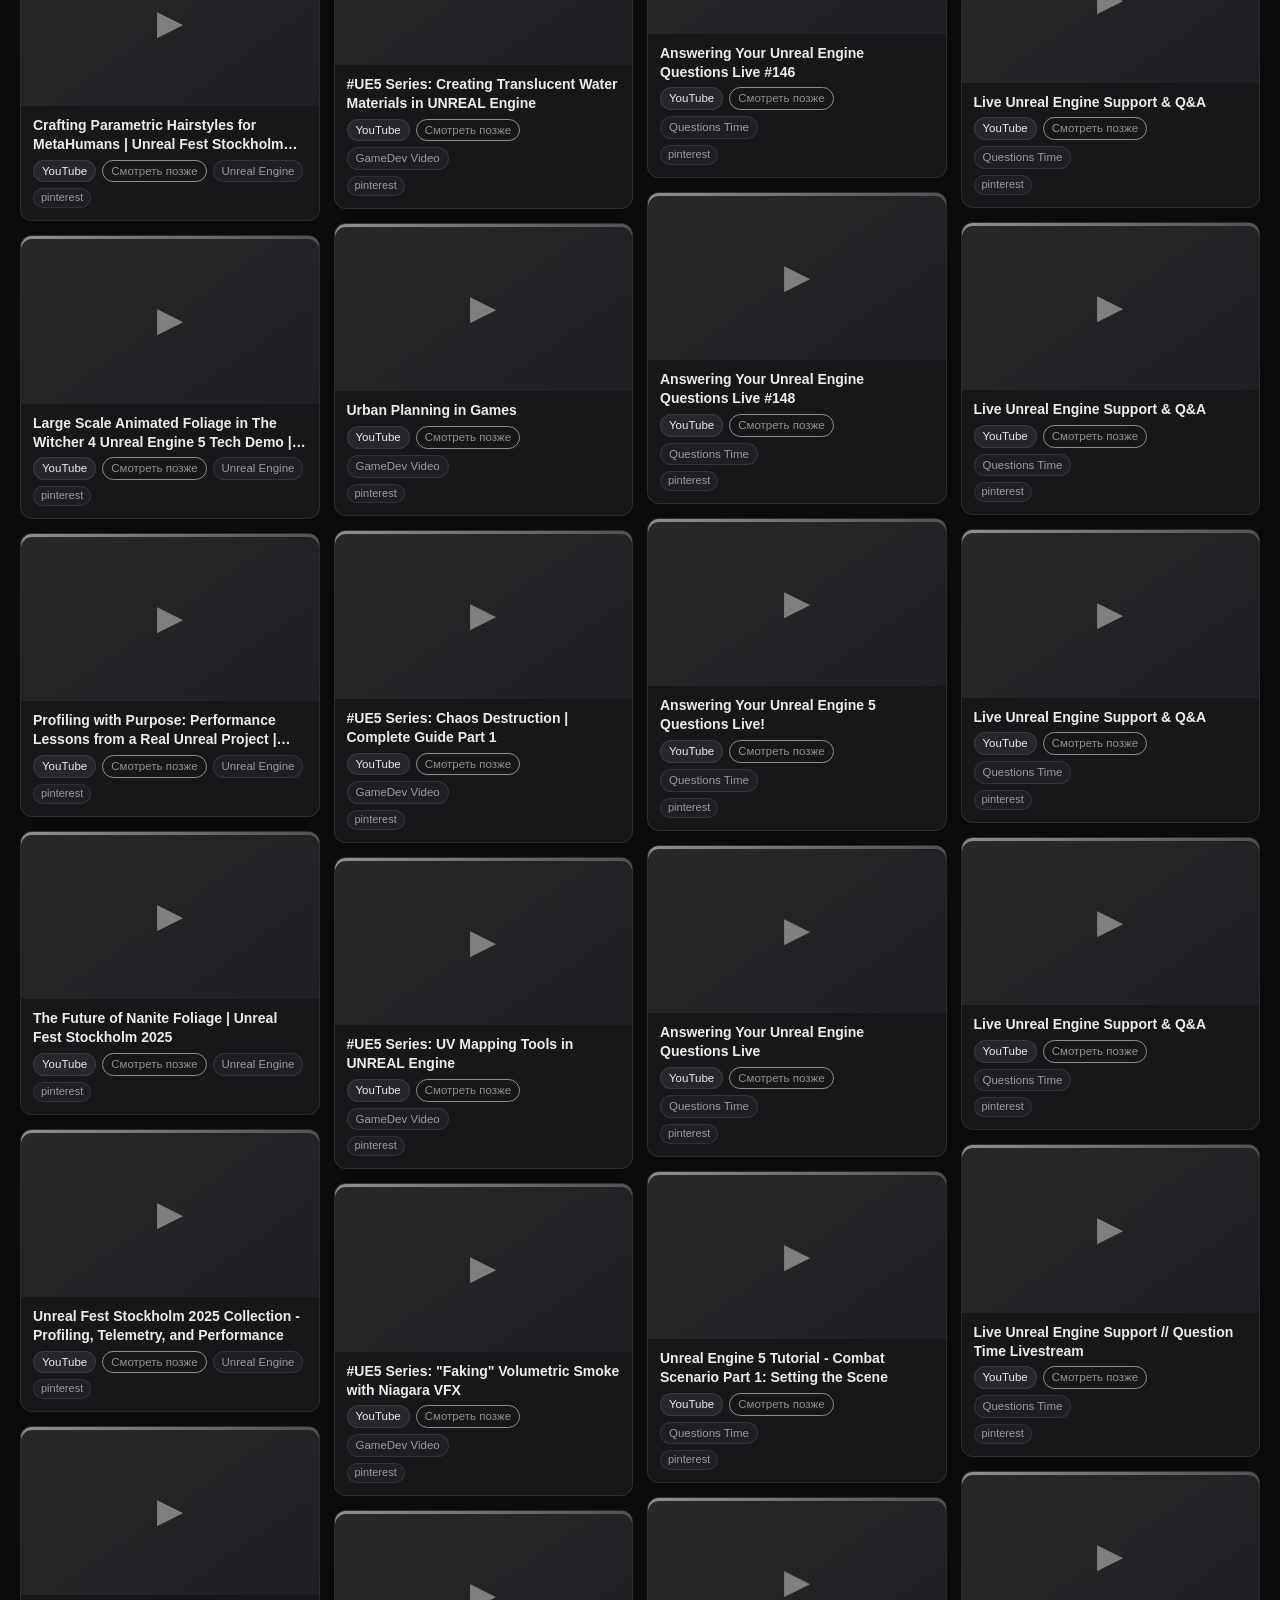
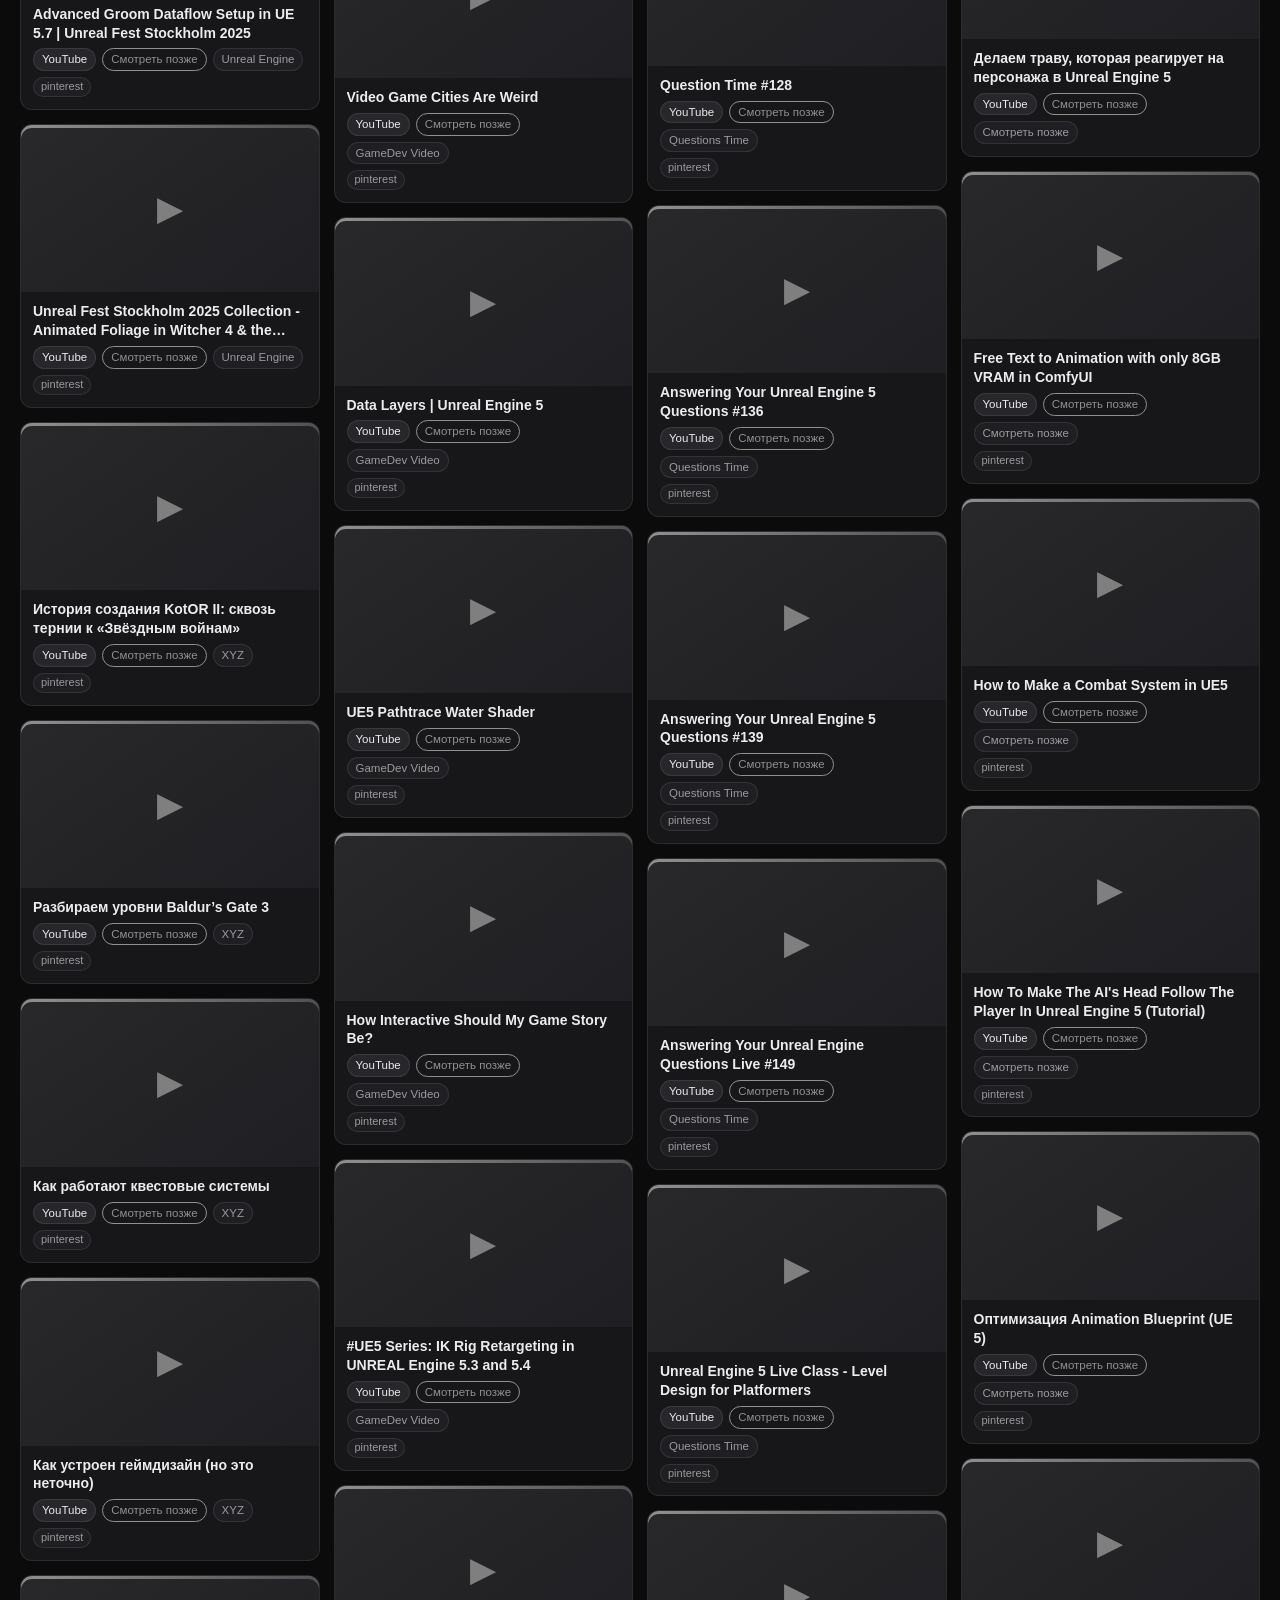
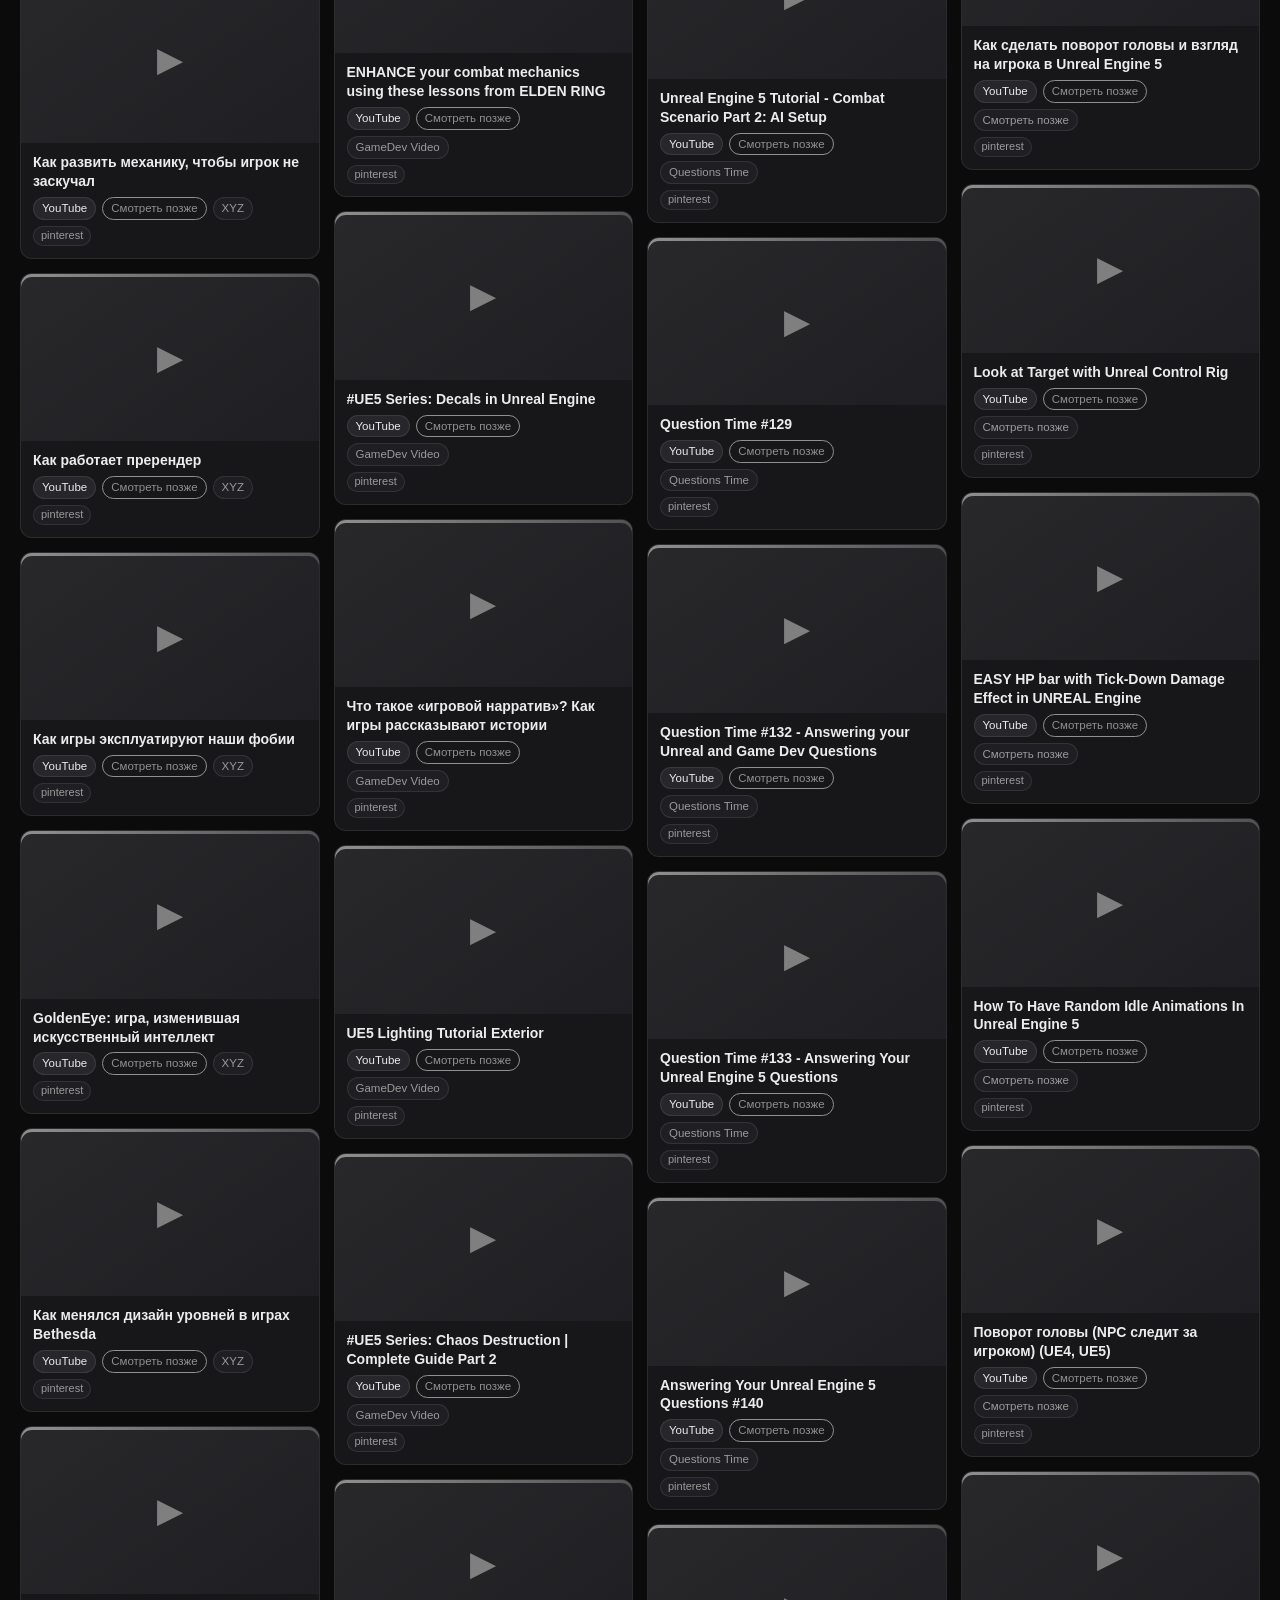
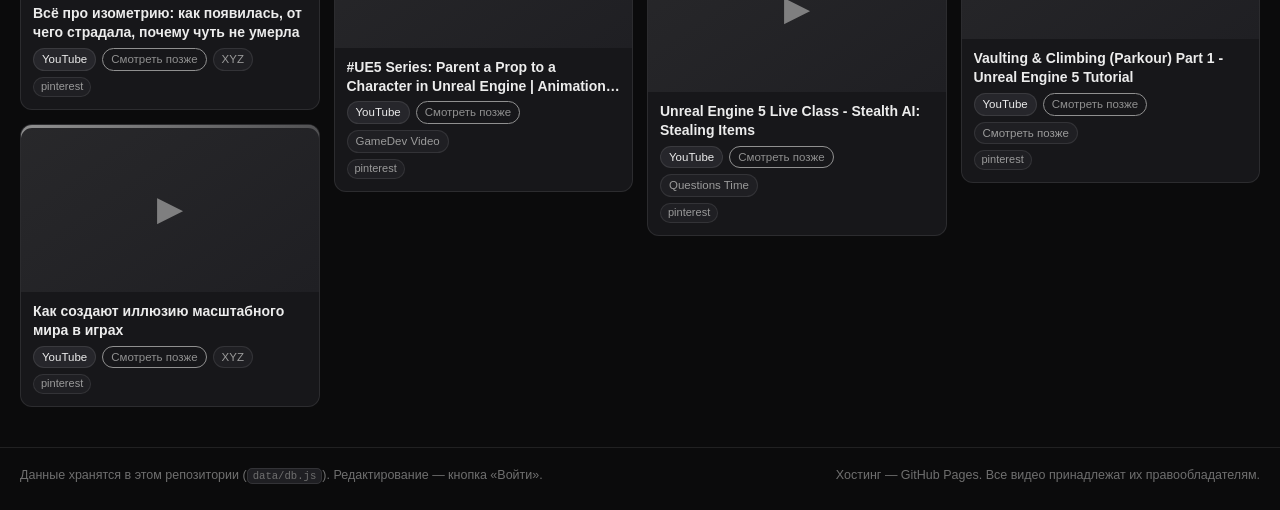
==== commit cfe48613: "PinVideoBoard: массовое удаление — чекбоксы в режиме выбора, панель, один коммит на партию" ====
--- a/index.html
+++ b/index.html
@@ -8,7 +8,7 @@
 <meta property="og:title" content="PinVideoBoard">
 <meta property="og:description" content="Видео-доски: канбан, Pinterest-сетка, фильтры, модальный плеер.">
 <link rel="icon" href="data:image/svg+xml,%3Csvg xmlns='http://www.w3.org/2000/svg' viewBox='0 0 32 32'%3E%3Crect width='32' height='32' rx='8' fill='%23111'/%3E%3Cpath d='M13 10.5v11l9-5.5z' fill='%23fff'/%3E%3C/svg%3E">
-<link rel="stylesheet" href="css/style.css?v=2">
+<link rel="stylesheet" href="css/style.css?v=3">
 </head>
 <body>
 
@@ -42,6 +42,10 @@
 
       <button class="icon-btn" id="refresh-btn" title="Обновить данные с сервера" aria-label="Обновить данные">
         <svg viewBox="0 0 24 24" aria-hidden="true"><path fill="currentColor" d="M12 4V1L8 5l4 4V6a6 6 0 015.2 9l1.5 1.3A8 8 0 0012 4zm-5.2 3L5.3 5.7A8 8 0 0012 20v3l4-4-4-4v3a6 6 0 01-5.2-9z"/></svg>
+      </button>
+
+      <button class="icon-btn" id="select-btn" title="Массовый выбор для удаления" aria-label="Массовый выбор для удаления" hidden>
+        <svg viewBox="0 0 24 24" aria-hidden="true"><path fill="currentColor" fill-rule="evenodd" d="M4 4h16v16H4V4zm2 2v12h12V6H6zm3.5 7.6-1.8-1.8-1.4 1.4 3.2 3.2 6.8-6.8-1.4-1.4-5.4 5.4z"/></svg>
       </button>
 
       <button class="icon-btn" id="color-toggle" title="Показать цвет" aria-label="Показать цвет">
@@ -280,12 +284,20 @@
 <!-- контекстное меню -->
 <div class="menu" id="menu" hidden></div>
 
+<!-- панель массового удаления -->
+<div class="select-bar" id="select-bar" hidden>
+  <span class="sel-count" id="sel-count">Выбрано: 0</span>
+  <button class="ghost-btn" id="sel-all" type="button">Выбрать видимые</button>
+  <button class="danger-btn" id="sel-delete" type="button">Удалить</button>
+  <button class="ghost-btn" id="sel-cancel" type="button">Отмена</button>
+</div>
+
 <!-- тосты -->
 <div class="toasts" id="toasts"></div>
 
 <script src="js/config.js?v=1"></script>
 <script src="js/videos.js?v=1"></script>
 <script src="js/api.js?v=1"></script>
-<script src="js/app.js?v=3"></script>
+<script src="js/app.js?v=4"></script>
 </body>
 </html>
--- a/css/style.css
+++ b/css/style.css
@@ -1095,6 +1095,70 @@
   flex: none;
 }
 
+/* ---------- массовый выбор ---------- */
+
+.card-check,
+.kb-card-check {
+  position: absolute;
+  top: 8px;
+  left: 8px;
+  width: 27px;
+  height: 27px;
+  border-radius: 50%;
+  border: 2px solid rgba(255, 255, 255, 0.75);
+  background: rgba(0, 0, 0, 0.6);
+  color: transparent;
+  font-size: 14px;
+  font-weight: 700;
+  line-height: 1;
+  display: none;
+  align-items: center;
+  justify-content: center;
+  z-index: 4;
+}
+
+.kb-card-check { top: 6px; left: 6px; width: 24px; height: 24px; font-size: 13px; }
+
+body.selecting .card-check,
+body.selecting .kb-card-check { display: flex; }
+
+.card-check.checked,
+.kb-card-check.checked {
+  background: var(--text);
+  border-color: var(--text);
+  color: var(--accent-ink);
+}
+
+body.selecting .card,
+body.selecting .kb-card { cursor: pointer; }
+
+body.selecting .card.selected,
+body.selecting .kb-card.selected {
+  border-color: var(--text);
+  box-shadow: 0 0 0 2px var(--accent-dim);
+}
+
+body.selecting .card-actions,
+body.selecting .kb-card-menu { display: none; }
+
+.select-bar {
+  position: fixed;
+  left: 50%;
+  bottom: 18px;
+  transform: translateX(-50%);
+  z-index: 90;
+  display: flex;
+  align-items: center;
+  gap: 10px;
+  background: var(--surface-2);
+  border: 1px solid var(--line-strong);
+  border-radius: 999px;
+  padding: 10px 16px;
+  box-shadow: 0 12px 34px rgba(0, 0, 0, 0.5);
+}
+
+.select-bar .sel-count { font-weight: 600; font-size: 14px; margin-right: 4px; white-space: nowrap; }
+
 /* ---------- тосты ---------- */
 
 .toasts {
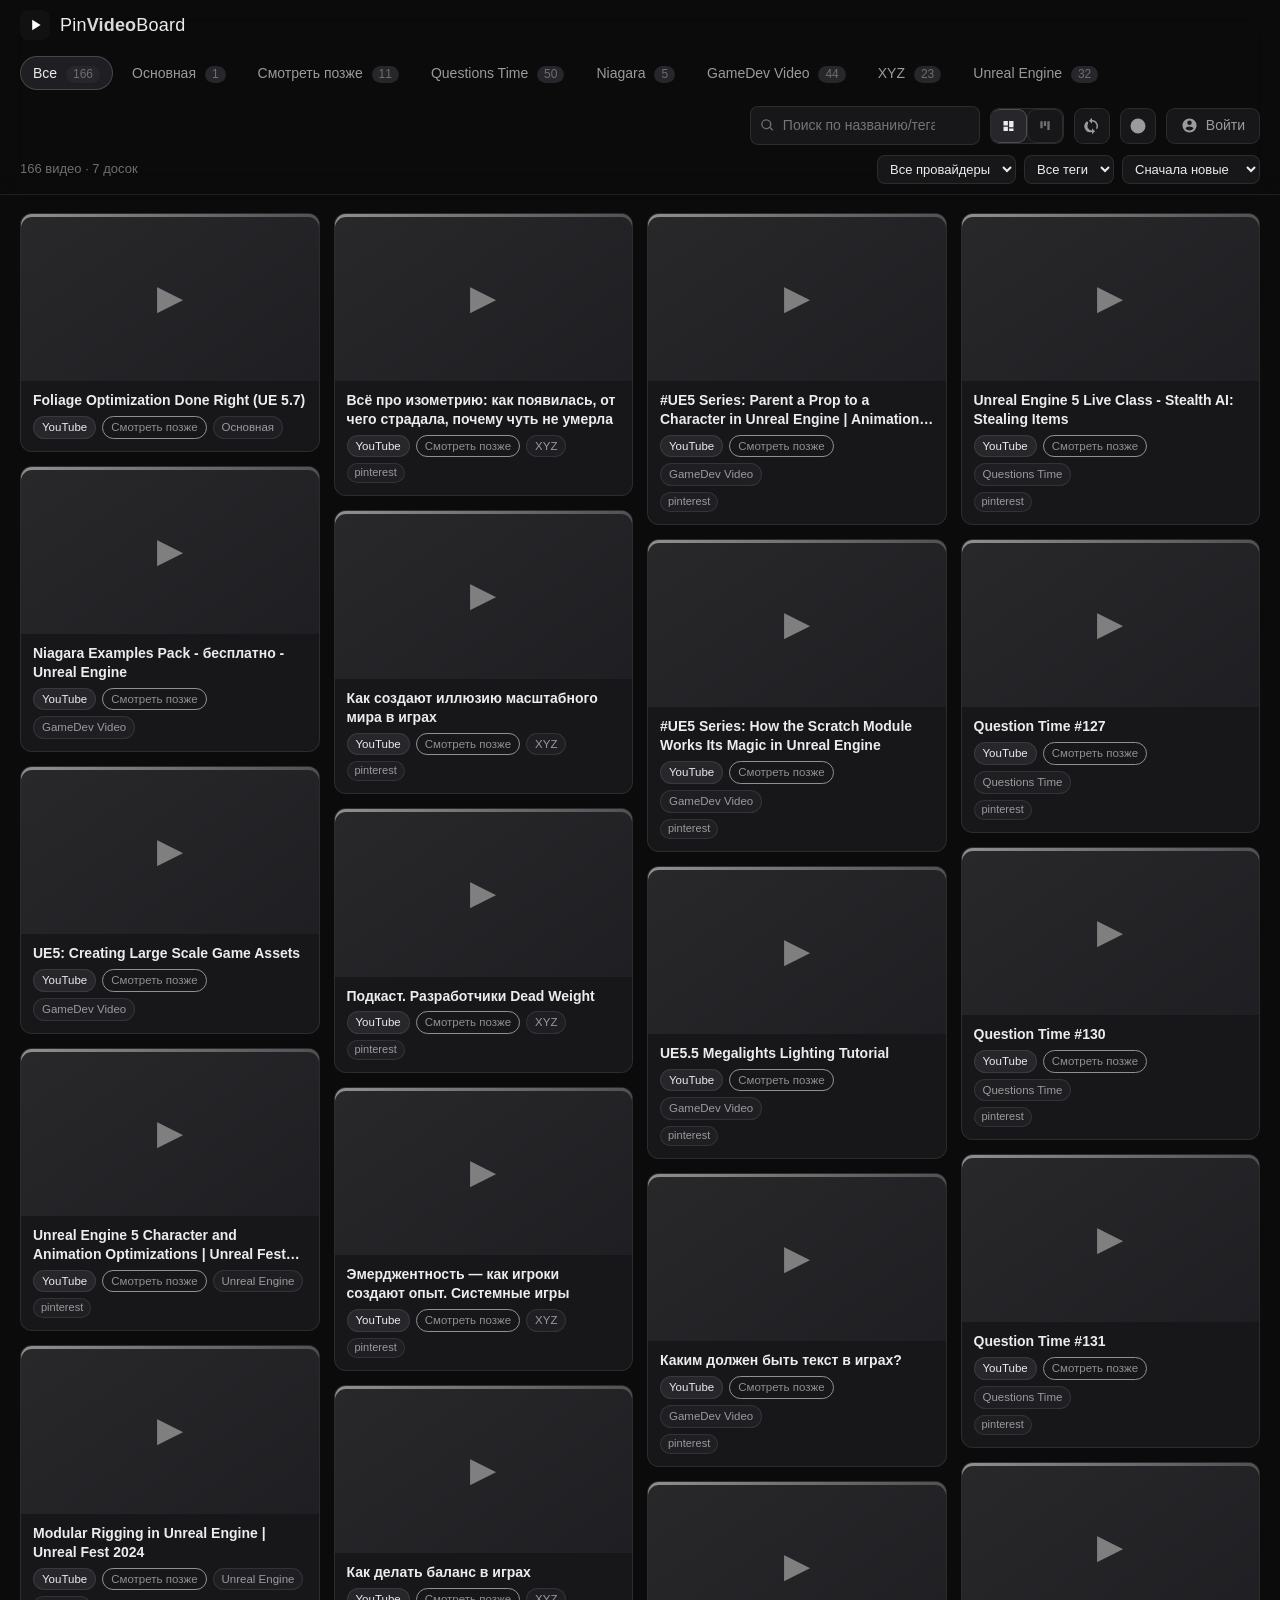
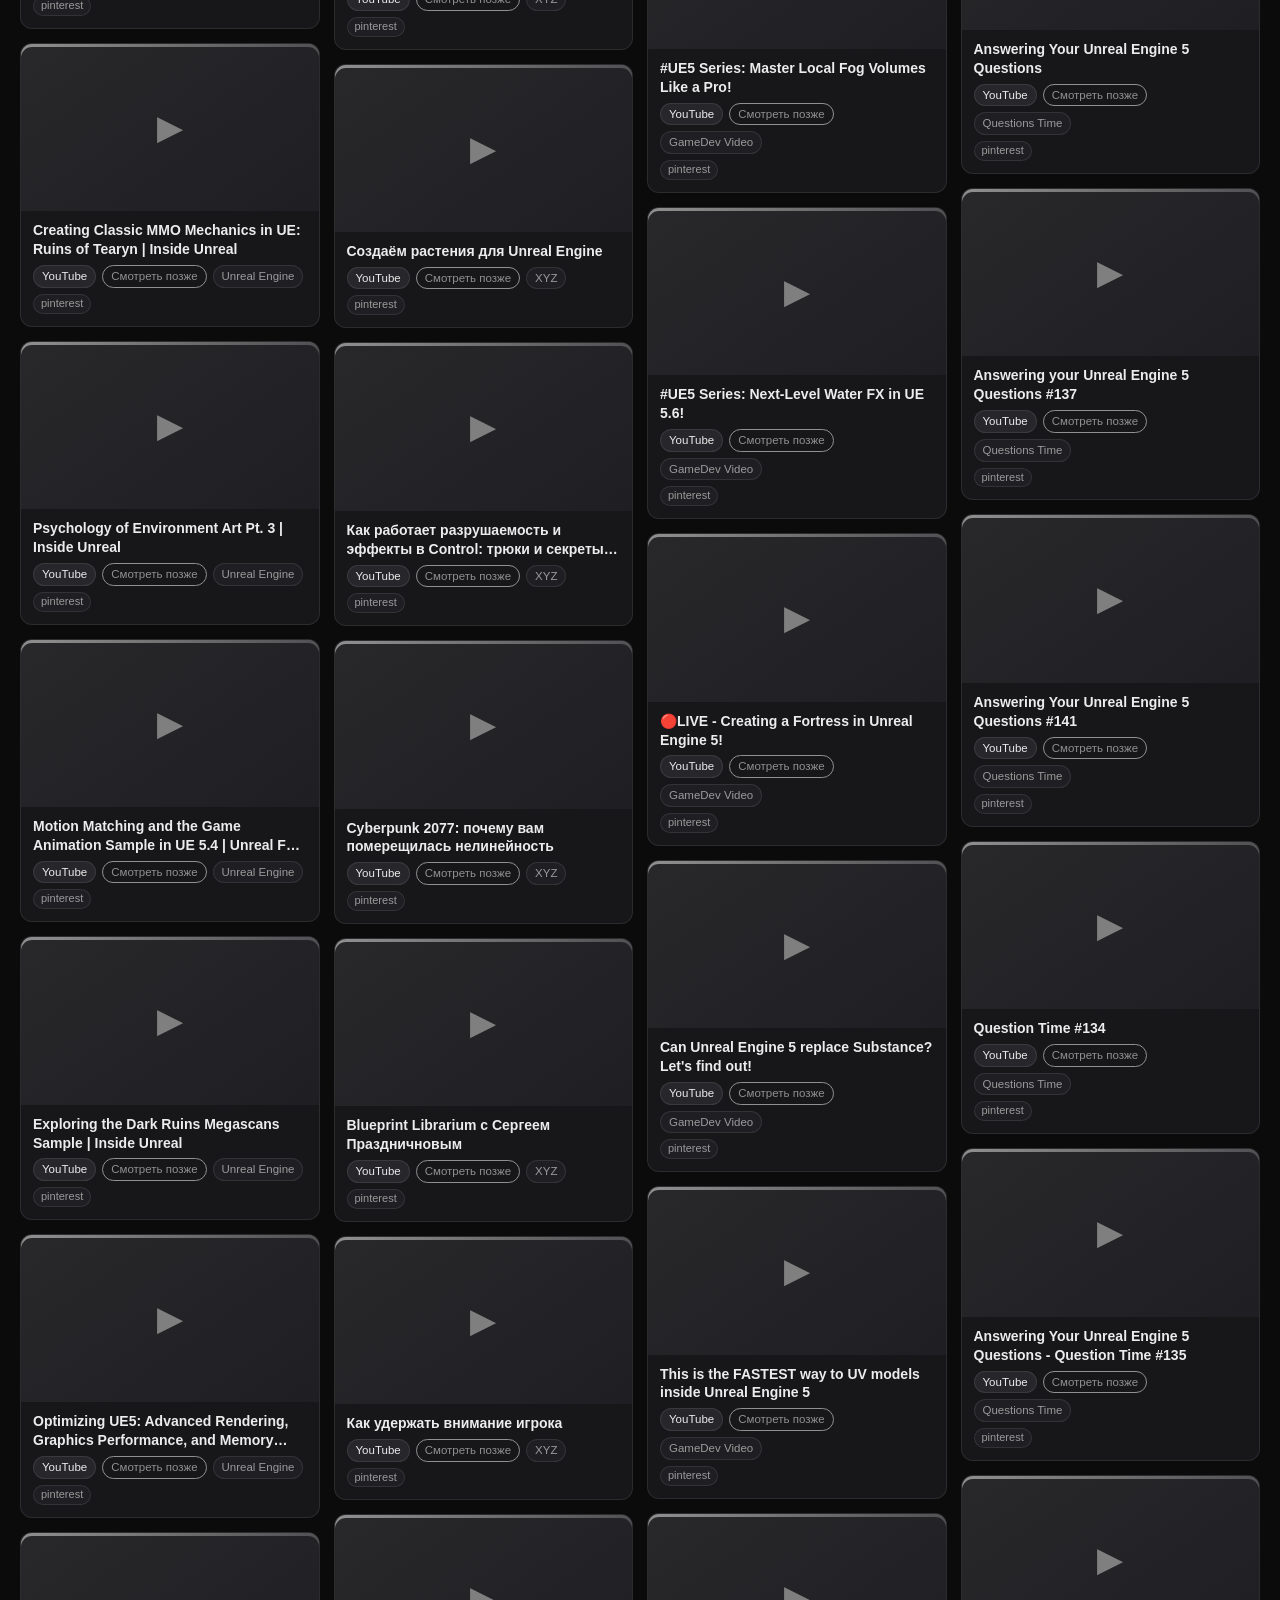
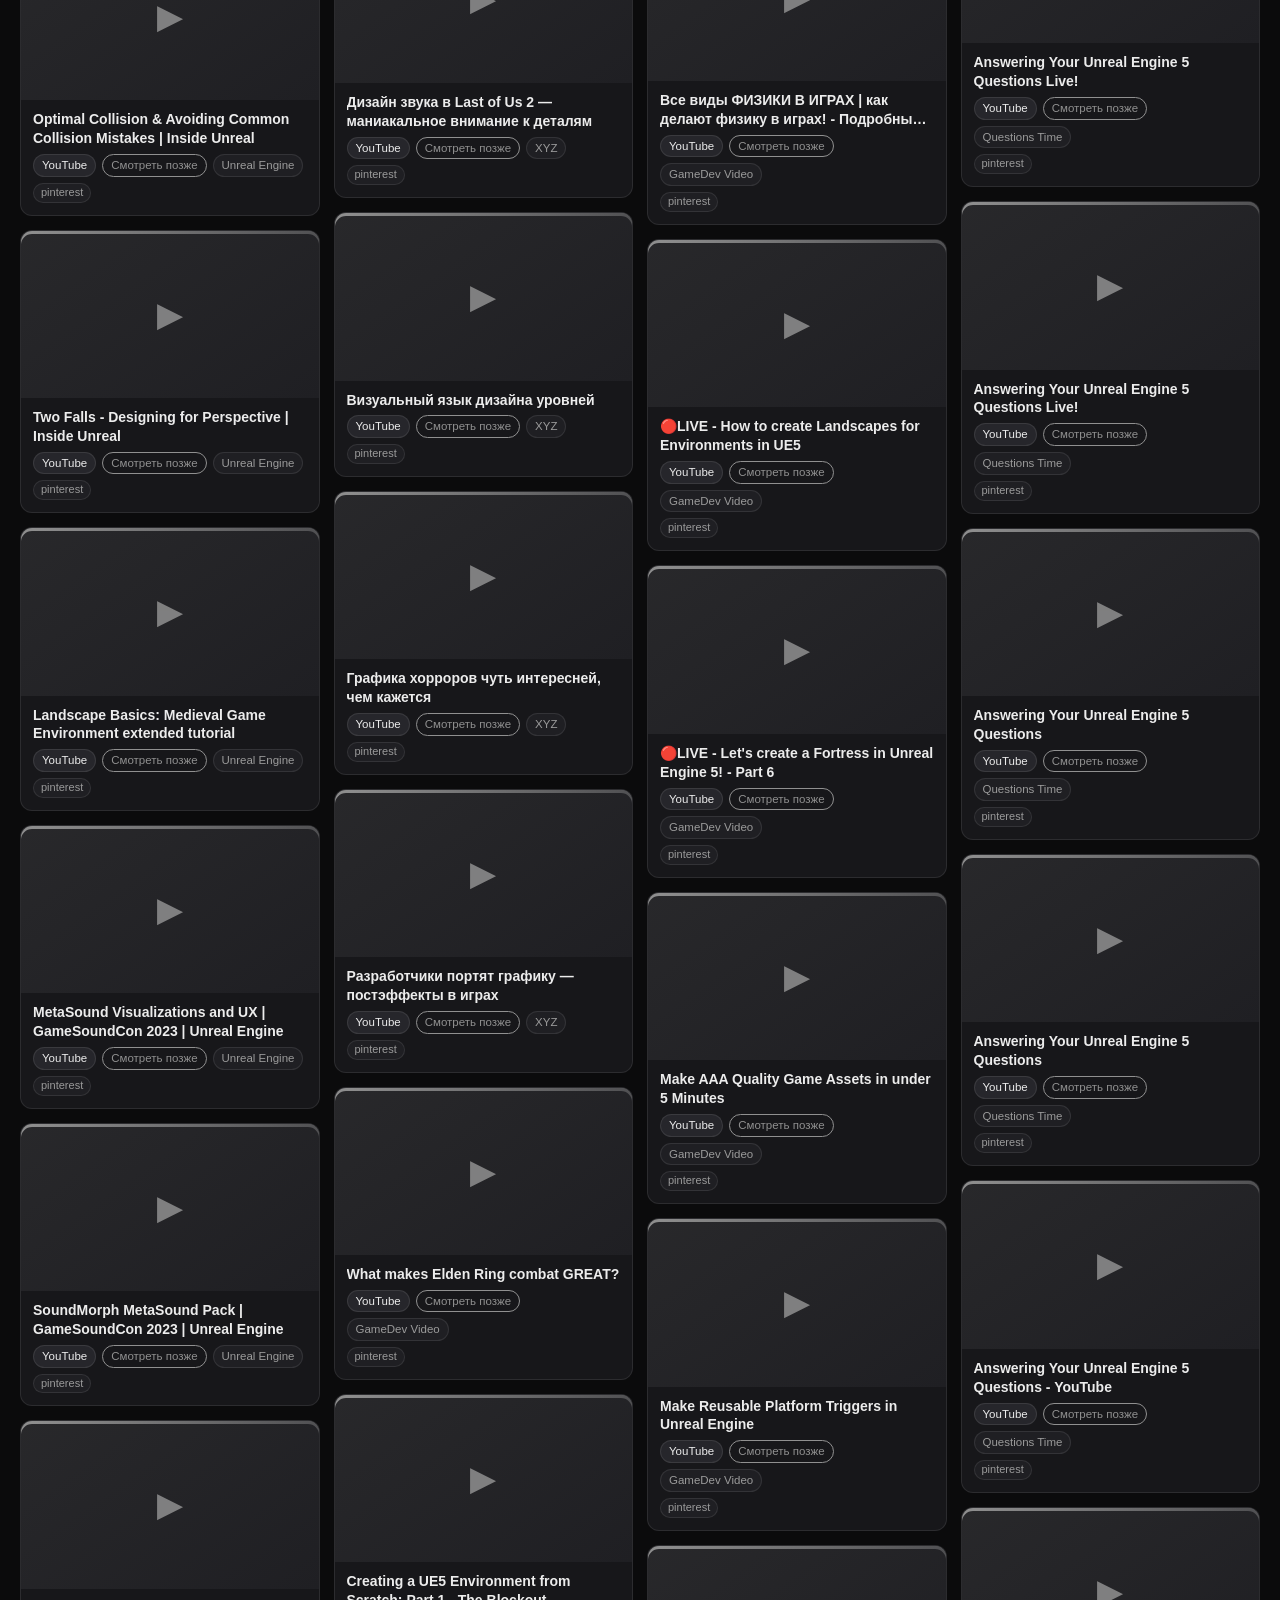
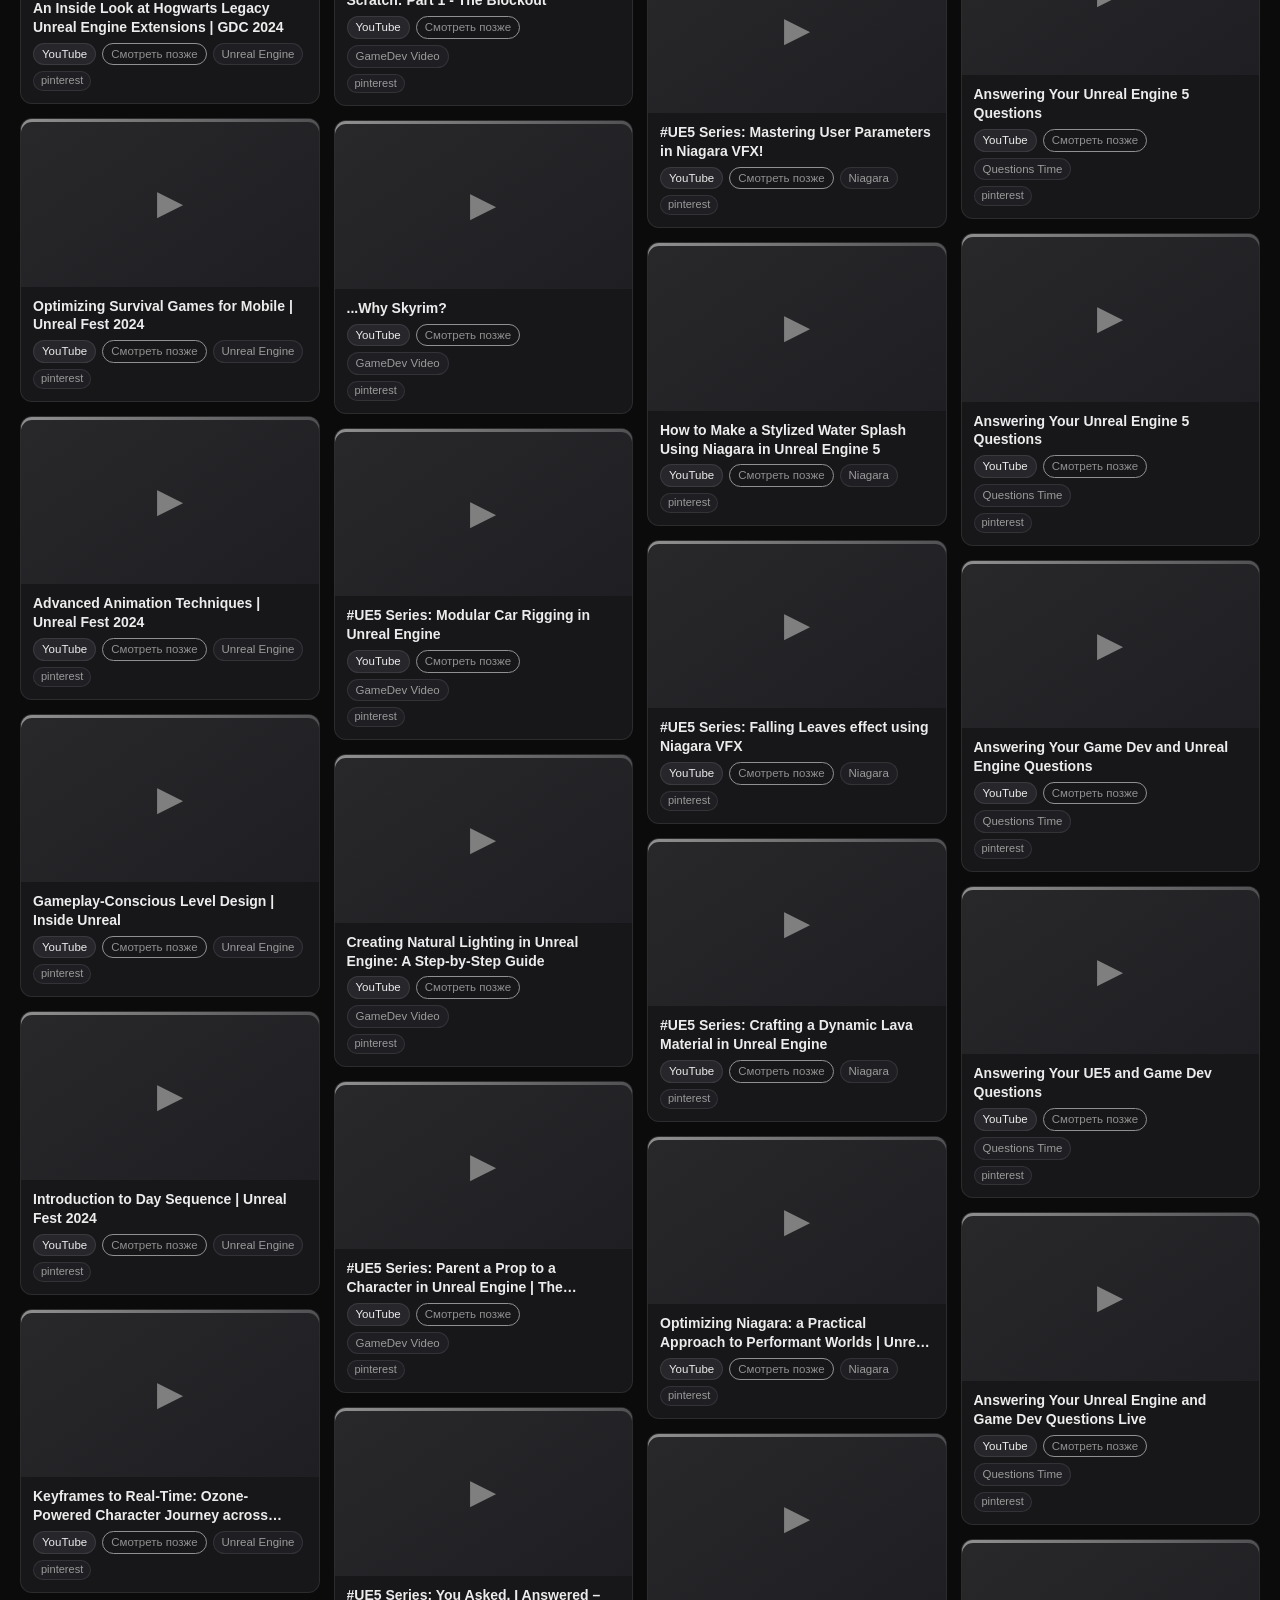
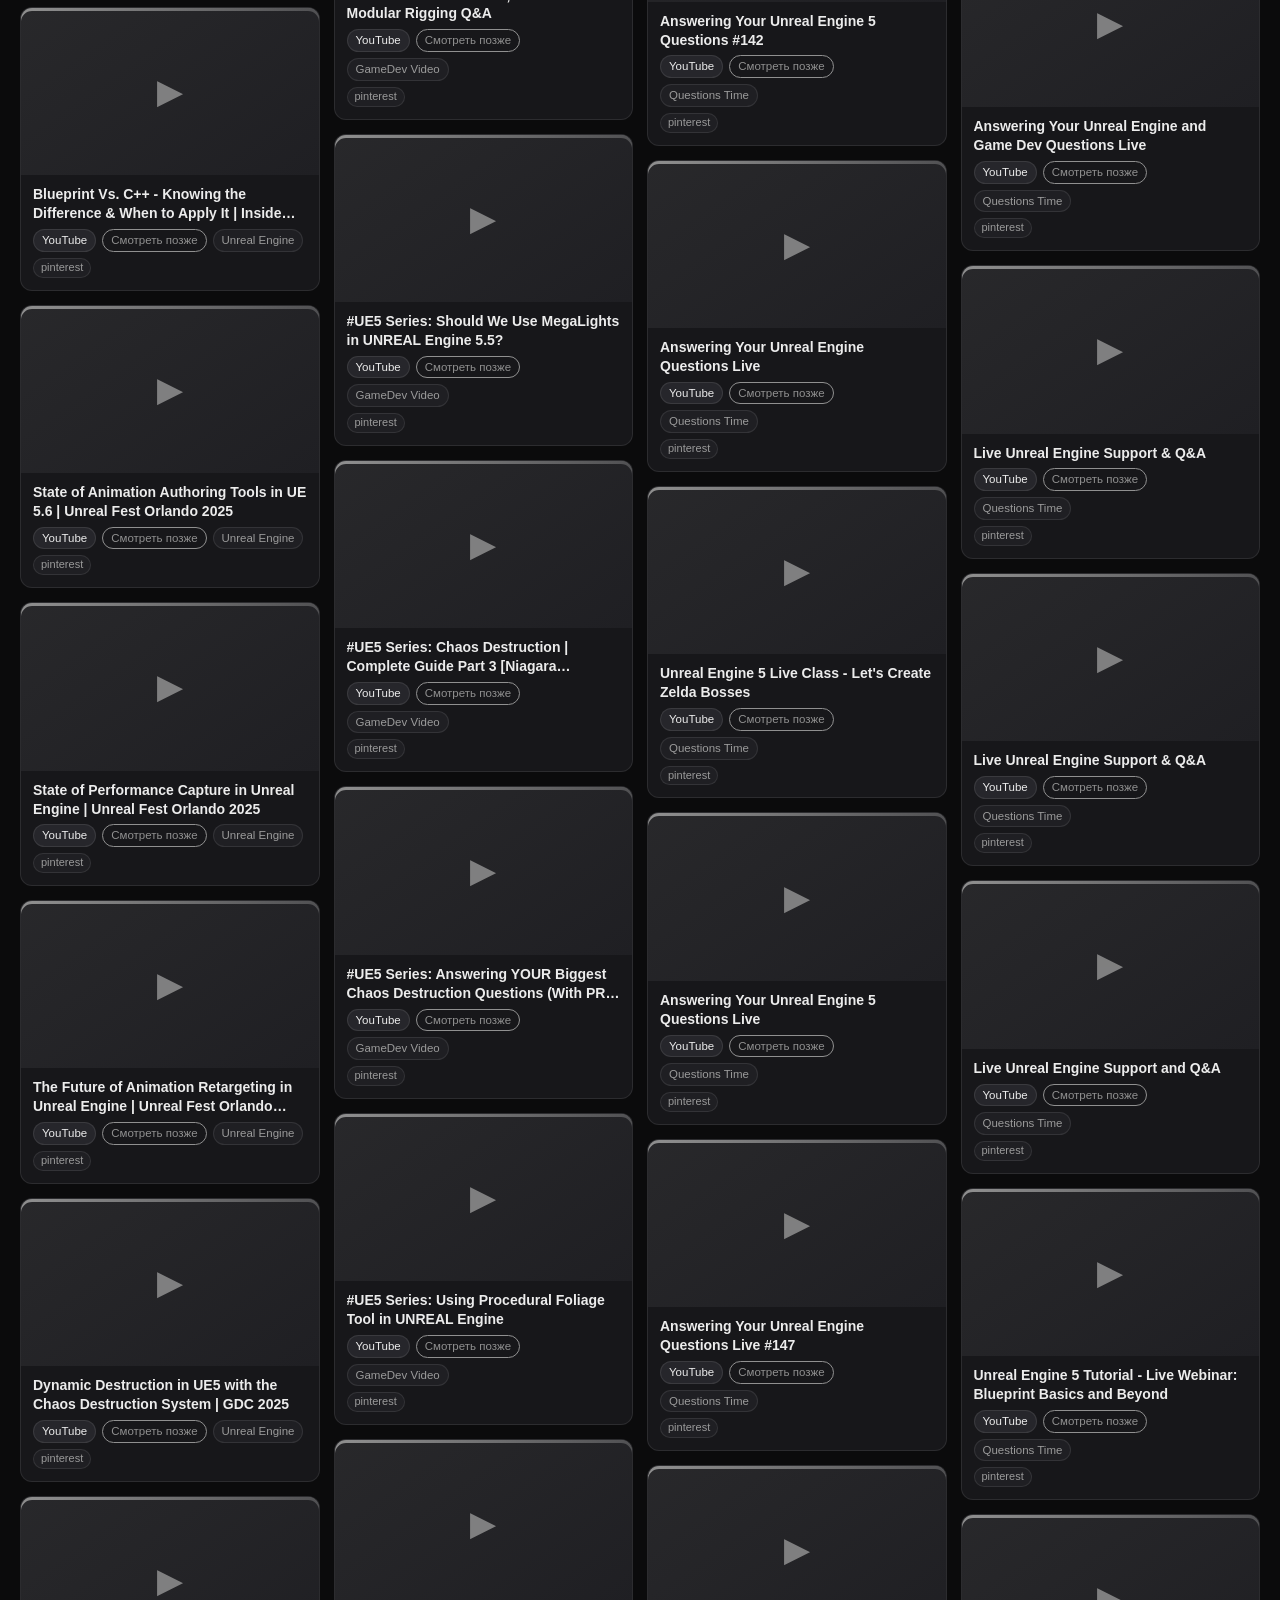
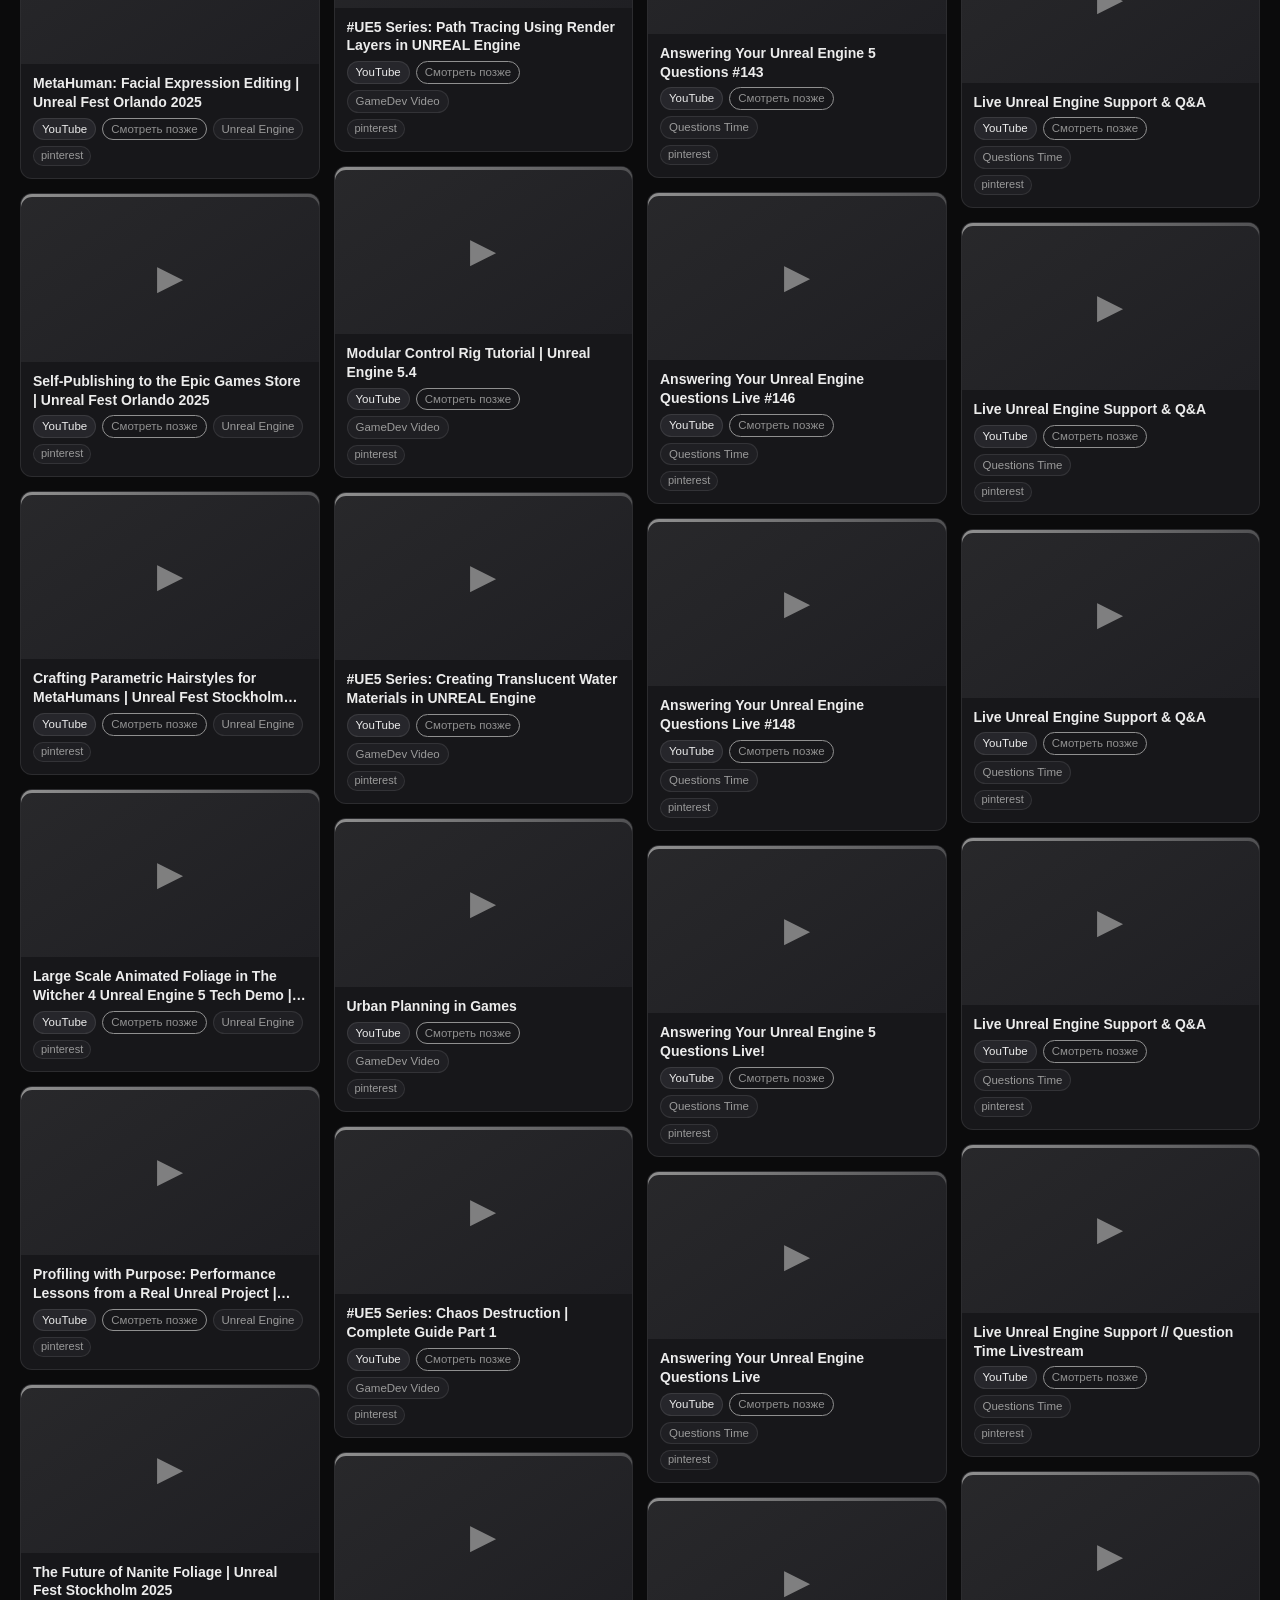
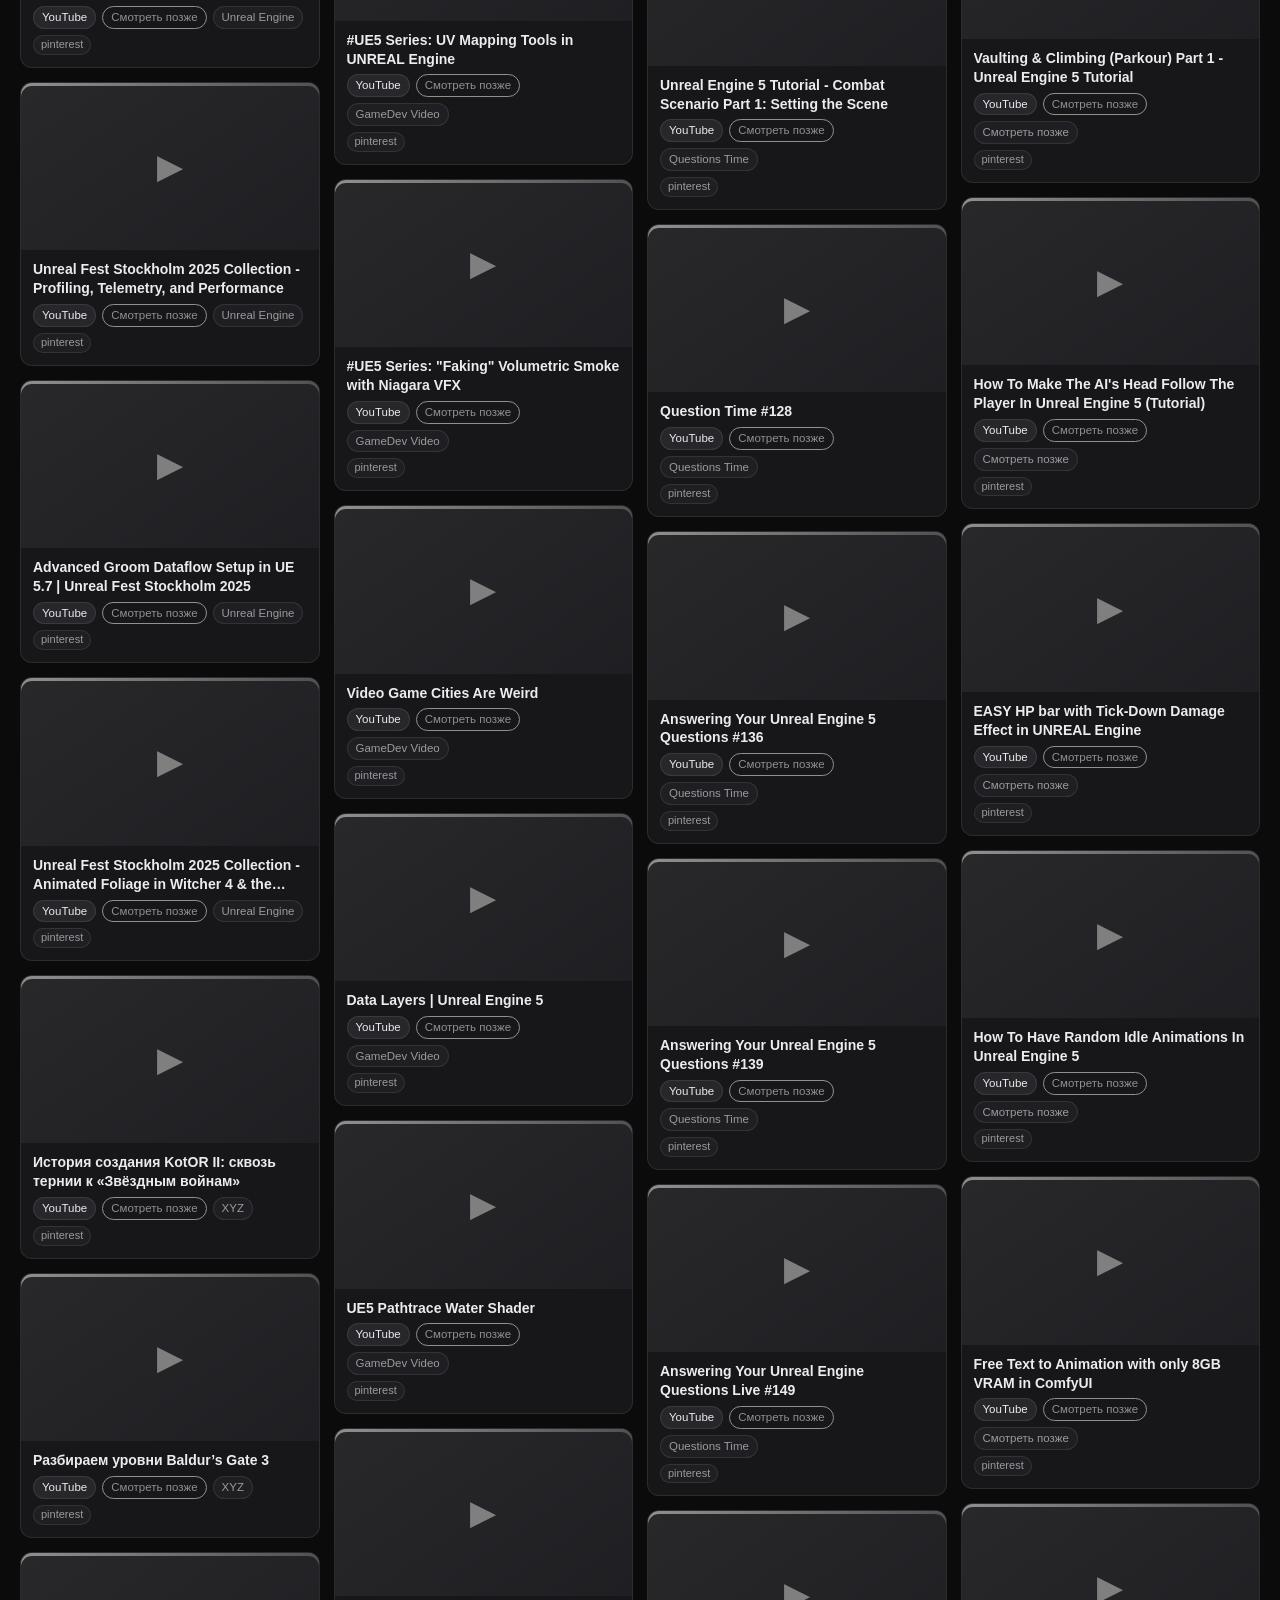
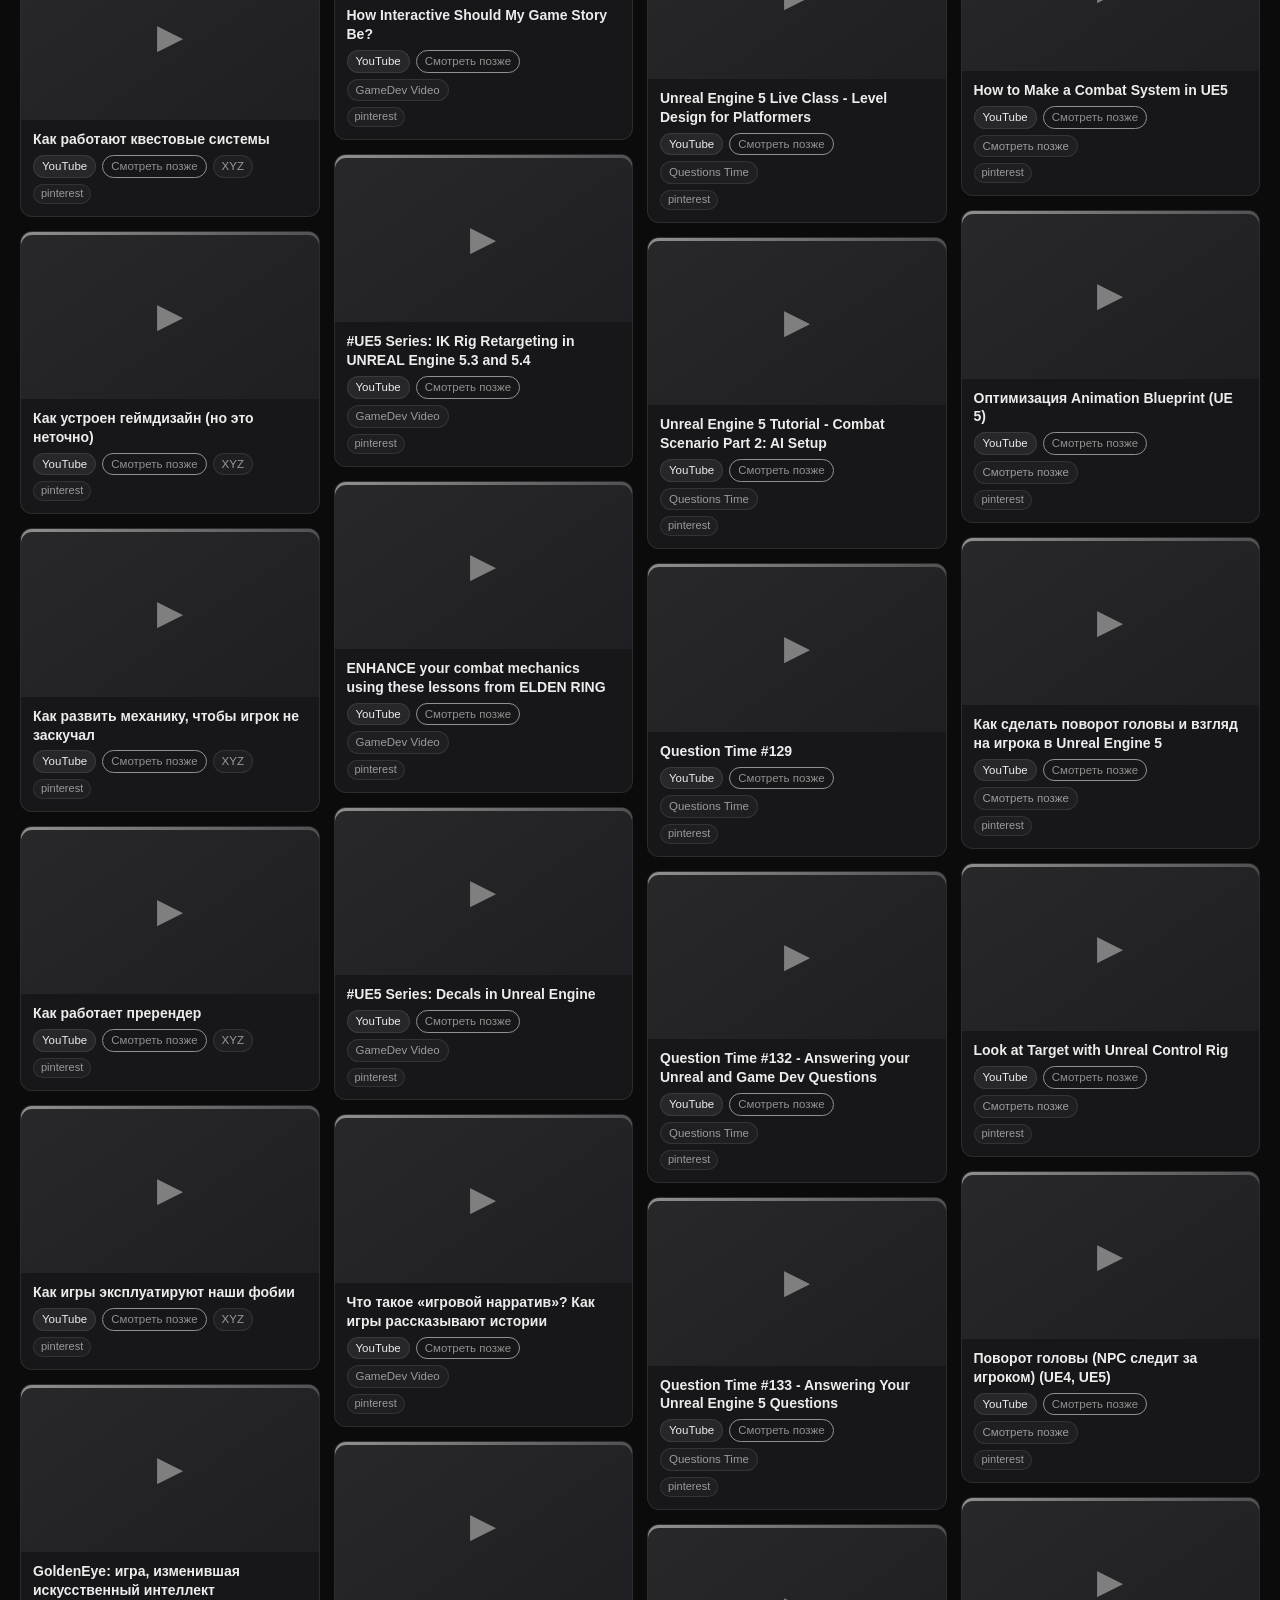
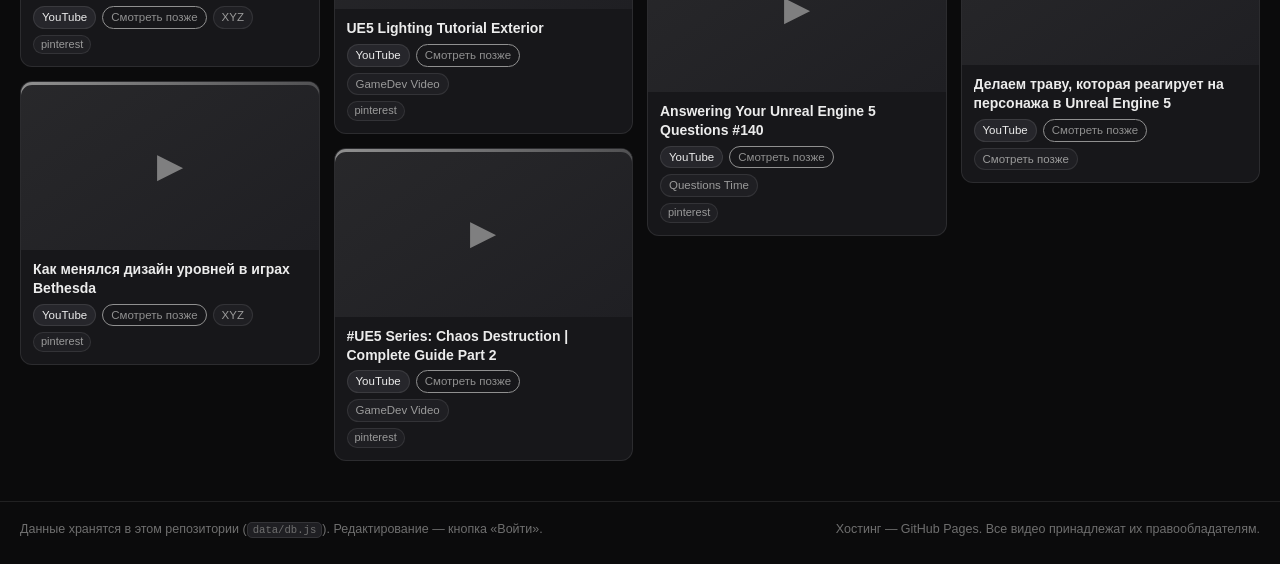
==== commit adf6ab93: "PinVideoBoard: индикатор публикации Pages — полоса и статус, деплой отслеживается по живым данным" ====
--- a/index.html
+++ b/index.html
@@ -8,7 +8,7 @@
 <meta property="og:title" content="PinVideoBoard">
 <meta property="og:description" content="Видео-доски: канбан, Pinterest-сетка, фильтры, модальный плеер.">
 <link rel="icon" href="data:image/svg+xml,%3Csvg xmlns='http://www.w3.org/2000/svg' viewBox='0 0 32 32'%3E%3Crect width='32' height='32' rx='8' fill='%23111'/%3E%3Cpath d='M13 10.5v11l9-5.5z' fill='%23fff'/%3E%3C/svg%3E">
-<link rel="stylesheet" href="css/style.css?v=3">
+<link rel="stylesheet" href="css/style.css?v=4">
 </head>
 <body>
 
@@ -292,12 +292,26 @@
   <button class="ghost-btn" id="sel-cancel" type="button">Отмена</button>
 </div>
 
+<!-- индикатор публикации Pages -->
+<div class="deploy-widget" id="deploy-widget" hidden>
+  <div class="dw-head">
+    <span class="dw-title">Публикация на GitHub Pages</span>
+    <button class="dw-close" id="deploy-close" type="button" title="Скрыть">✕</button>
+  </div>
+  <div class="dw-status" id="deploy-status">Коммит отправлен…</div>
+  <div class="dw-bar"><div class="dw-bar-fill" id="deploy-fill"></div></div>
+  <div class="dw-meta">
+    <span id="deploy-elapsed">0 с</span>
+    <a id="deploy-actions" href="https://github.com/Mmitekk/PinVideoBoard/actions" target="_blank" rel="noopener" hidden>Открыть Actions ↗</a>
+  </div>
+</div>
+
 <!-- тосты -->
 <div class="toasts" id="toasts"></div>
 
 <script src="js/config.js?v=1"></script>
 <script src="js/videos.js?v=1"></script>
 <script src="js/api.js?v=1"></script>
-<script src="js/app.js?v=4"></script>
+<script src="js/app.js?v=5"></script>
 </body>
 </html>
--- a/css/style.css
+++ b/css/style.css
@@ -1159,6 +1159,70 @@
 
 .select-bar .sel-count { font-weight: 600; font-size: 14px; margin-right: 4px; white-space: nowrap; }
 
+/* ---------- индикатор публикации Pages ---------- */
+
+.deploy-widget {
+  position: fixed;
+  left: 16px;
+  bottom: 16px;
+  z-index: 95;
+  width: 320px;
+  background: var(--surface-2);
+  border: 1px solid var(--line-strong);
+  border-radius: 12px;
+  padding: 12px 14px;
+  box-shadow: 0 12px 34px rgba(0, 0, 0, 0.5);
+}
+
+.dw-head {
+  display: flex;
+  align-items: center;
+  gap: 8px;
+  margin-bottom: 6px;
+}
+
+.dw-title { font-weight: 600; font-size: 13.5px; flex: 1; }
+
+.dw-close {
+  width: 24px;
+  height: 24px;
+  border: none;
+  background: transparent;
+  color: var(--dim);
+  font-size: 14px;
+  line-height: 1;
+}
+
+.dw-close:hover { color: var(--text); }
+
+.dw-status { font-size: 13px; color: var(--muted); margin-bottom: 8px; }
+
+.dw-bar {
+  height: 4px;
+  border-radius: 3px;
+  background: var(--surface-3);
+  overflow: hidden;
+}
+
+.dw-bar-fill {
+  height: 100%;
+  width: 0;
+  background: var(--text);
+  border-radius: 3px;
+  transition: width 0.4s ease;
+}
+
+.dw-meta {
+  display: flex;
+  align-items: center;
+  gap: 10px;
+  margin-top: 6px;
+  font-size: 12px;
+  color: var(--dim);
+}
+
+.dw-meta a { color: var(--muted); }
+
 /* ---------- тосты ---------- */
 
 .toasts {
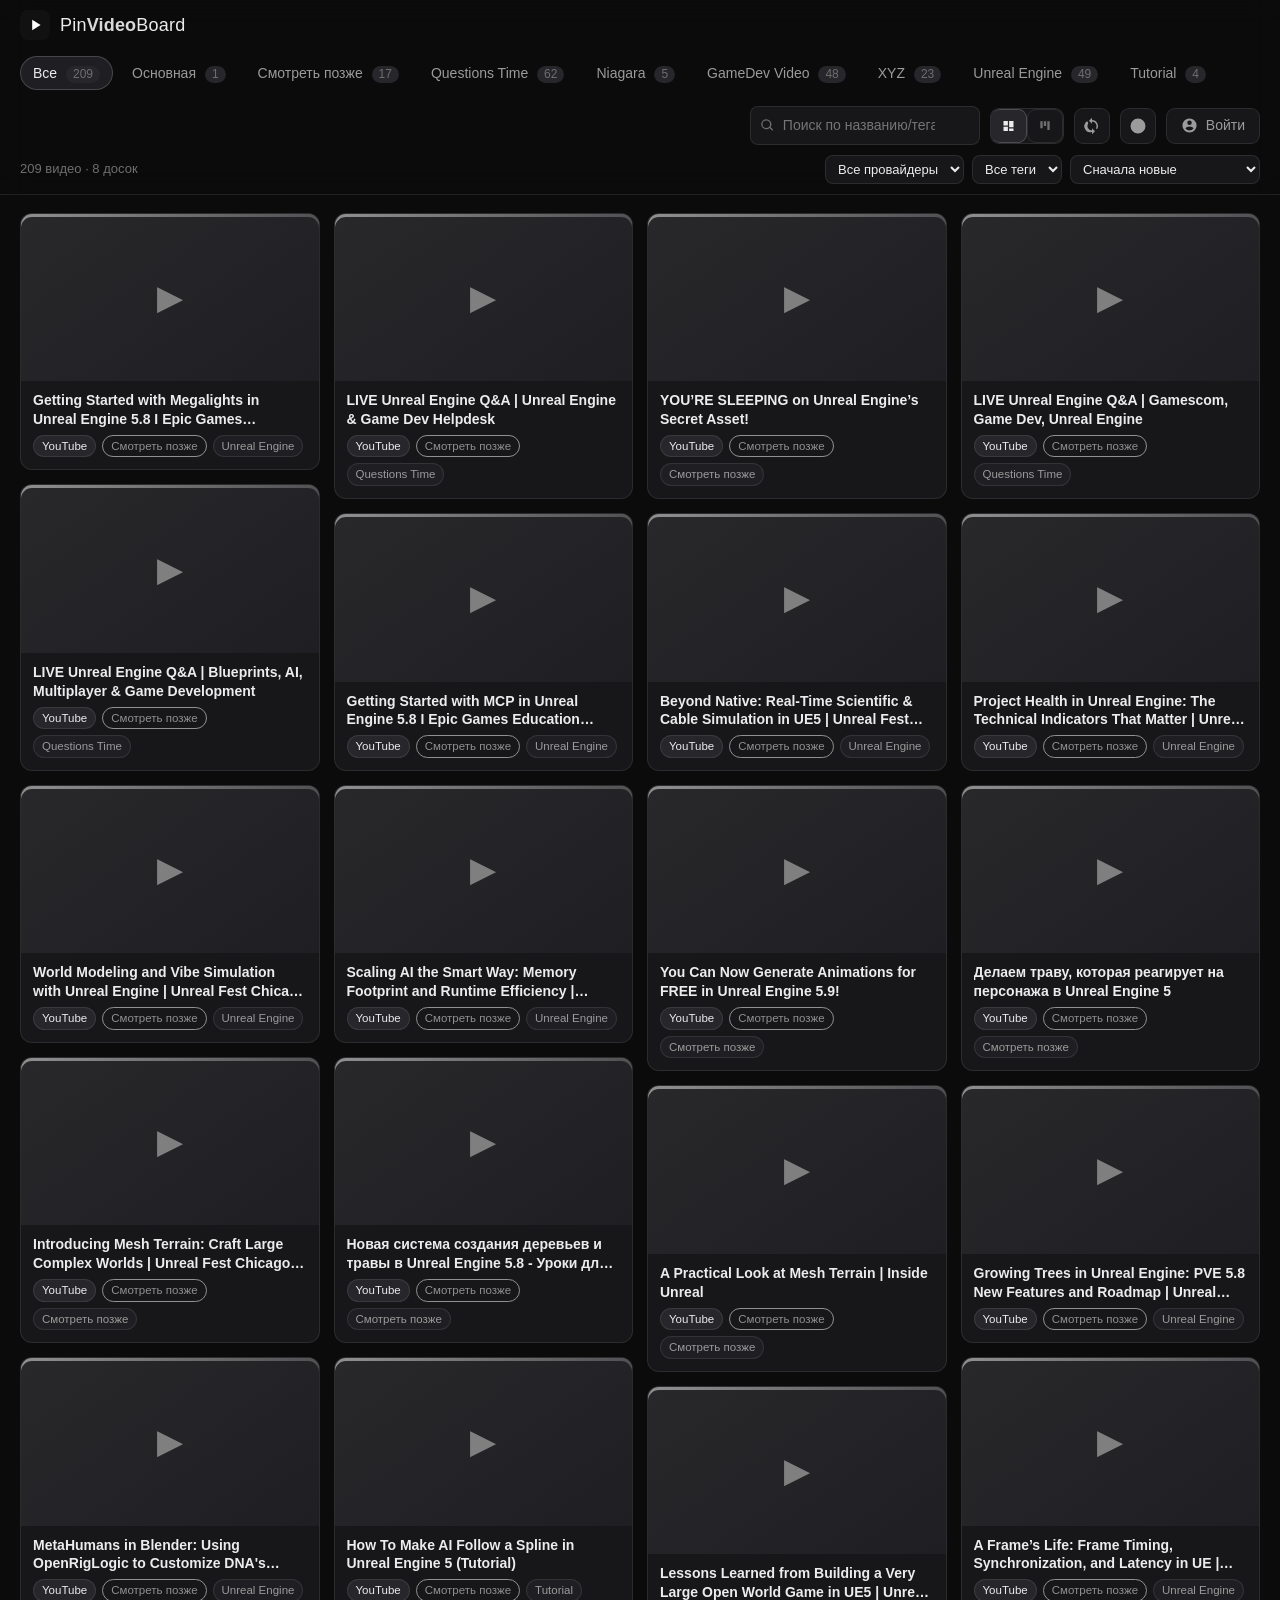
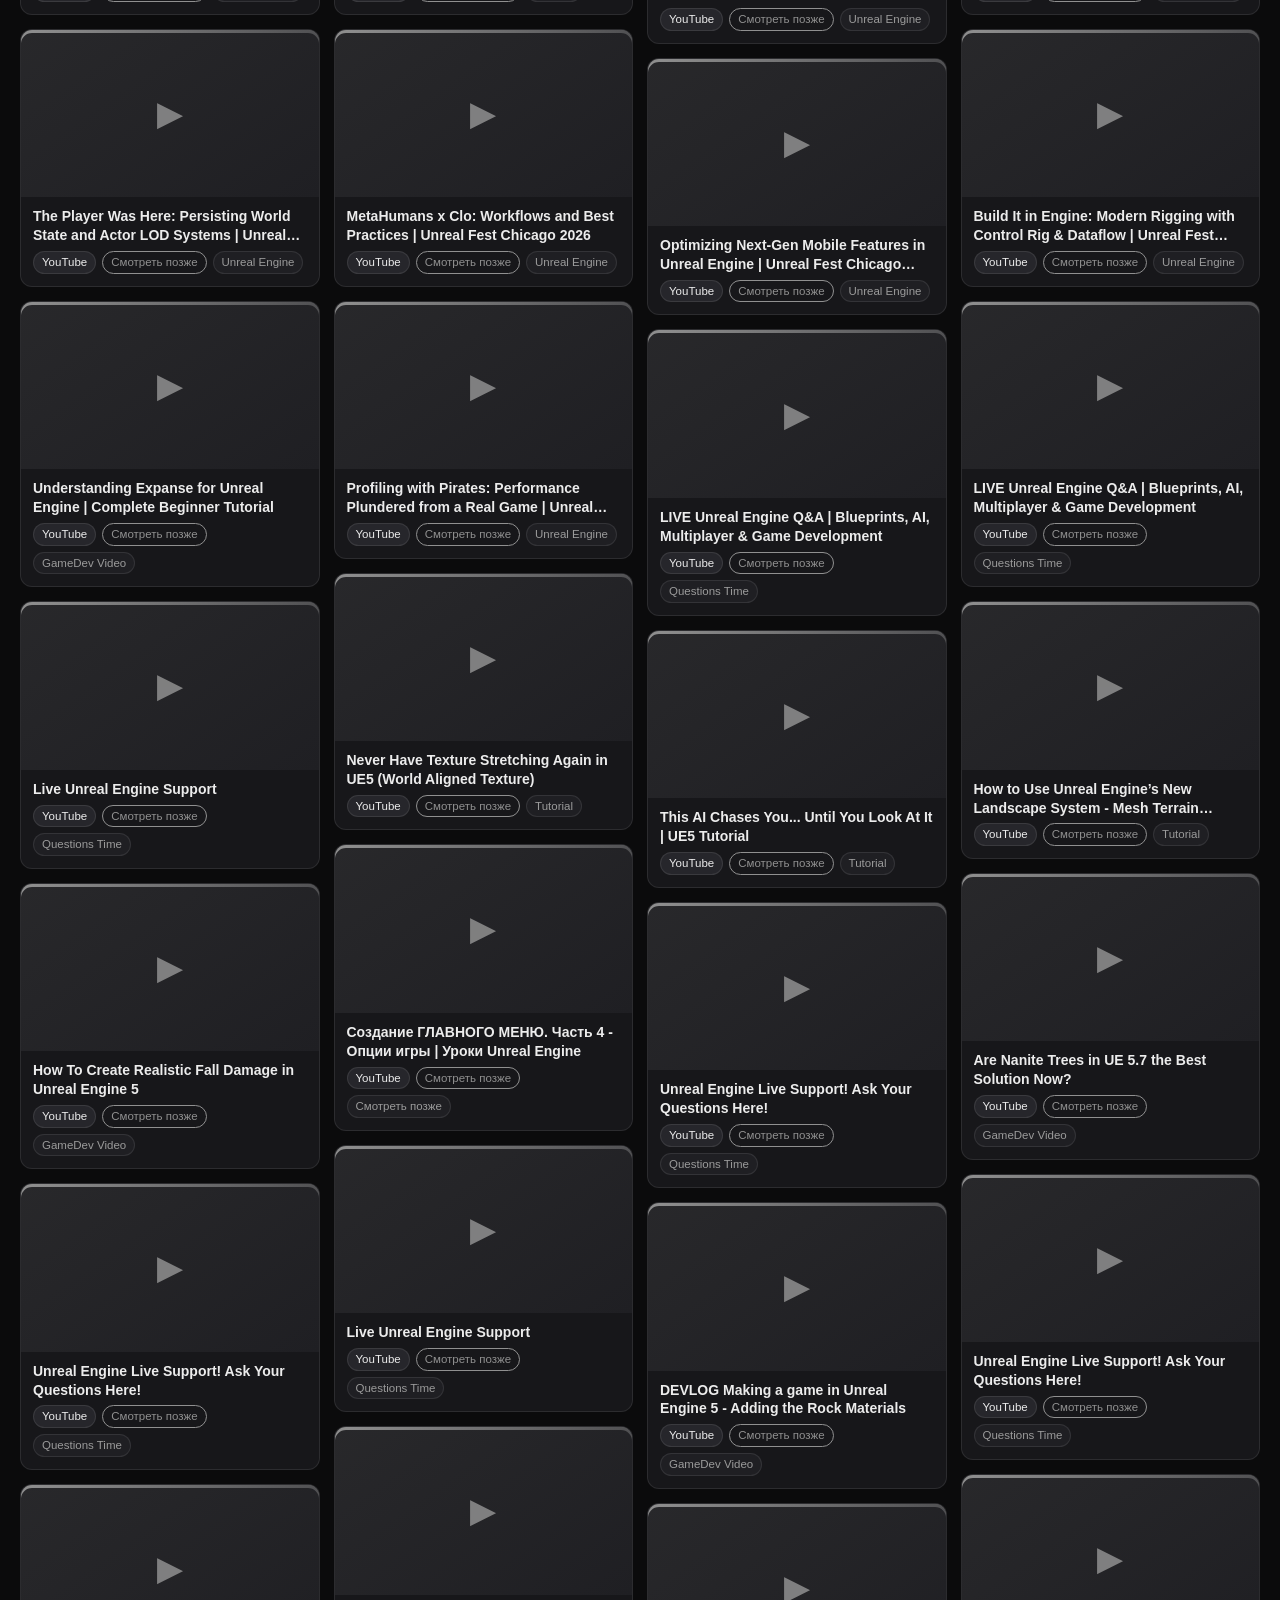
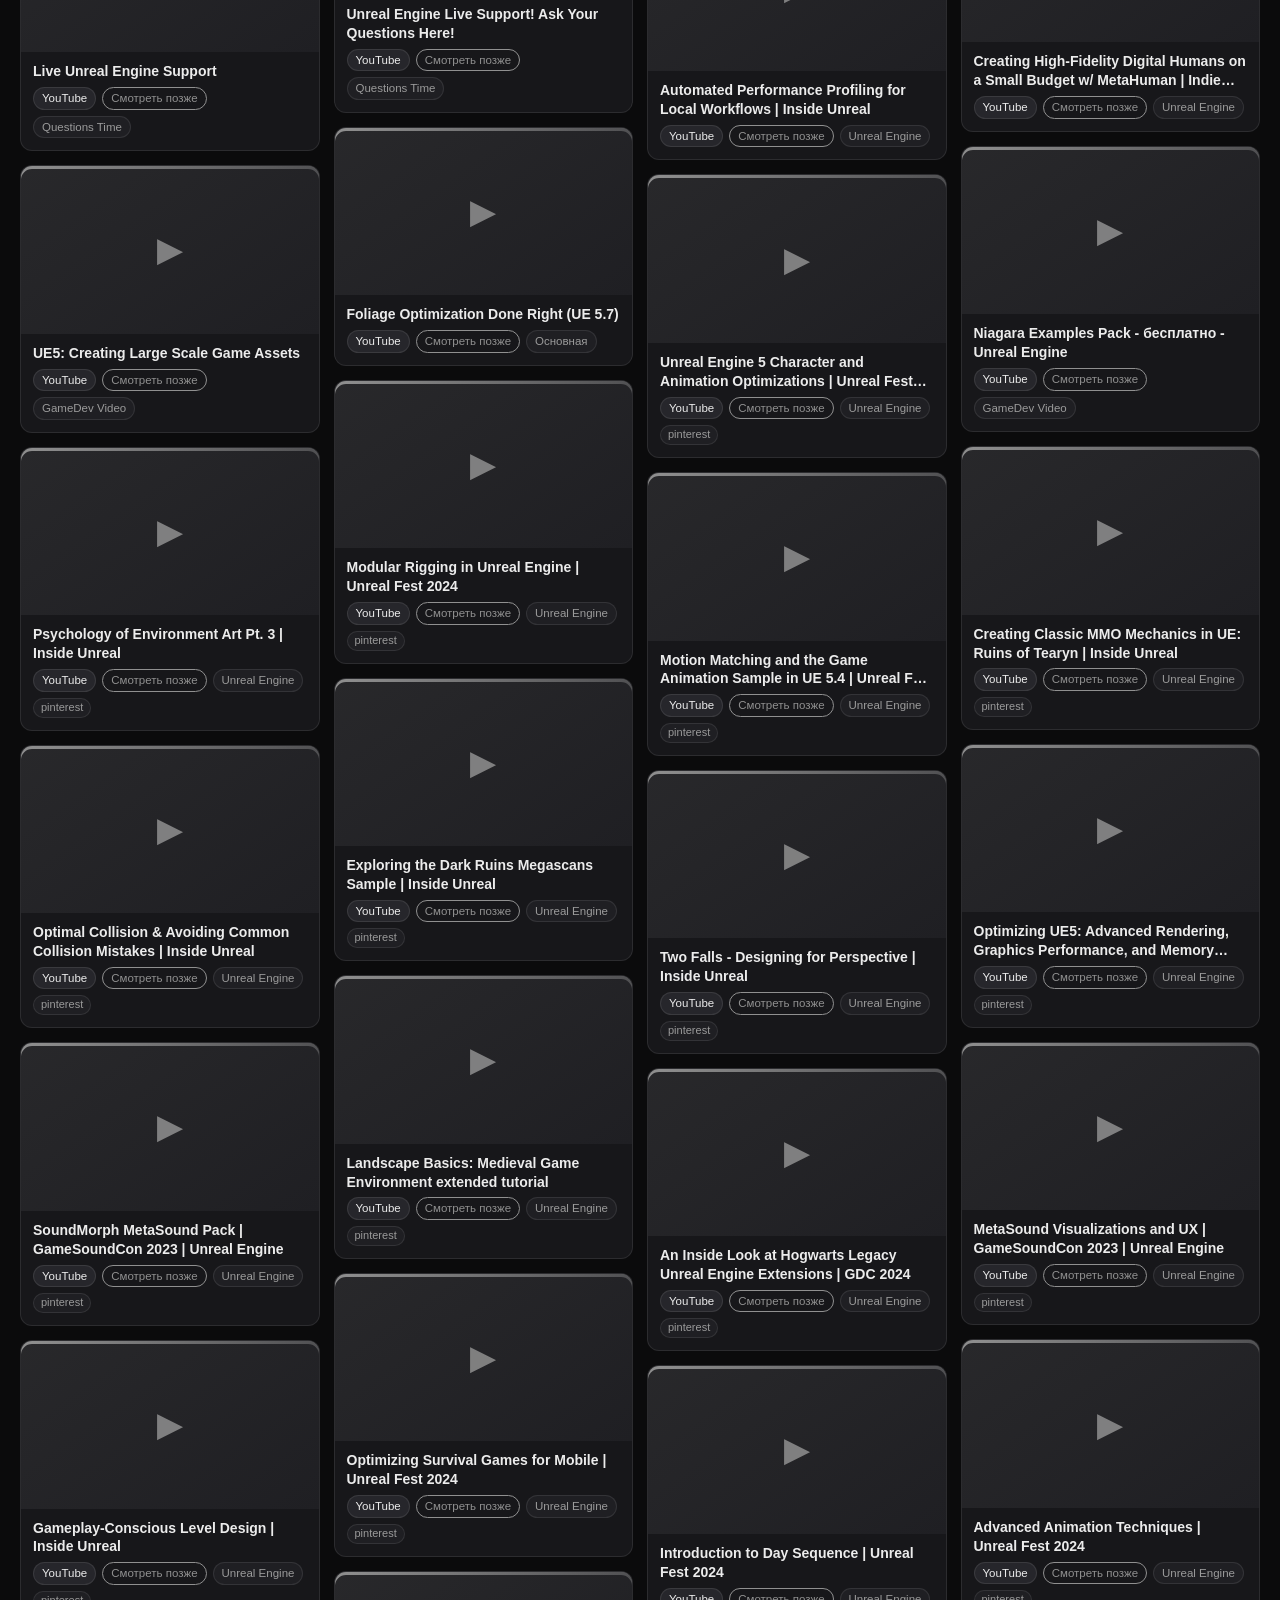
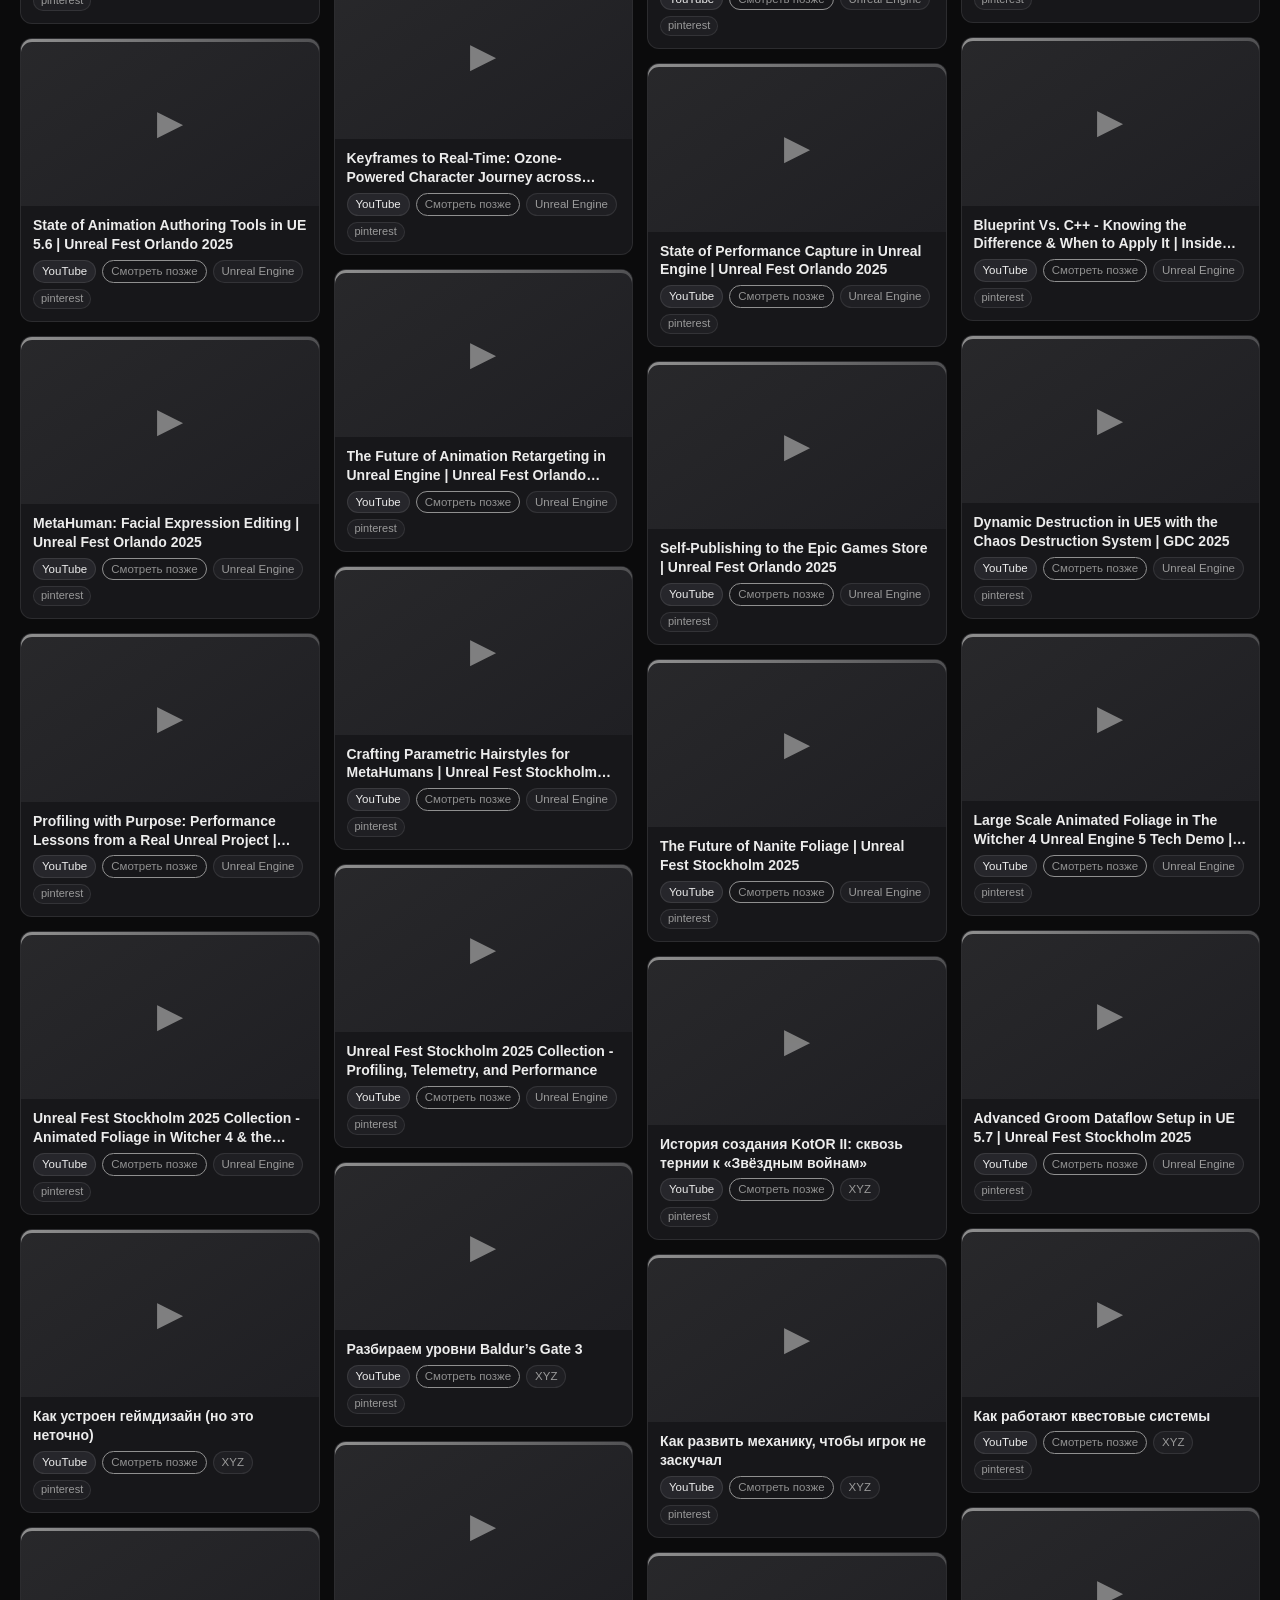
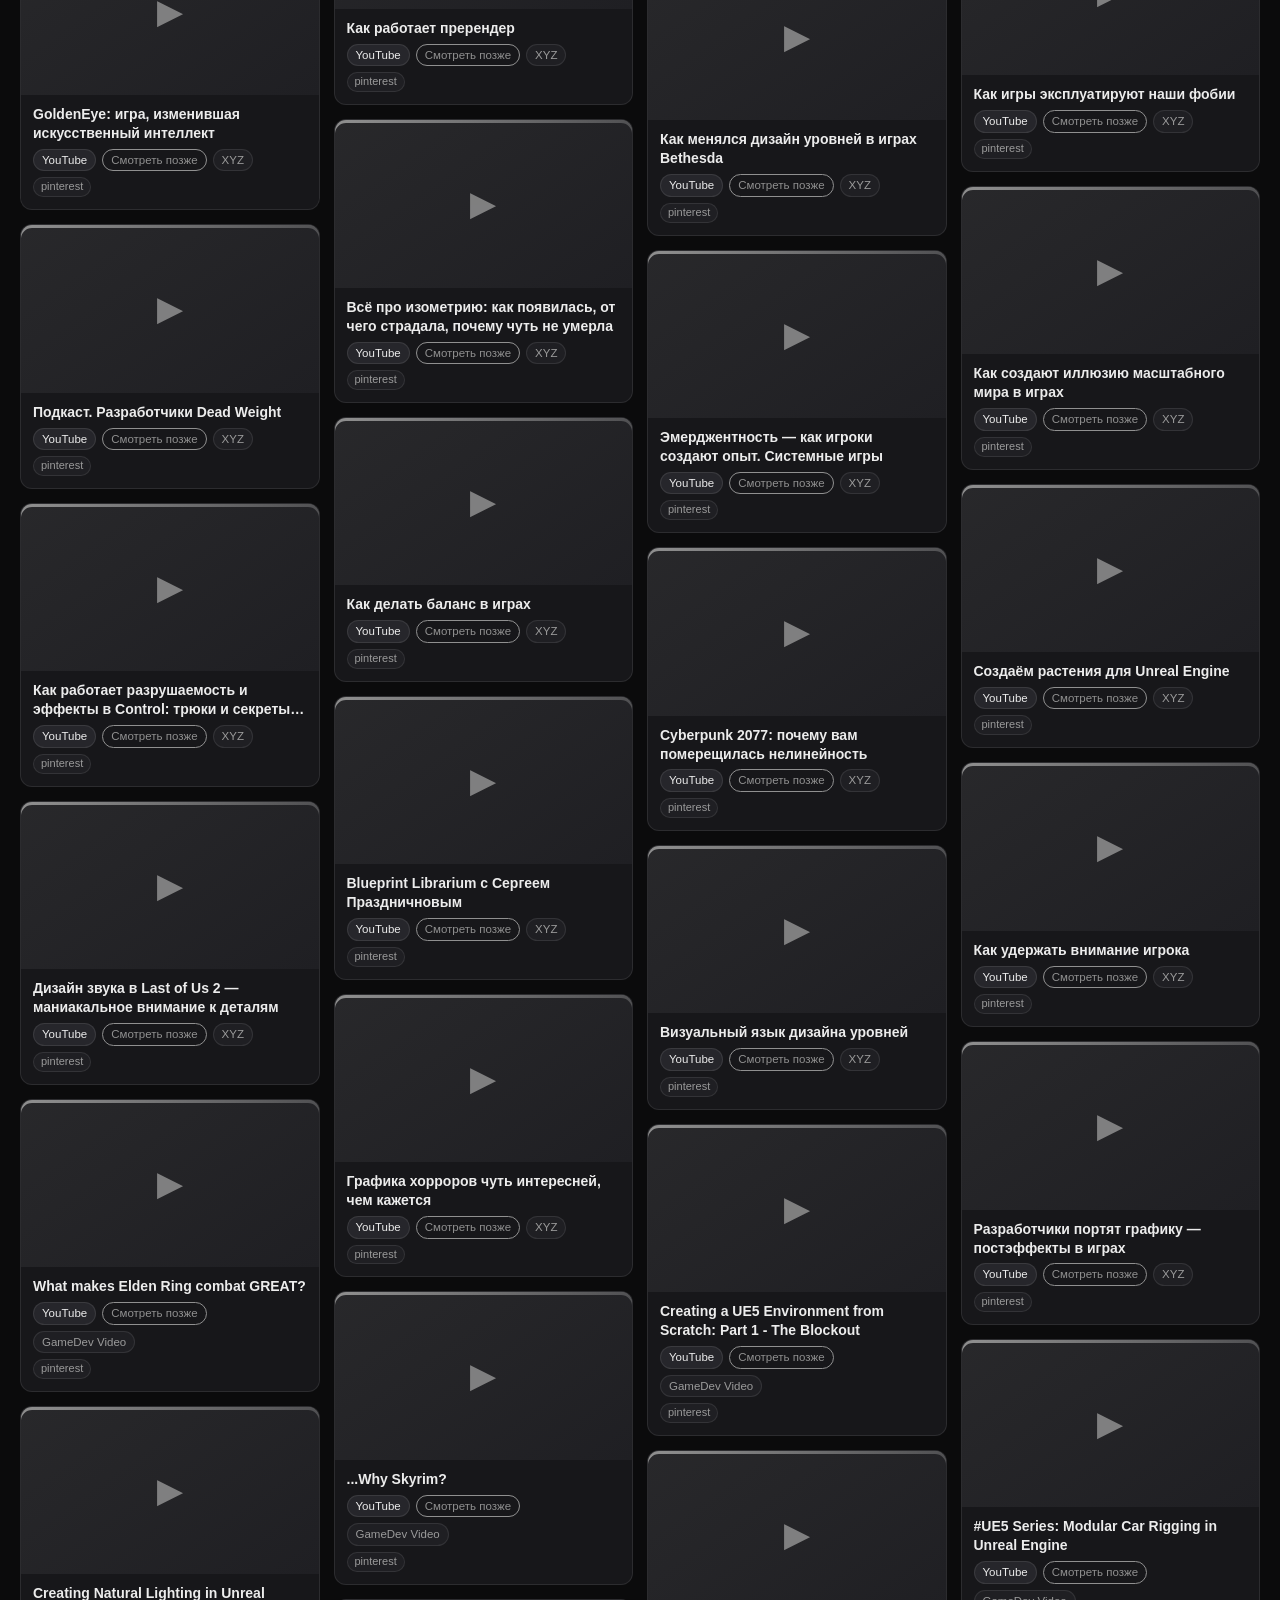
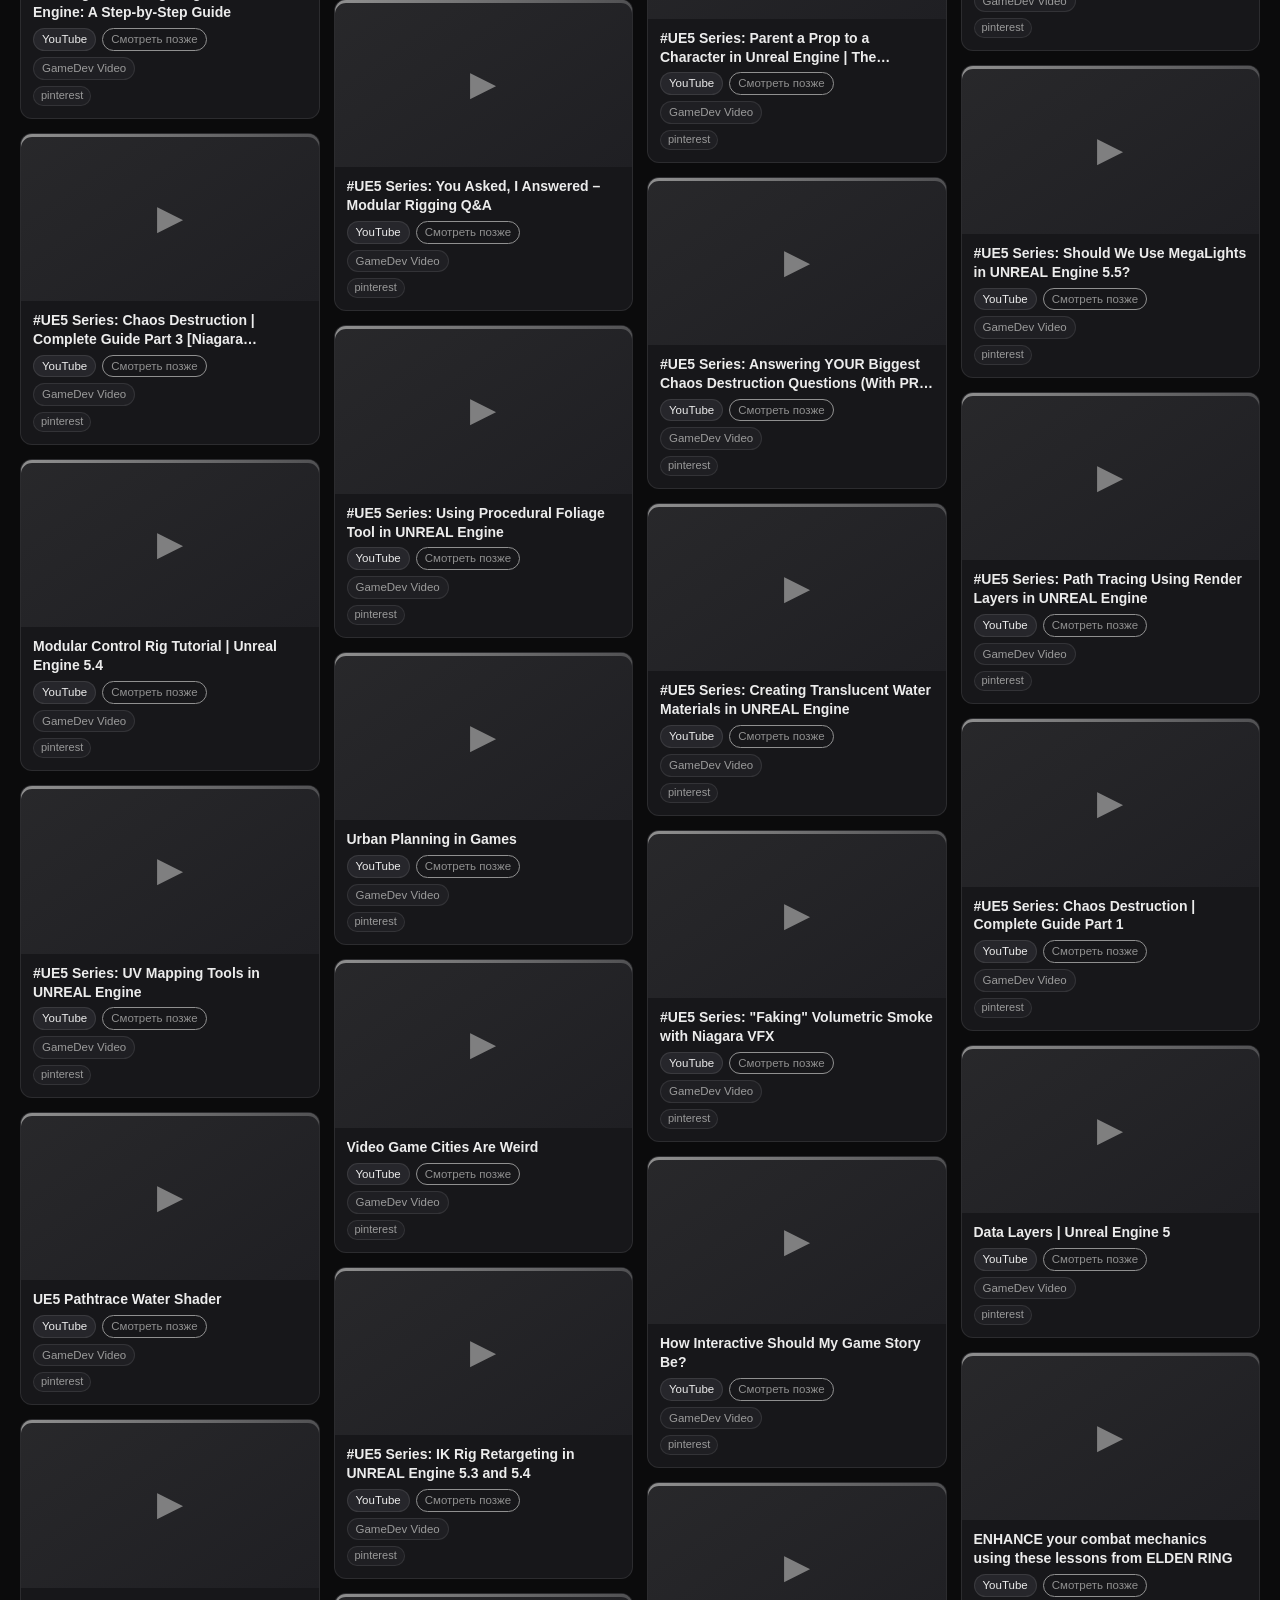
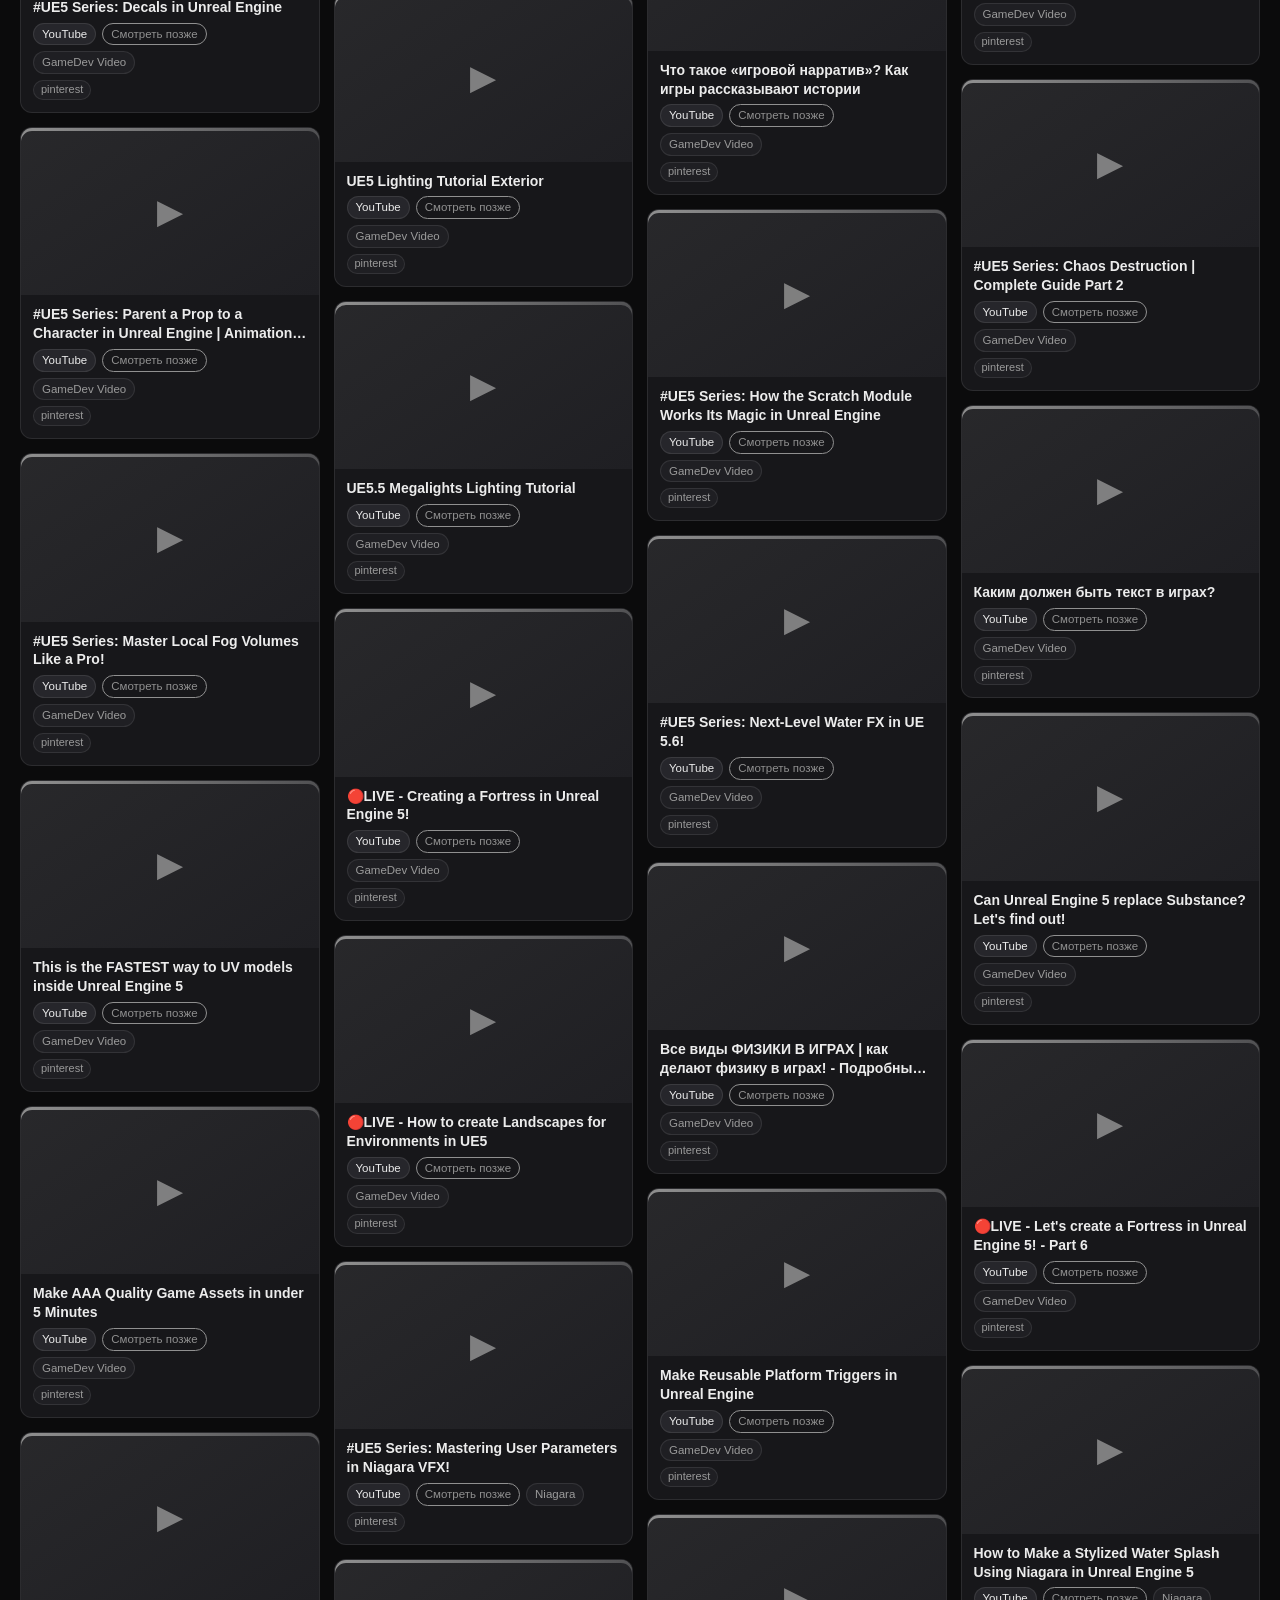
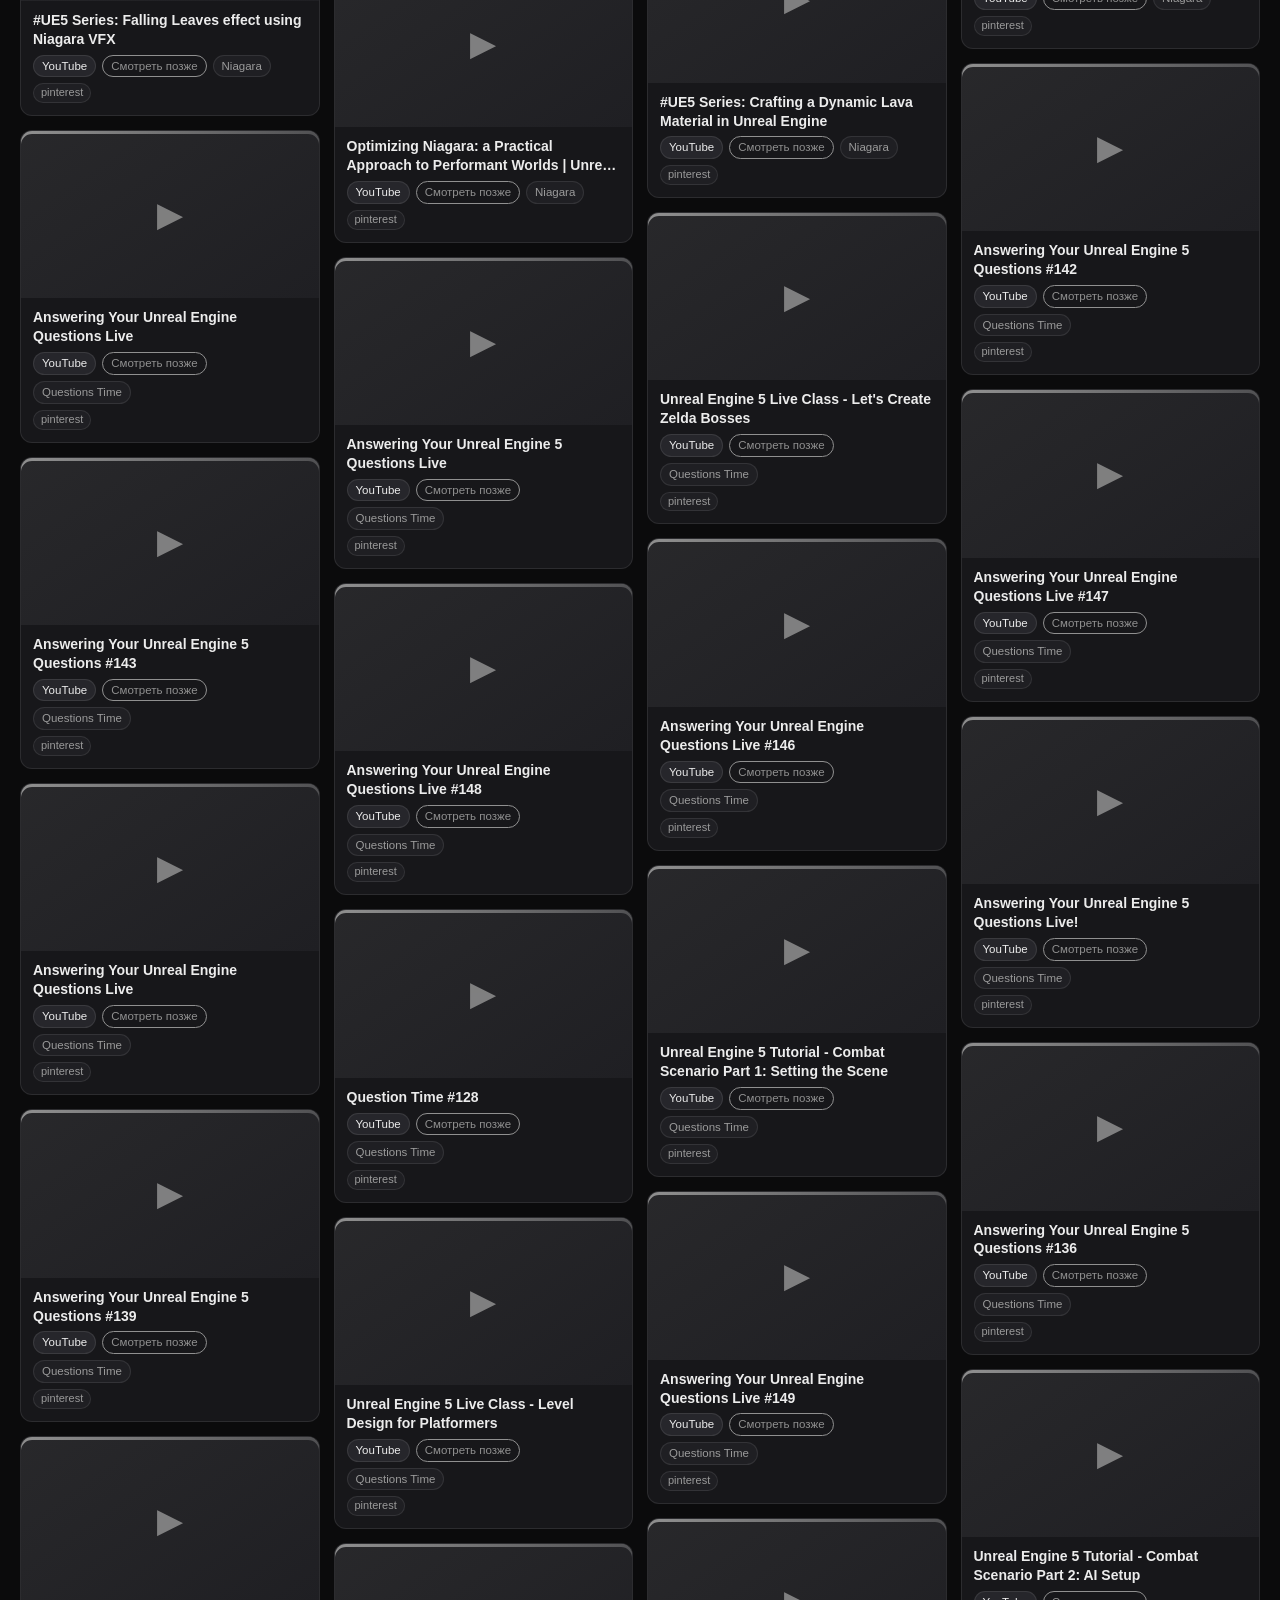
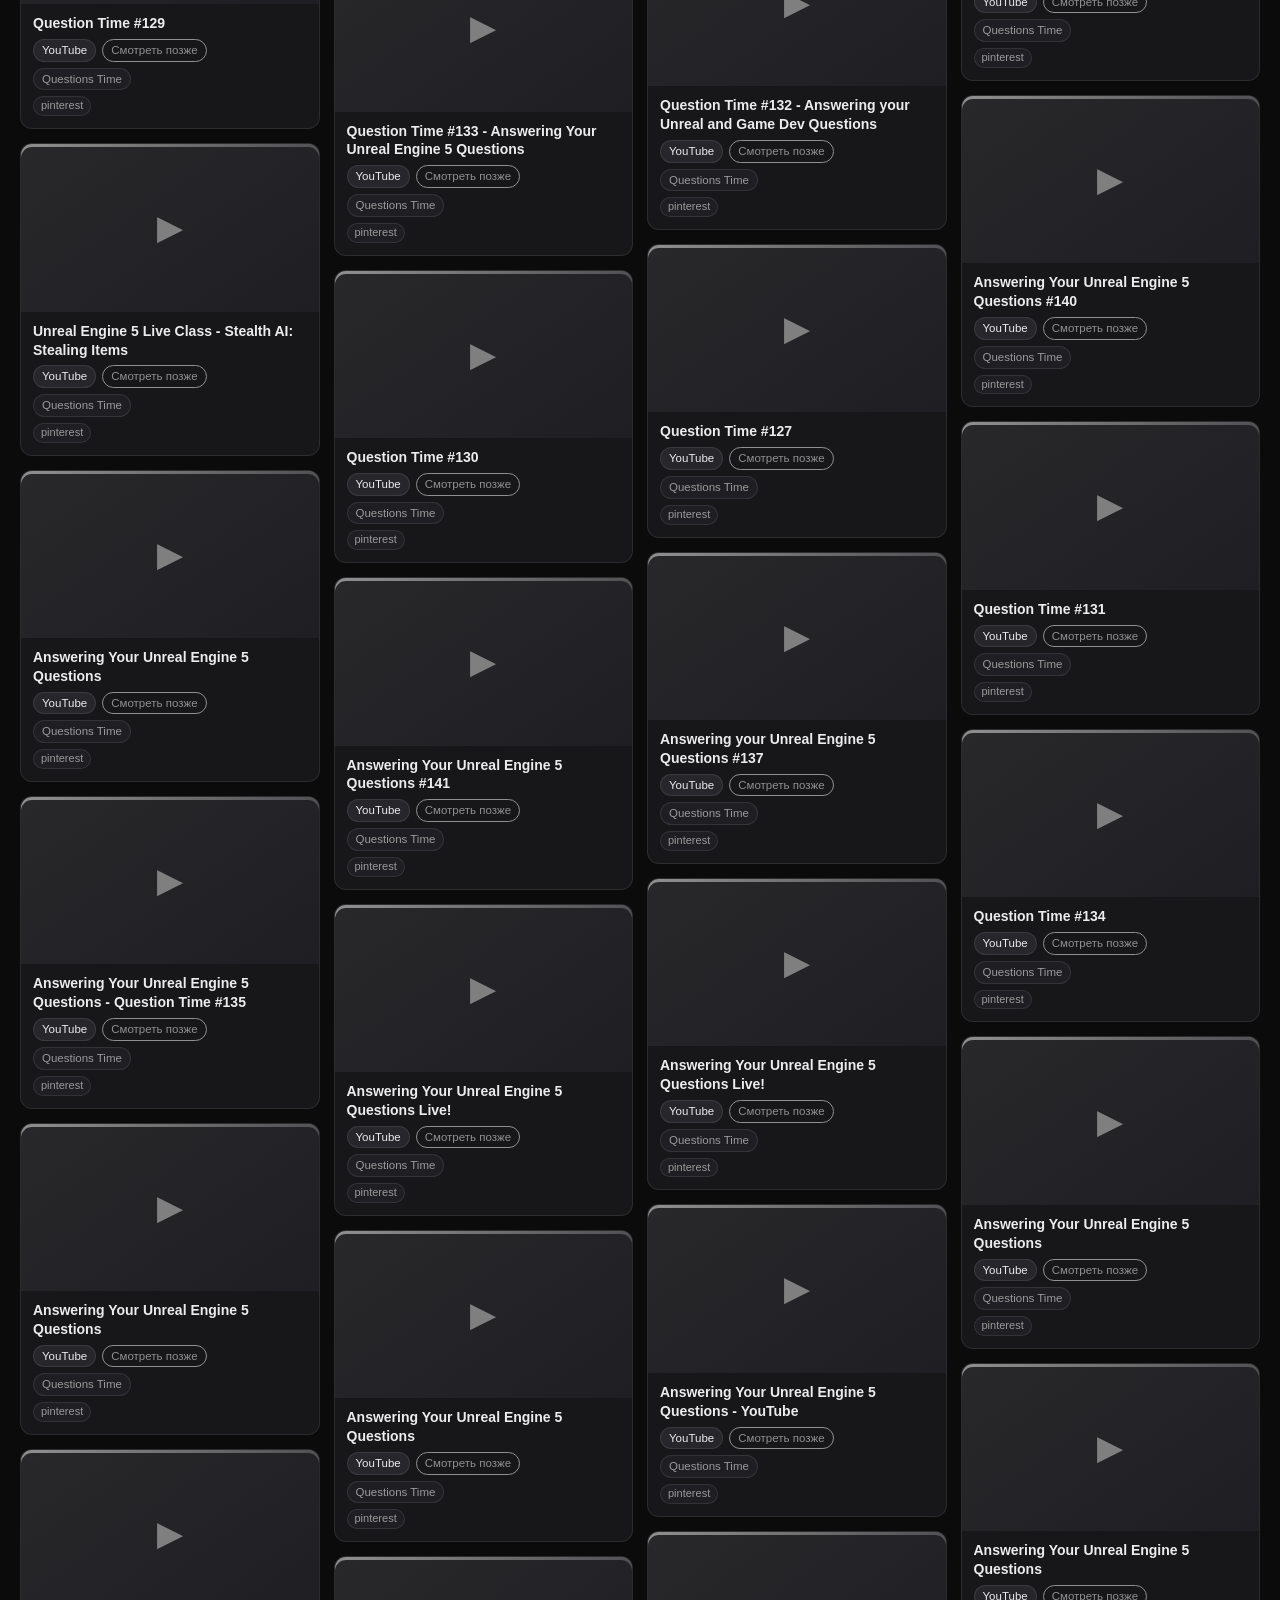
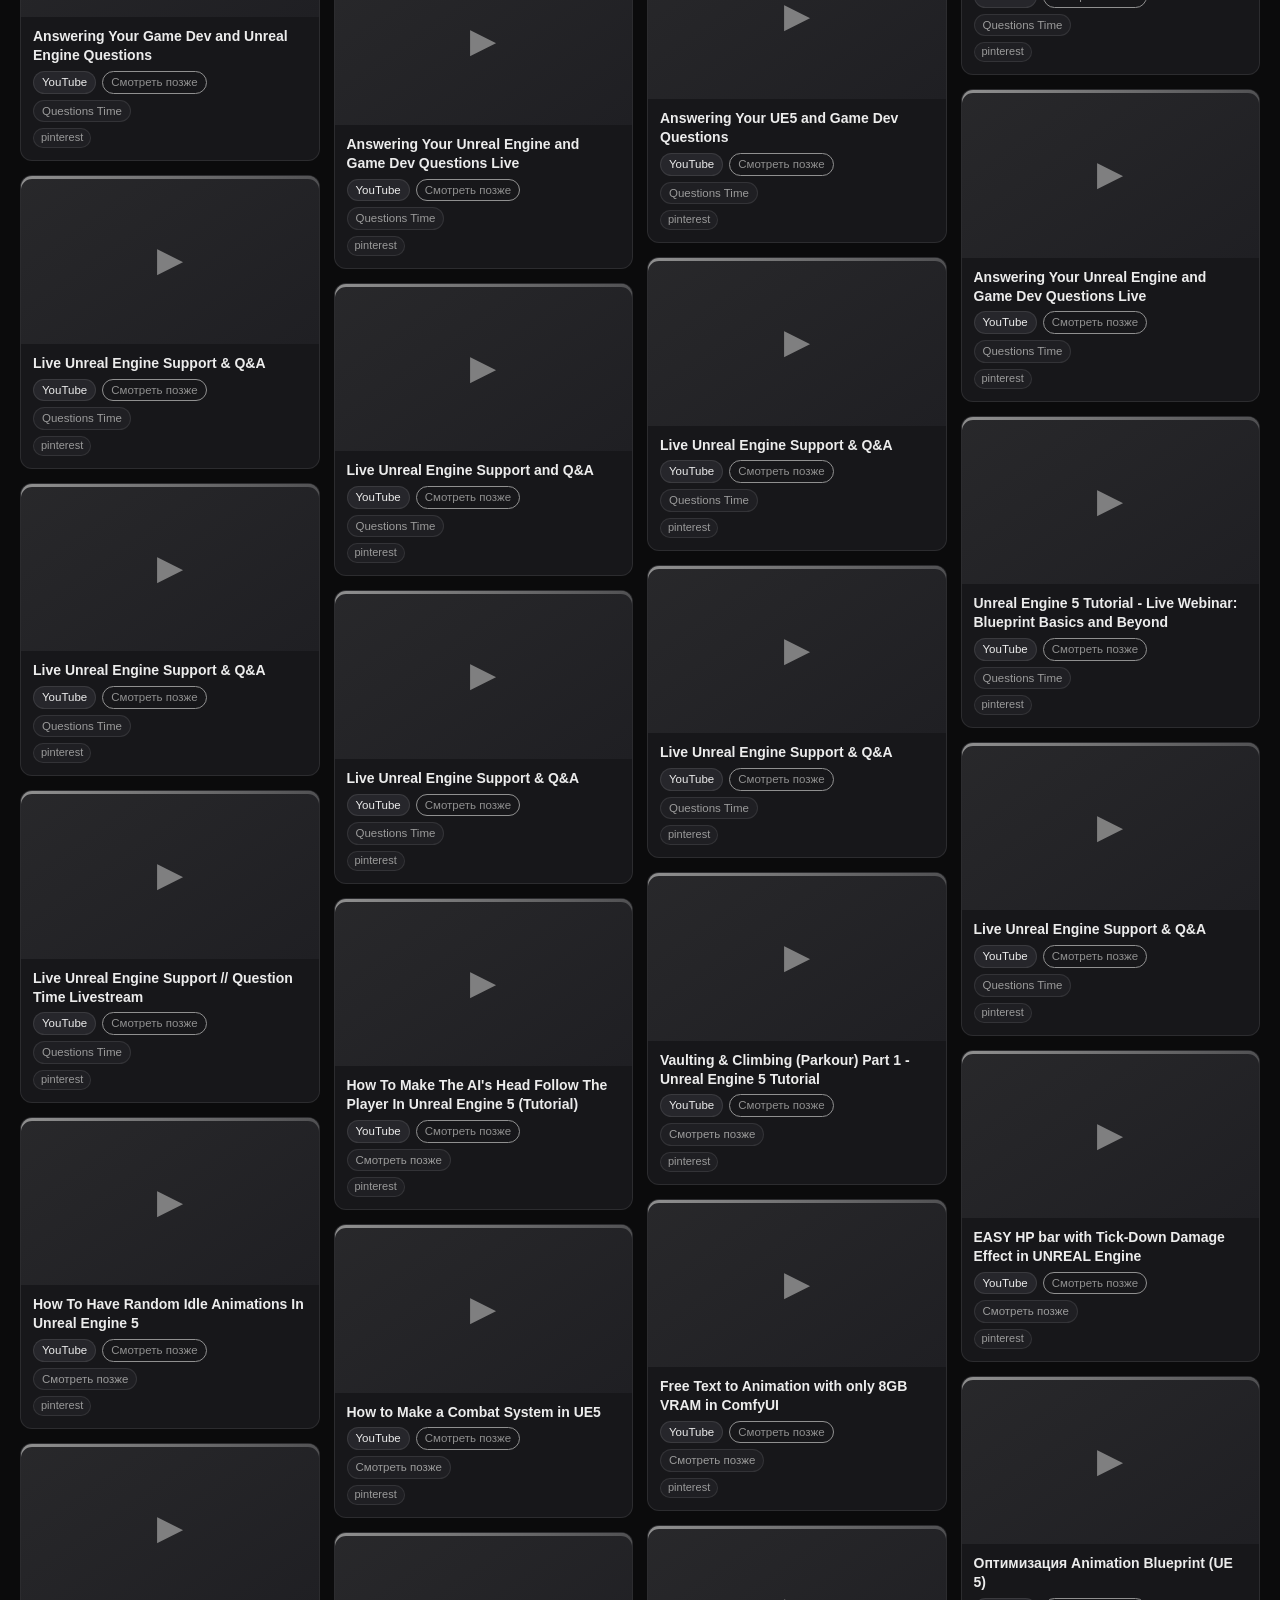
==== commit c24a4a43: "PinVideoBoard: masonry-раскладка по рядам (порядок сортировки = визуальный порядок), сортировка в ко" ====
--- a/index.html
+++ b/index.html
@@ -8,7 +8,7 @@
 <meta property="og:title" content="PinVideoBoard">
 <meta property="og:description" content="Видео-доски: канбан, Pinterest-сетка, фильтры, модальный плеер.">
 <link rel="icon" href="data:image/svg+xml,%3Csvg xmlns='http://www.w3.org/2000/svg' viewBox='0 0 32 32'%3E%3Crect width='32' height='32' rx='8' fill='%23111'/%3E%3Cpath d='M13 10.5v11l9-5.5z' fill='%23fff'/%3E%3C/svg%3E">
-<link rel="stylesheet" href="css/style.css?v=4">
+<link rel="stylesheet" href="css/style.css?v=5">
 </head>
 <body>
 
@@ -73,6 +73,7 @@
         <option value="new">Сначала новые</option>
         <option value="old">Сначала старые</option>
         <option value="title">По названию</option>
+        <option value="manual">Вручную (порядок из канбана)</option>
       </select>
       <button class="ghost-btn" id="f-reset" hidden>Сбросить</button>
     </div>
@@ -312,6 +313,6 @@
 <script src="js/config.js?v=1"></script>
 <script src="js/videos.js?v=1"></script>
 <script src="js/api.js?v=1"></script>
-<script src="js/app.js?v=5"></script>
+<script src="js/app.js?v=6"></script>
 </body>
 </html>
--- a/css/style.css
+++ b/css/style.css
@@ -395,12 +395,28 @@
   padding: 18px 20px 40px;
 }
 
-.grid { columns: 240px; column-gap: 14px; }
+/* Колонки раскладывает app.js (layoutMasonry): карточки идут слева направо по рядам
+   в порядке сортировки. CSS columns для этого не годятся — они заполняют первую
+   колонку сверху вниз и только потом переходят ко второй. */
+.grid {
+  --col-min: 240px;
+  --gap: 14px;
+  display: flex;
+  align-items: flex-start;
+  gap: var(--gap);
+}
+
+.mcol {
+  flex: 1 1 0;
+  min-width: 0;
+  display: flex;
+  flex-direction: column;
+  gap: var(--gap);
+}
 
 .card {
-  break-inside: avoid;
   width: 100%;
-  margin: 0 0 14px;
+  margin: 0;
   background: var(--surface);
   border: 1px solid var(--line);
   border-radius: 12px;
@@ -417,17 +433,19 @@
   position: relative;
   background: var(--surface-2);
   overflow: hidden;
+  /* фиксированные пропорции превью: высота карточки известна до загрузки картинки,
+     поэтому раскладка не «прыгает» и порядок рядов сохраняется */
+  aspect-ratio: 16 / 9;
 }
 
 .card-thumb {
   display: block;
   width: 100%;
-  height: auto;
-  min-height: 60px;
+  height: 100%;
+  object-fit: cover;
 }
 
 .card-thumb-wrap.ph {
-  aspect-ratio: 16 / 9;
   display: flex;
   align-items: center;
   justify-content: center;
@@ -1271,7 +1289,6 @@
 
 @media (max-width: 560px) {
   .brand-name { display: none; }
-  .grid { columns: 160px; column-gap: 10px; }
-  .card { margin-bottom: 10px; }
+  .grid { --col-min: 160px; --gap: 10px; }
   .kb-col { width: 240px; }
 }
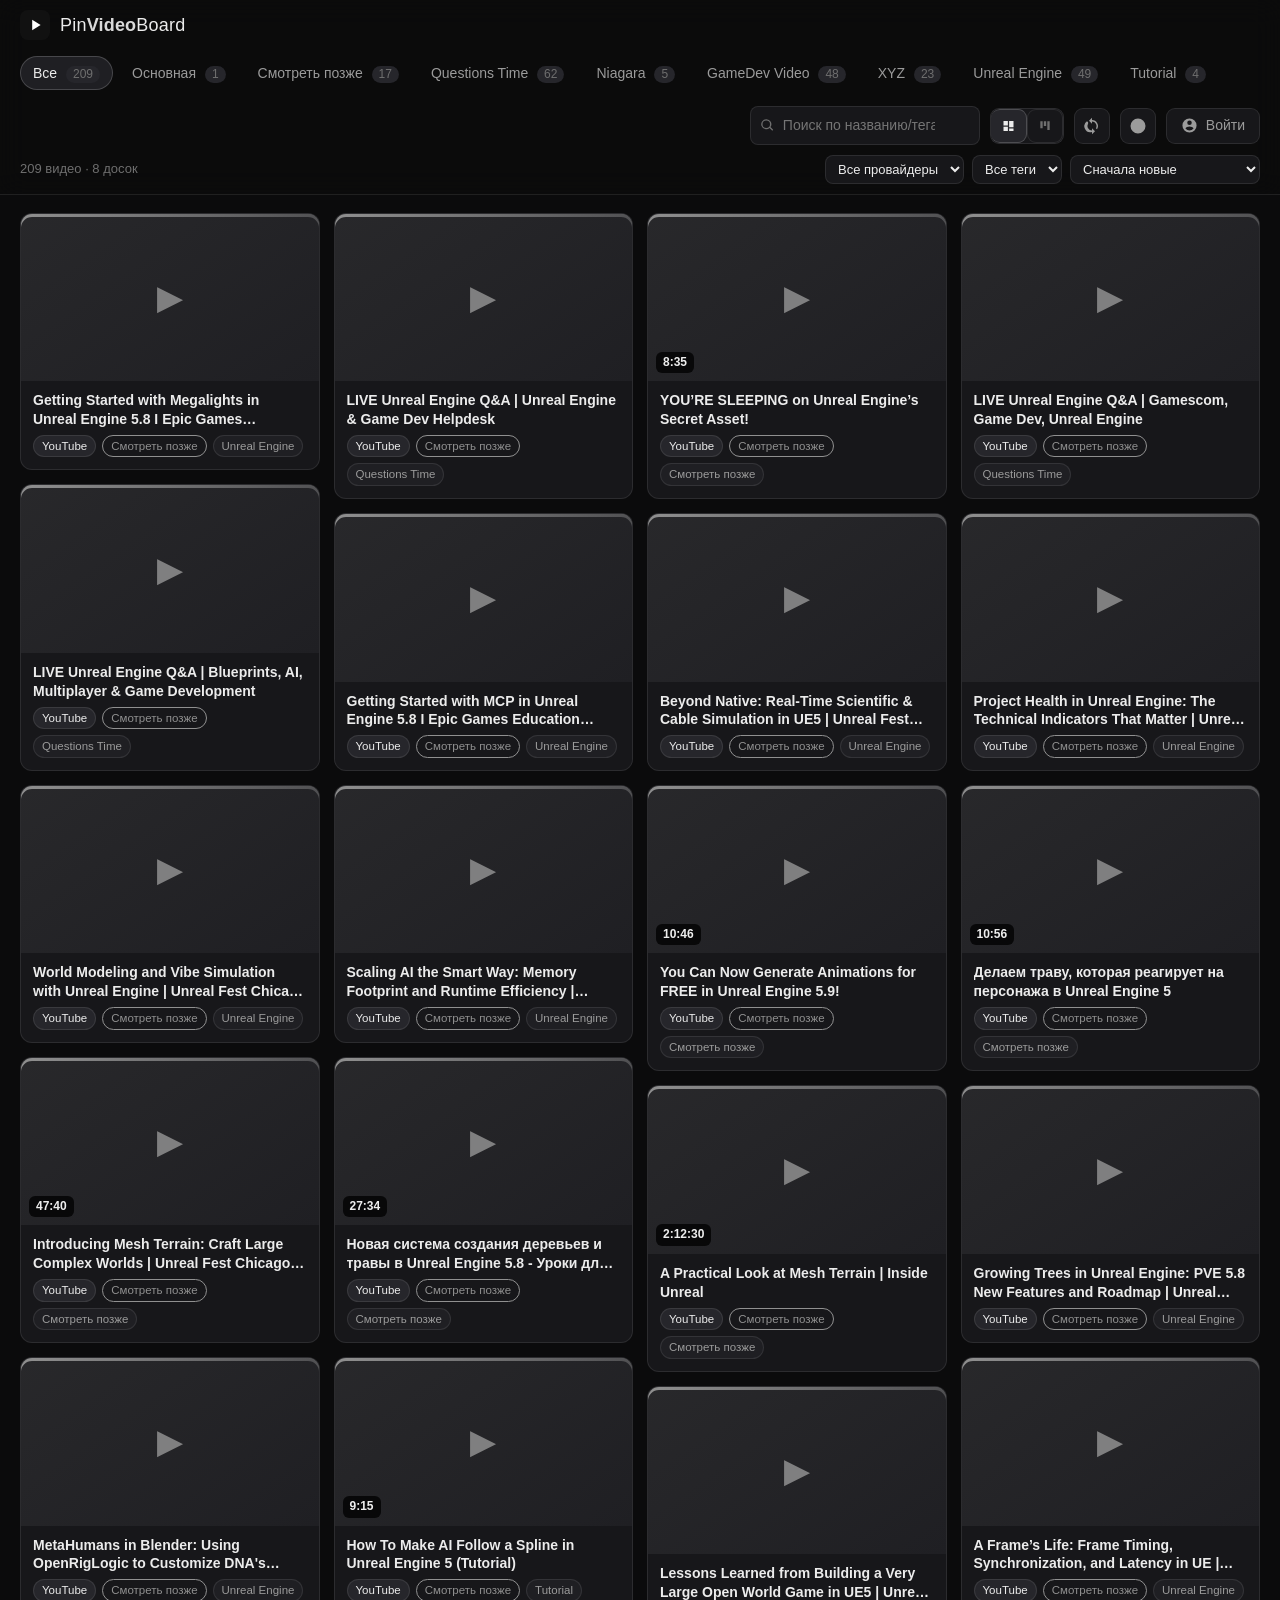
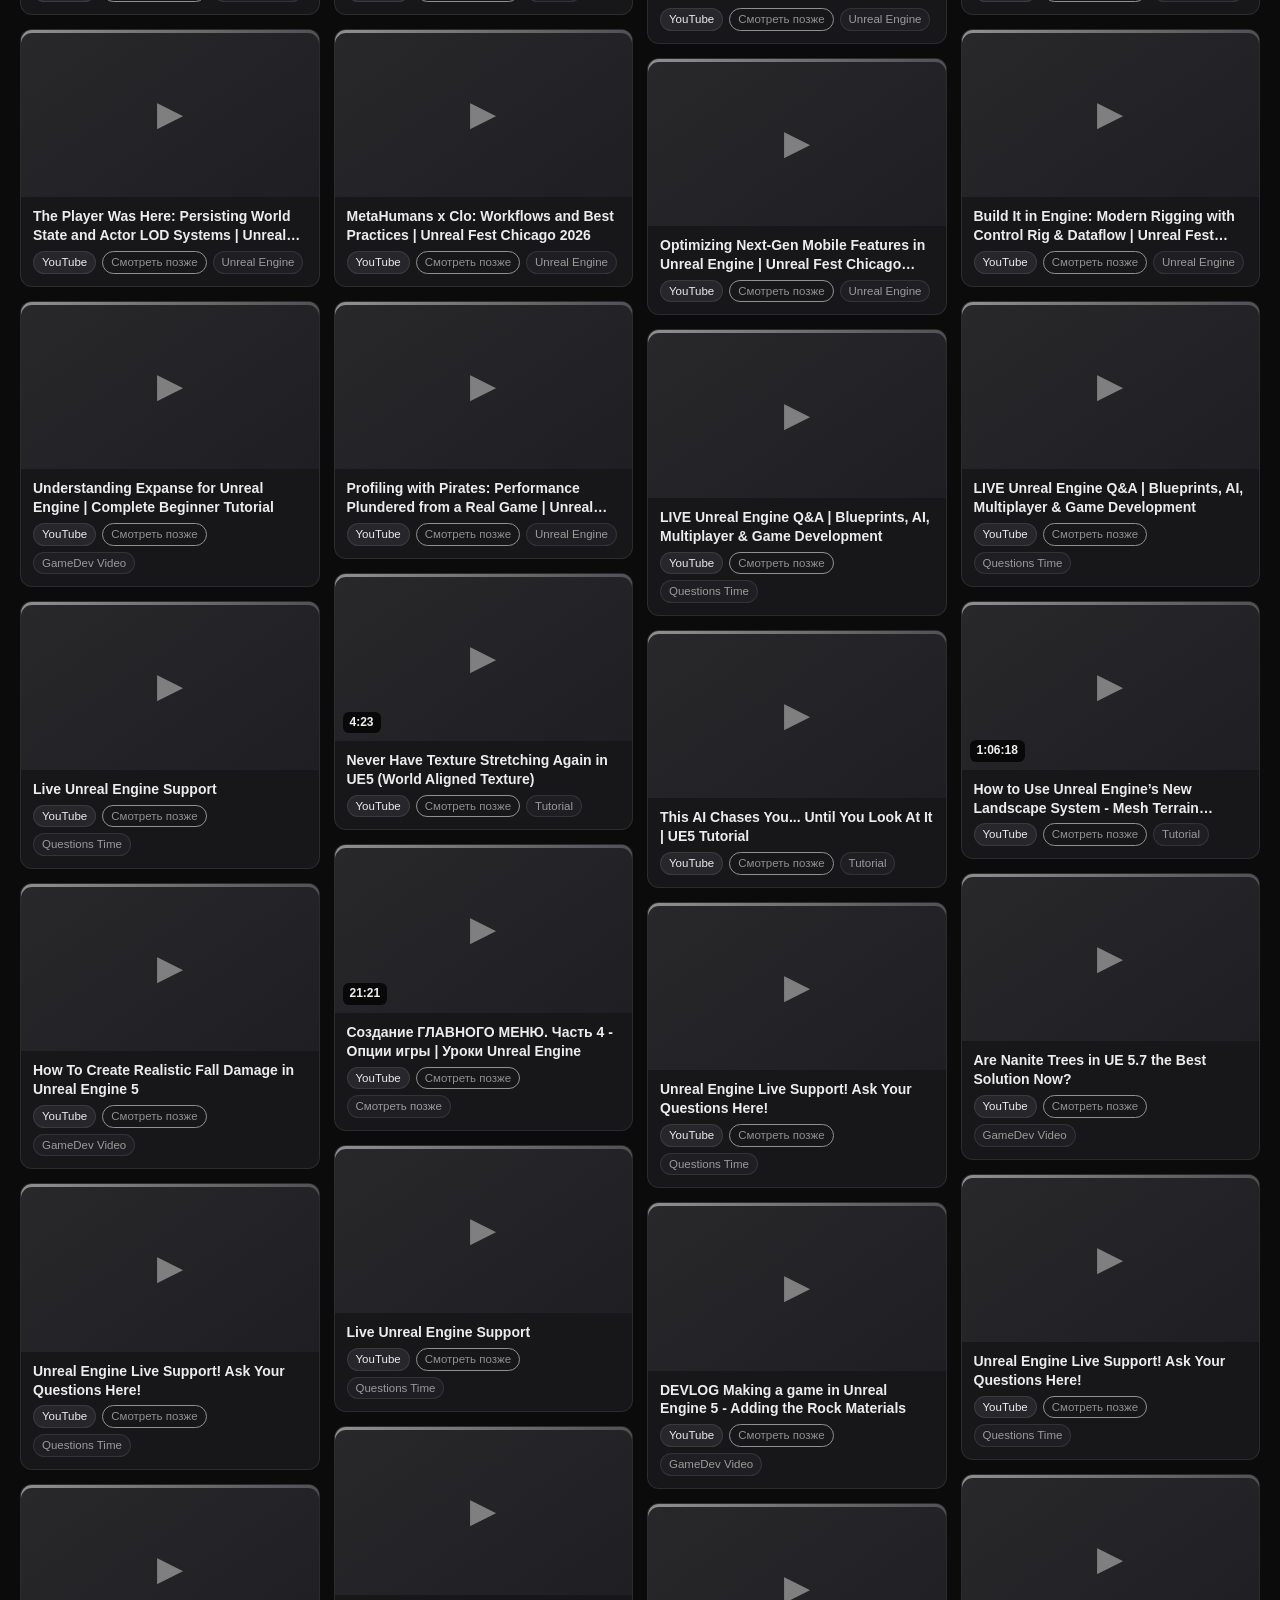
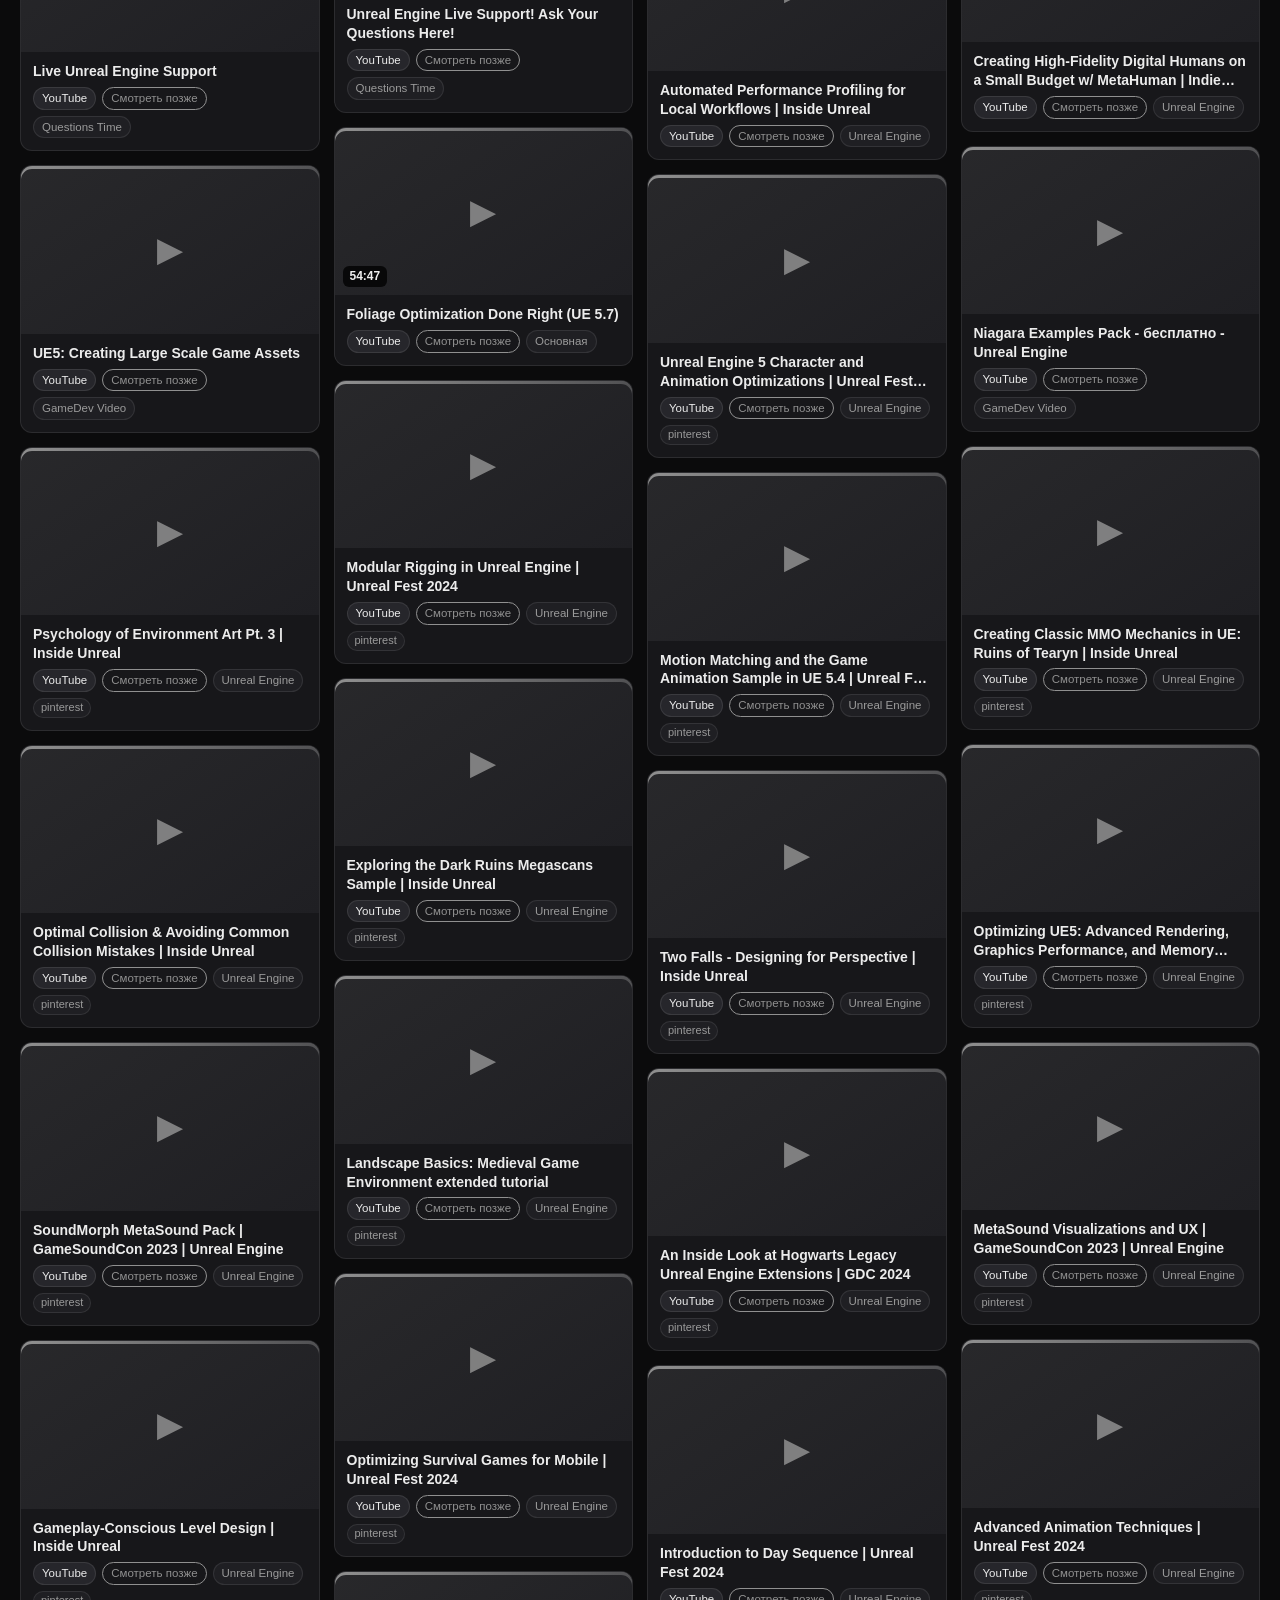
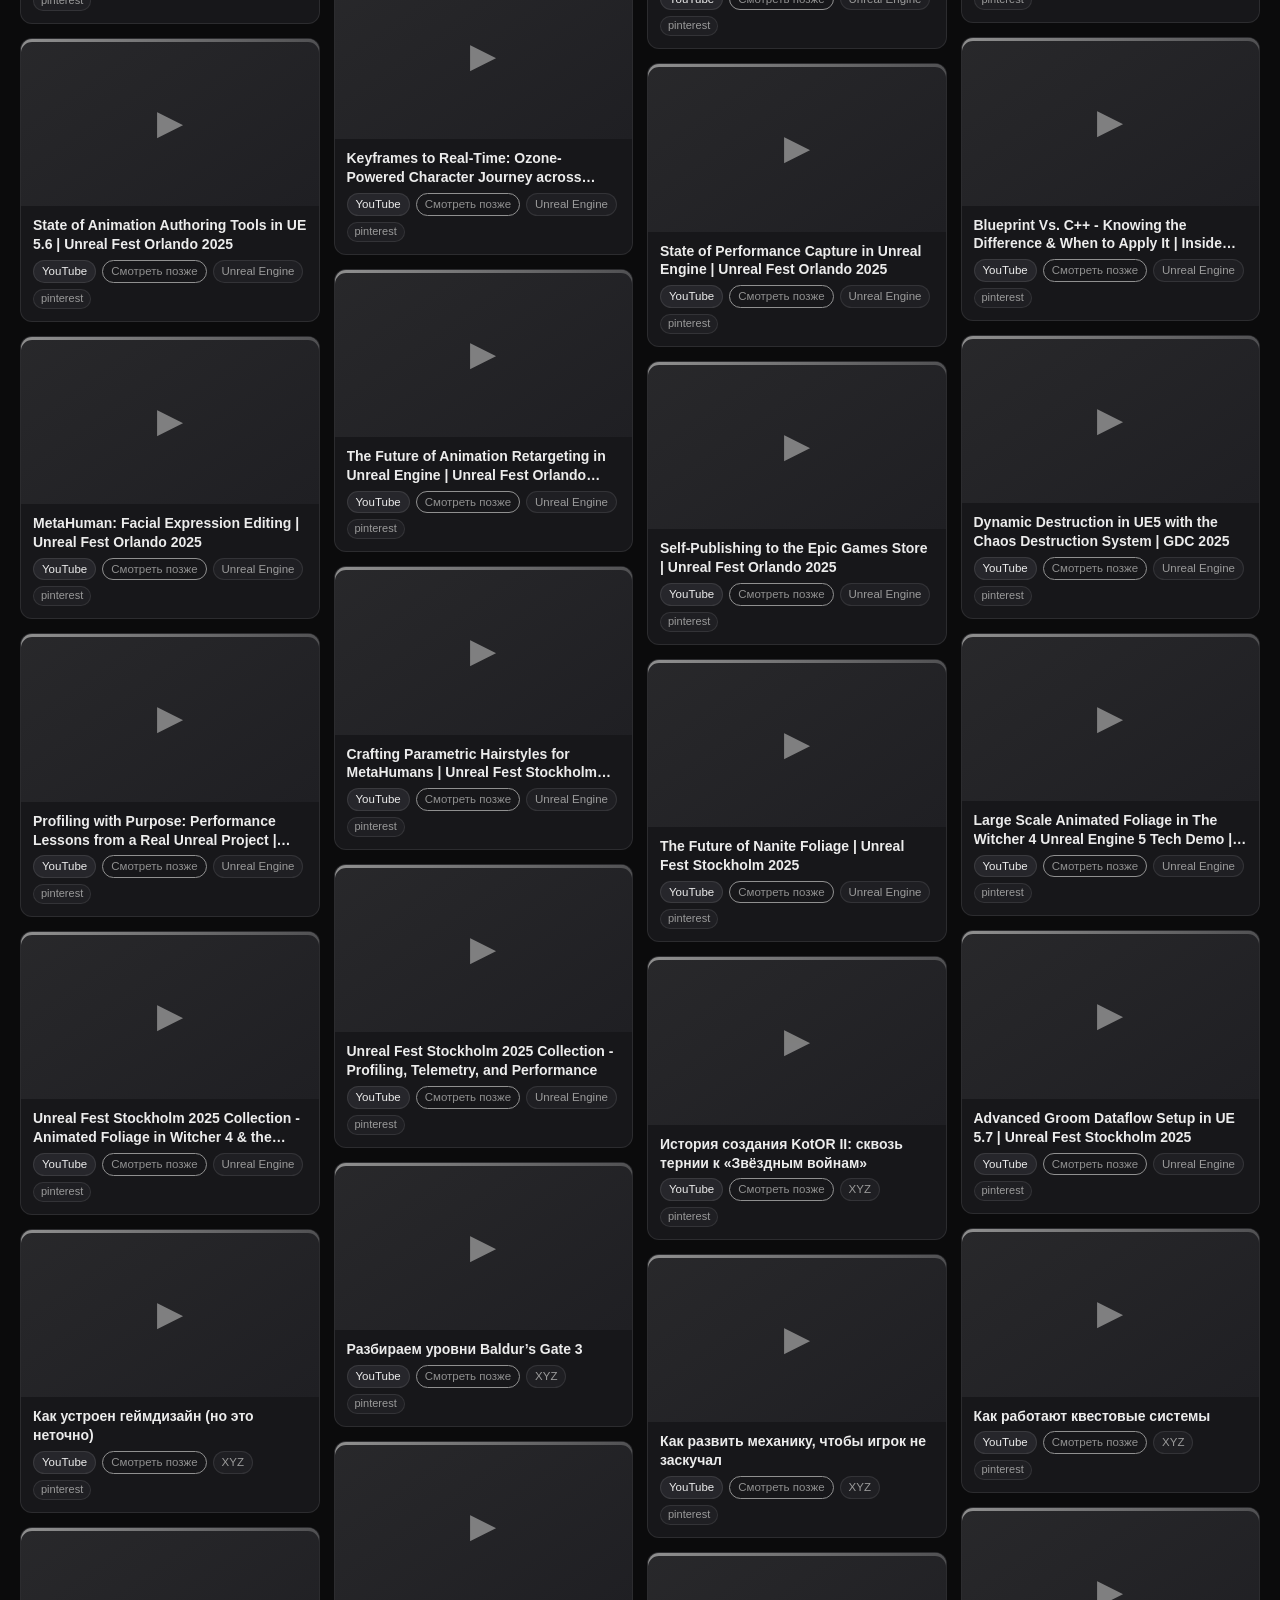
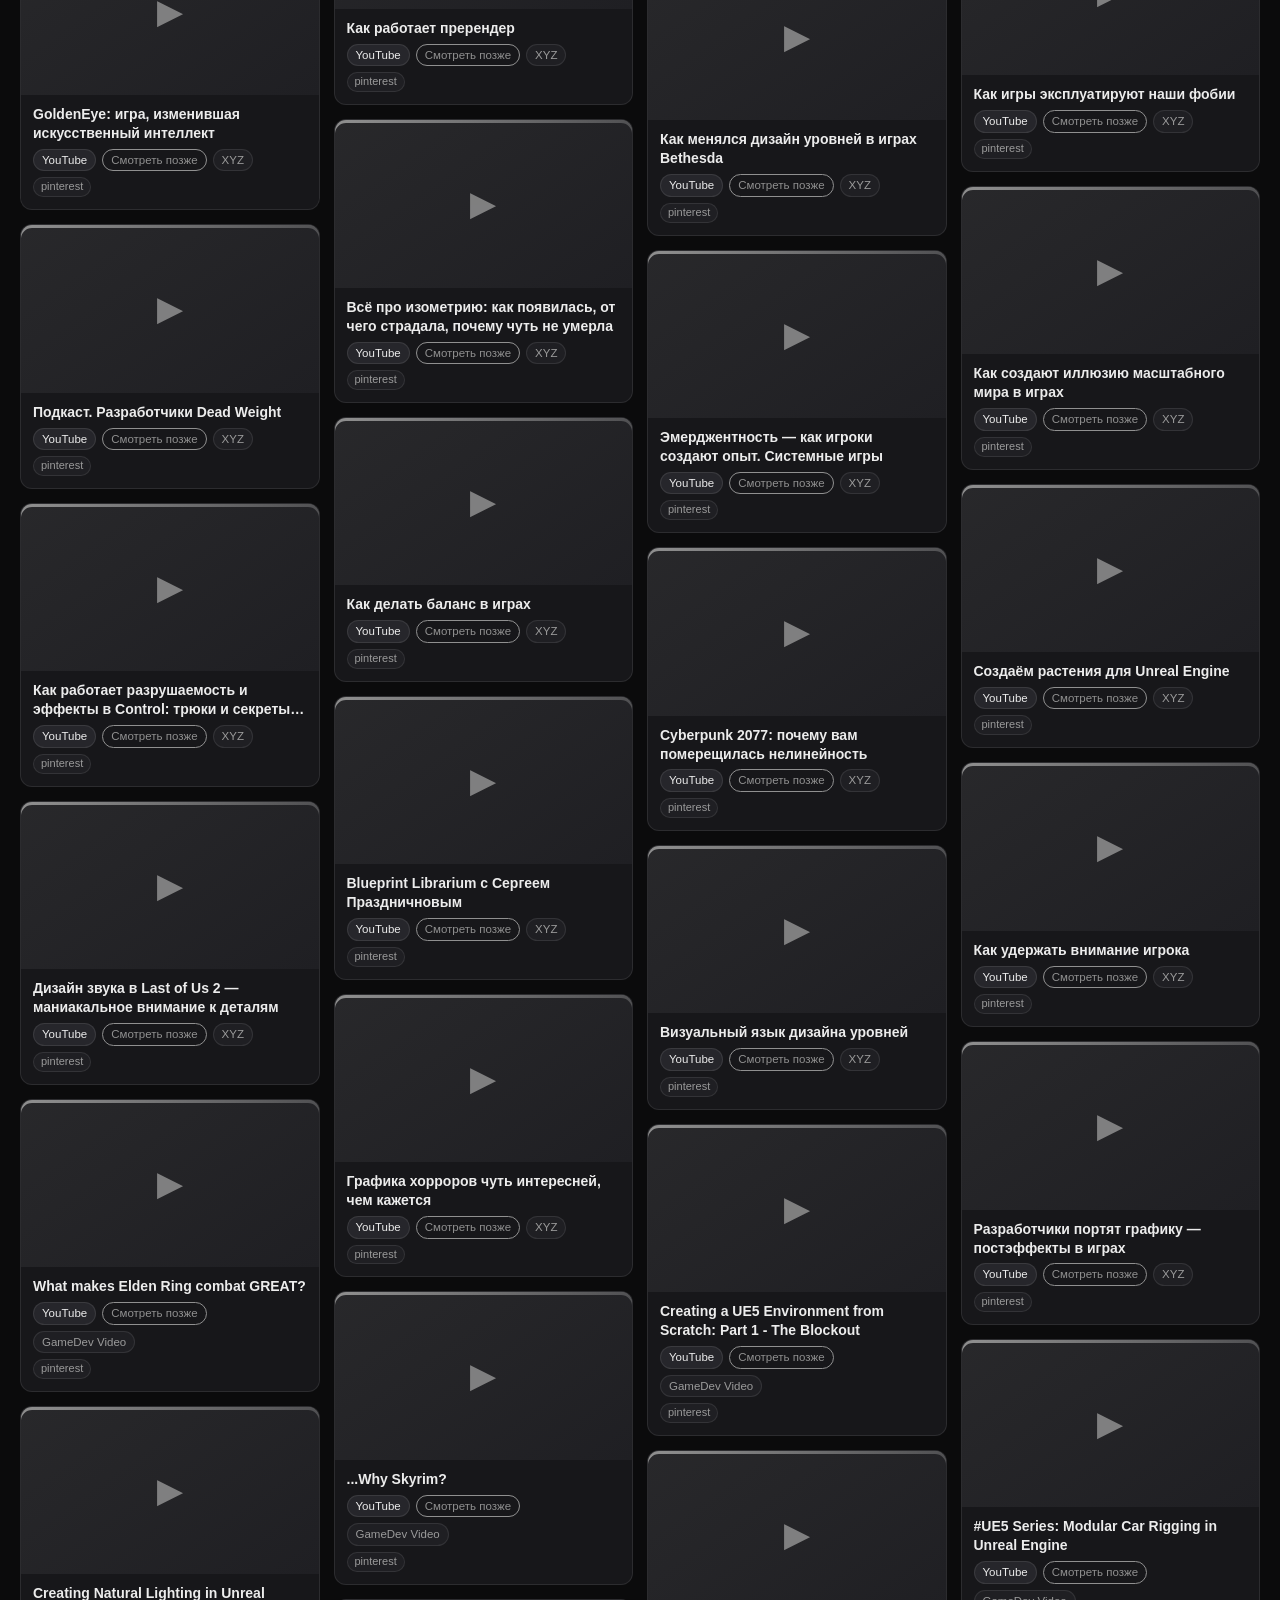
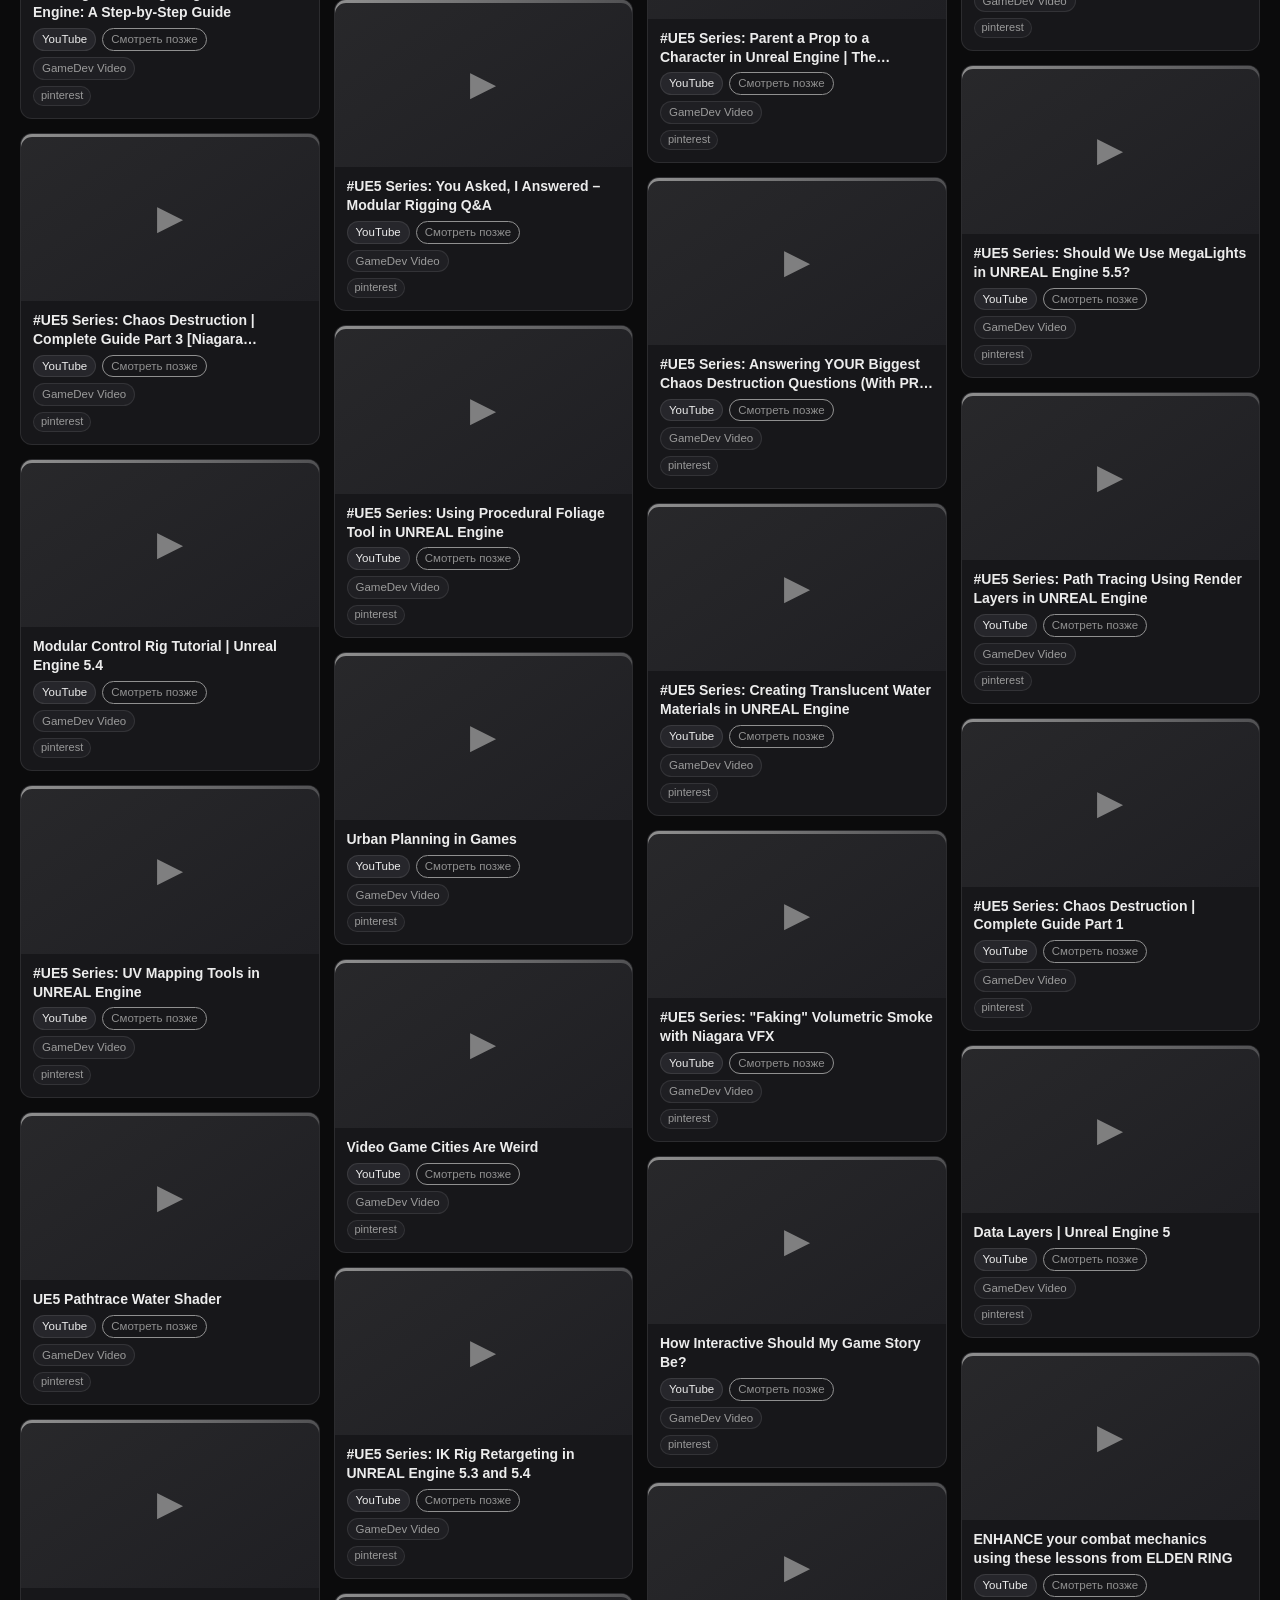
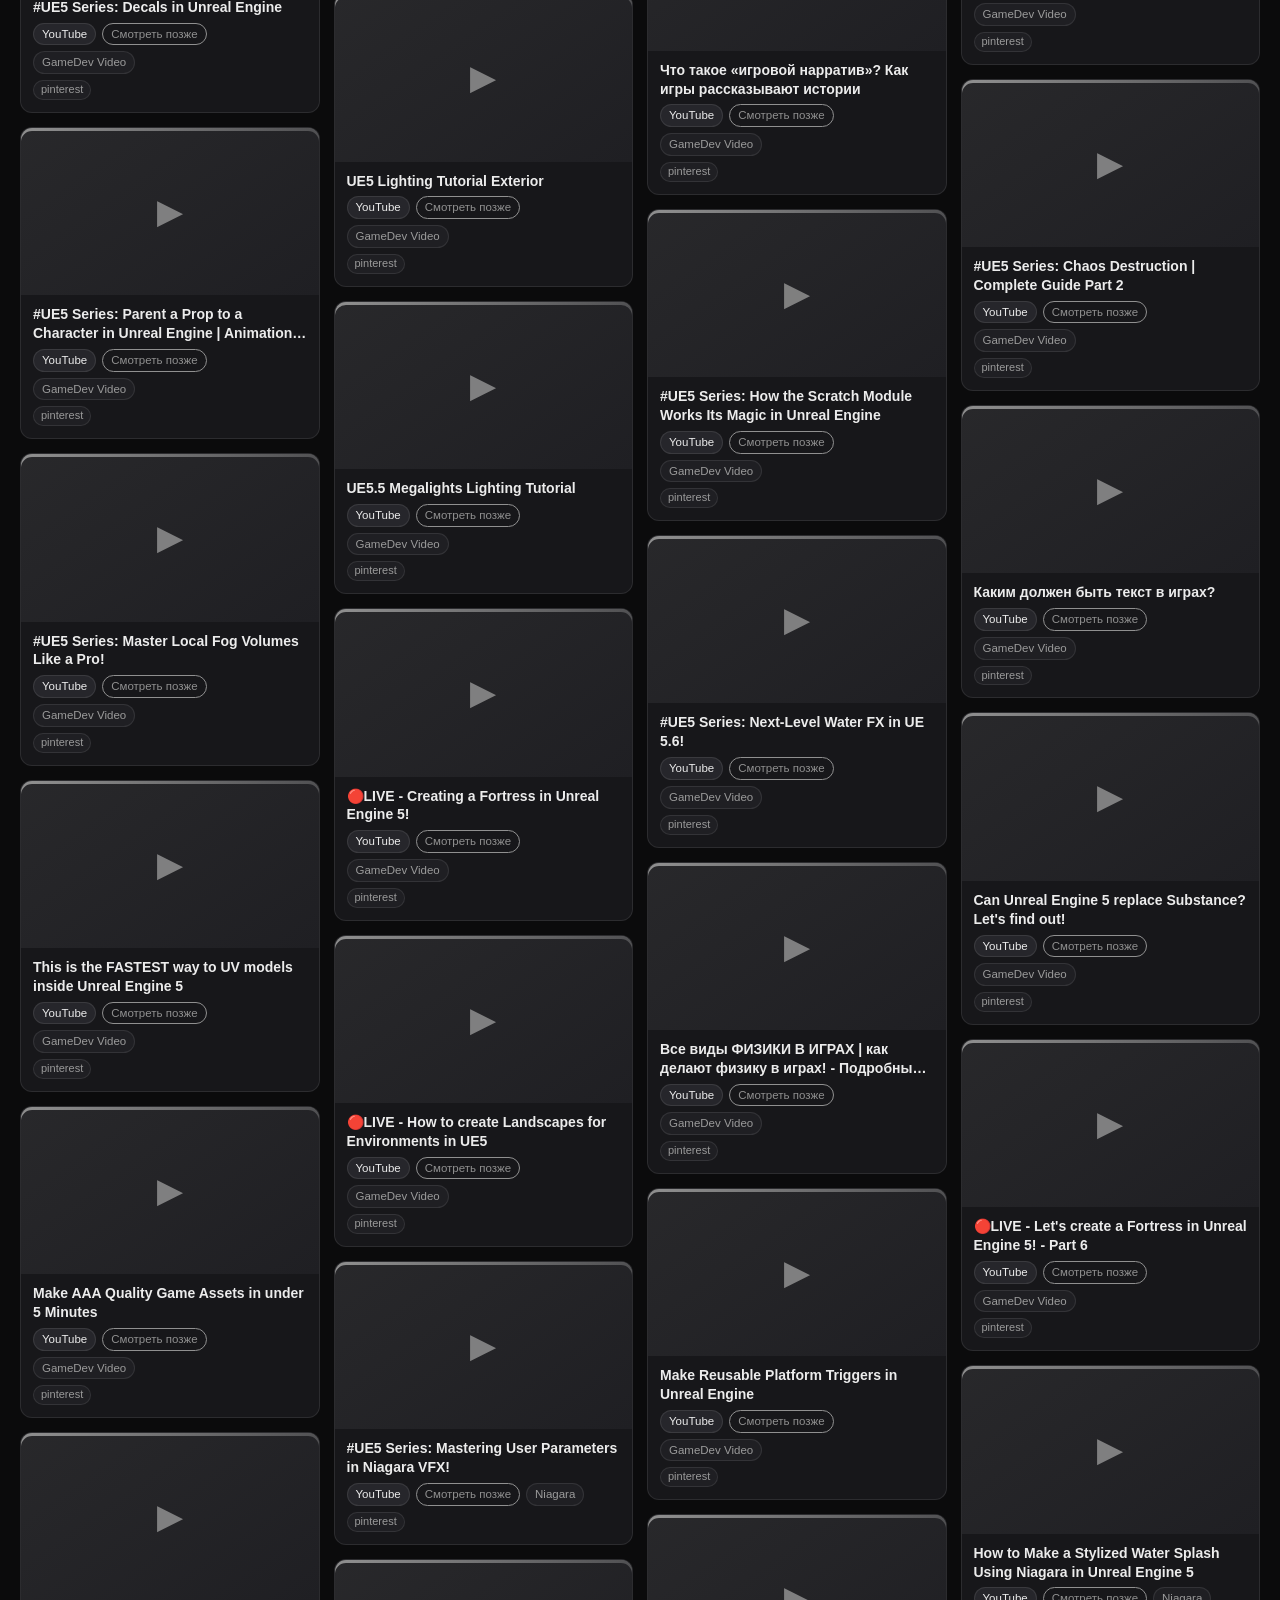
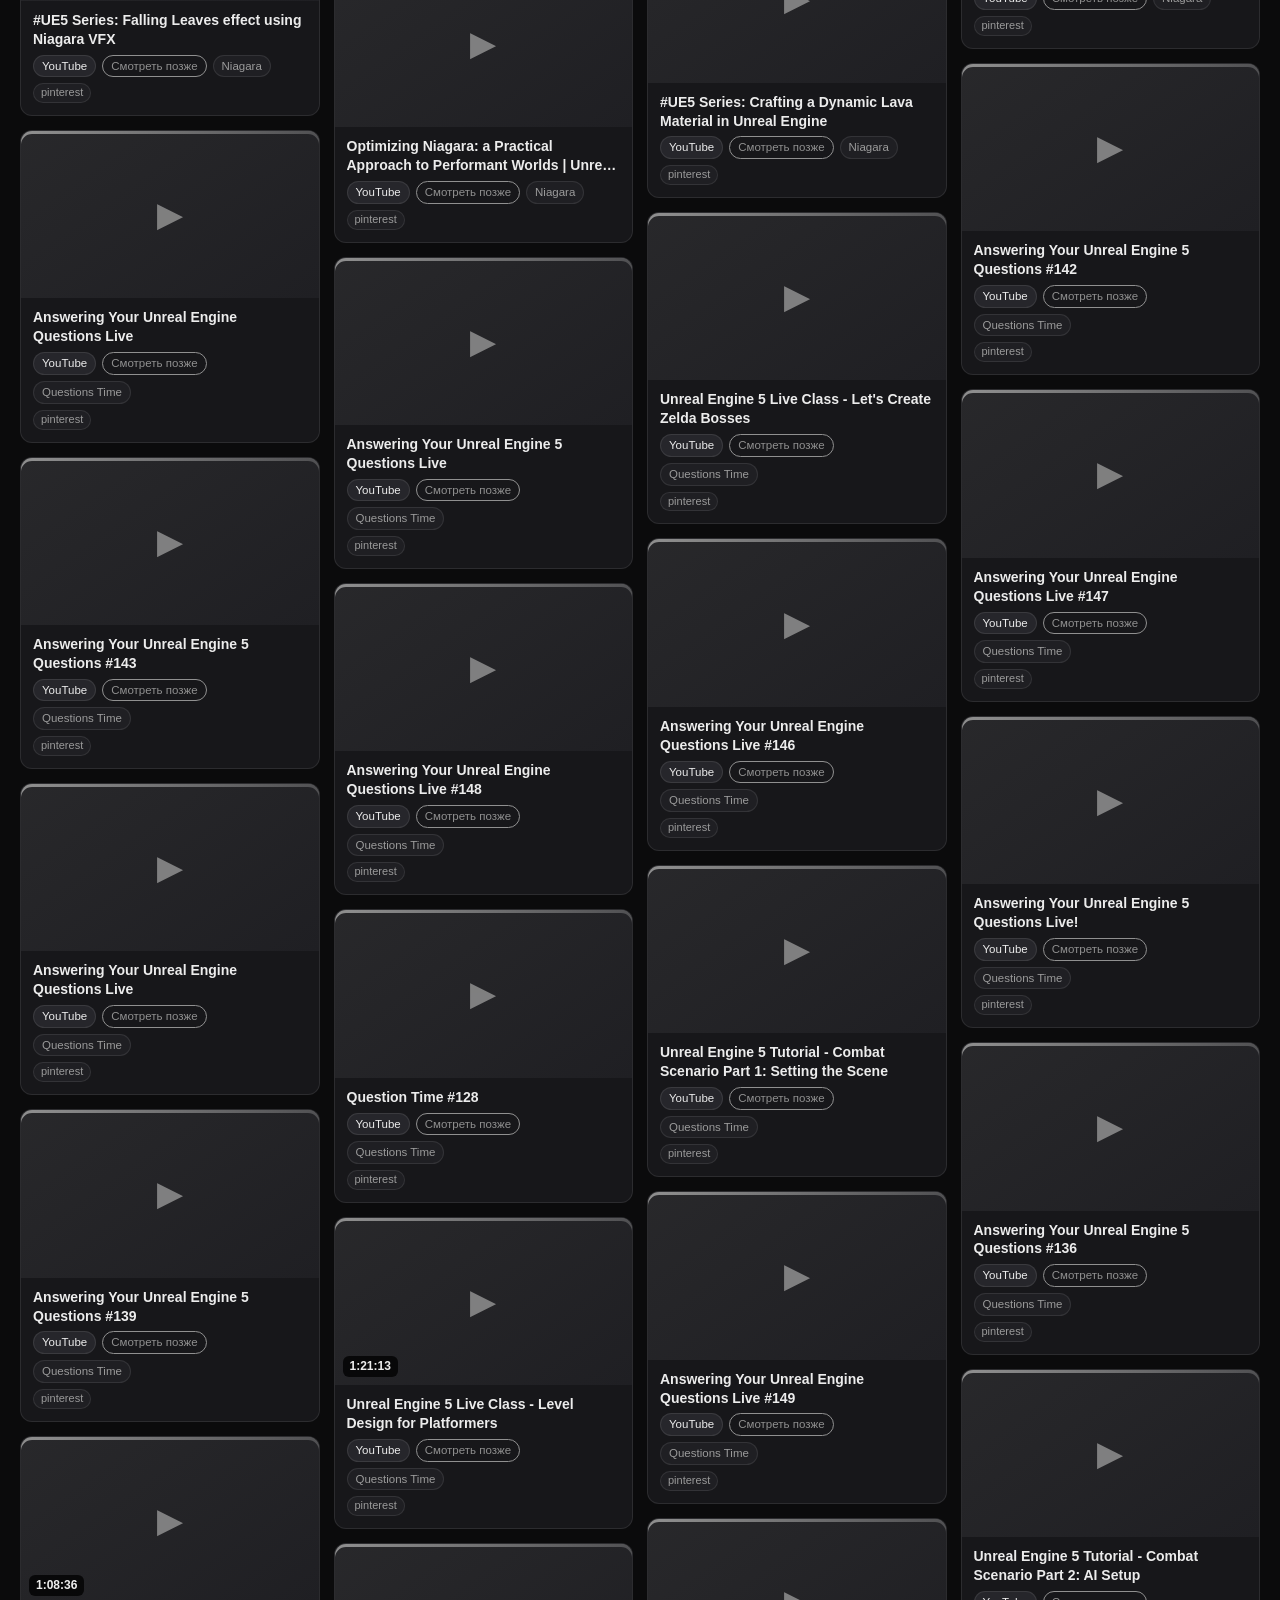
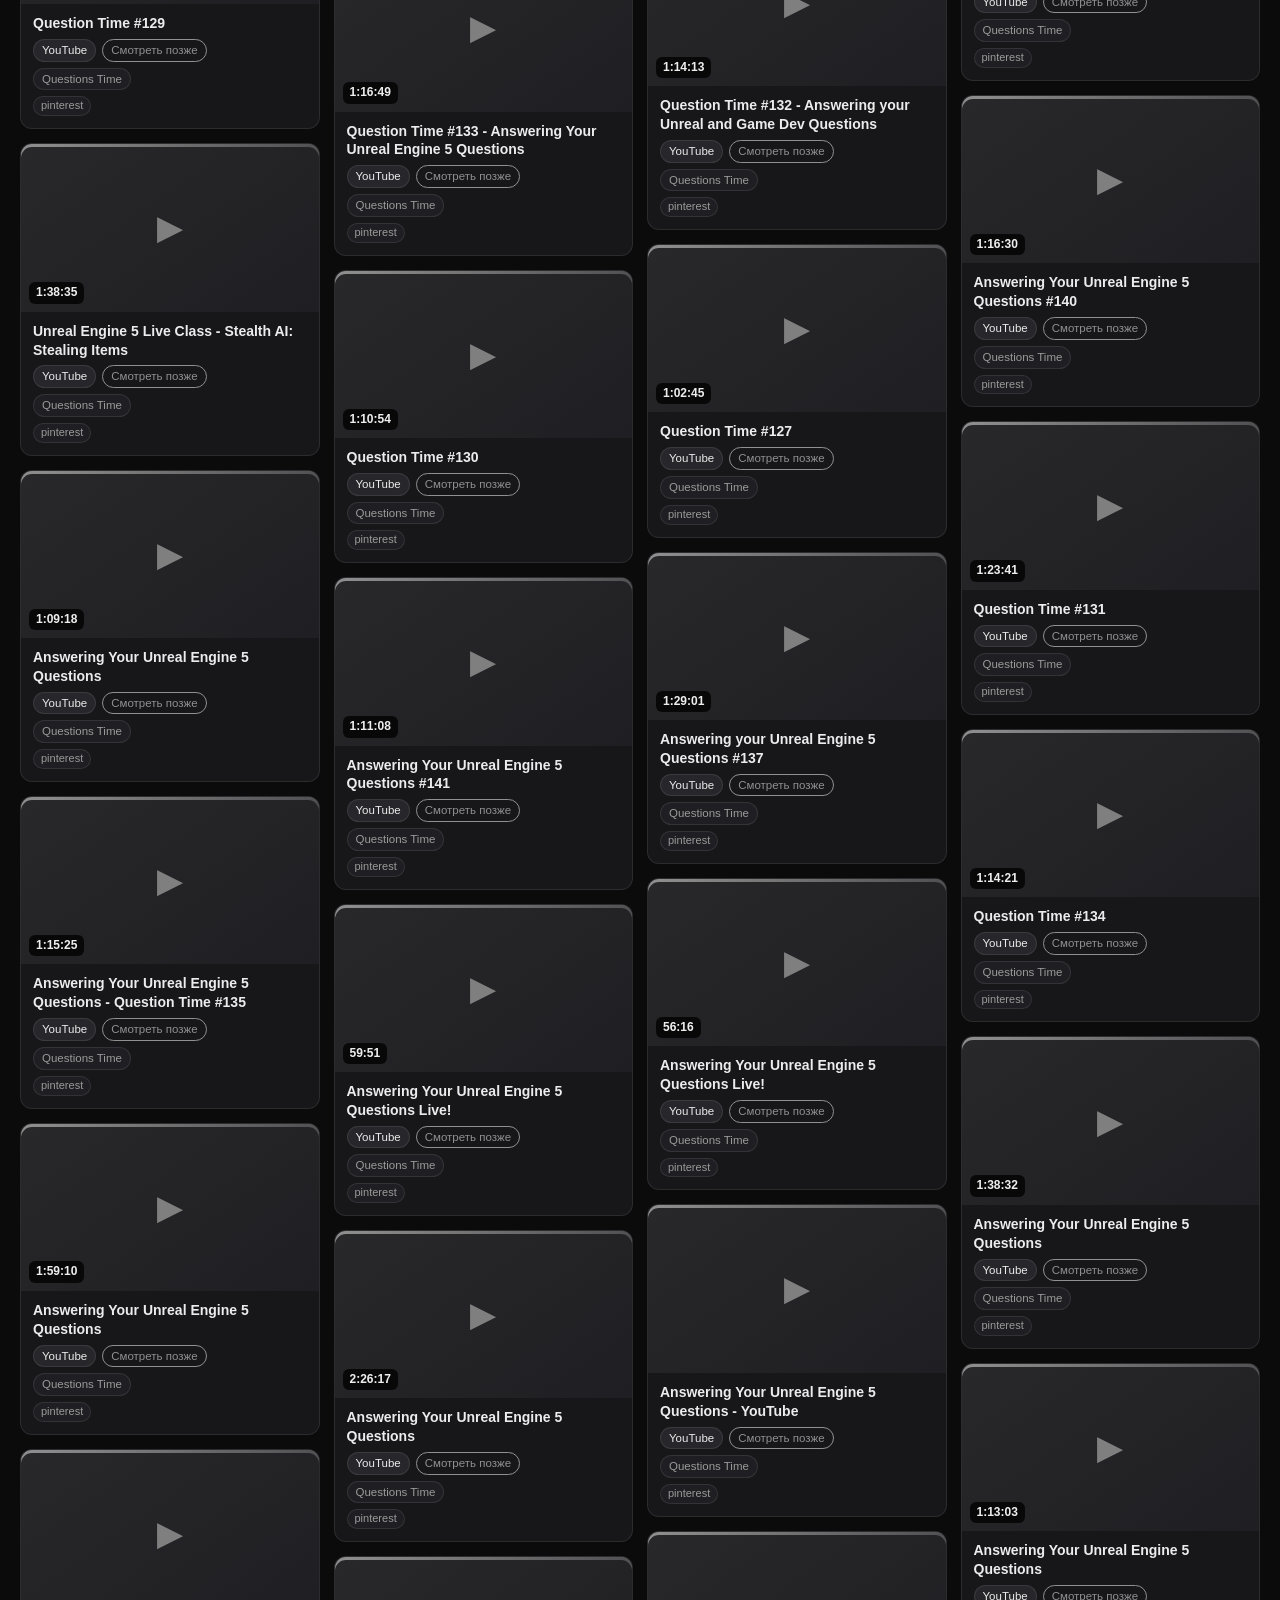
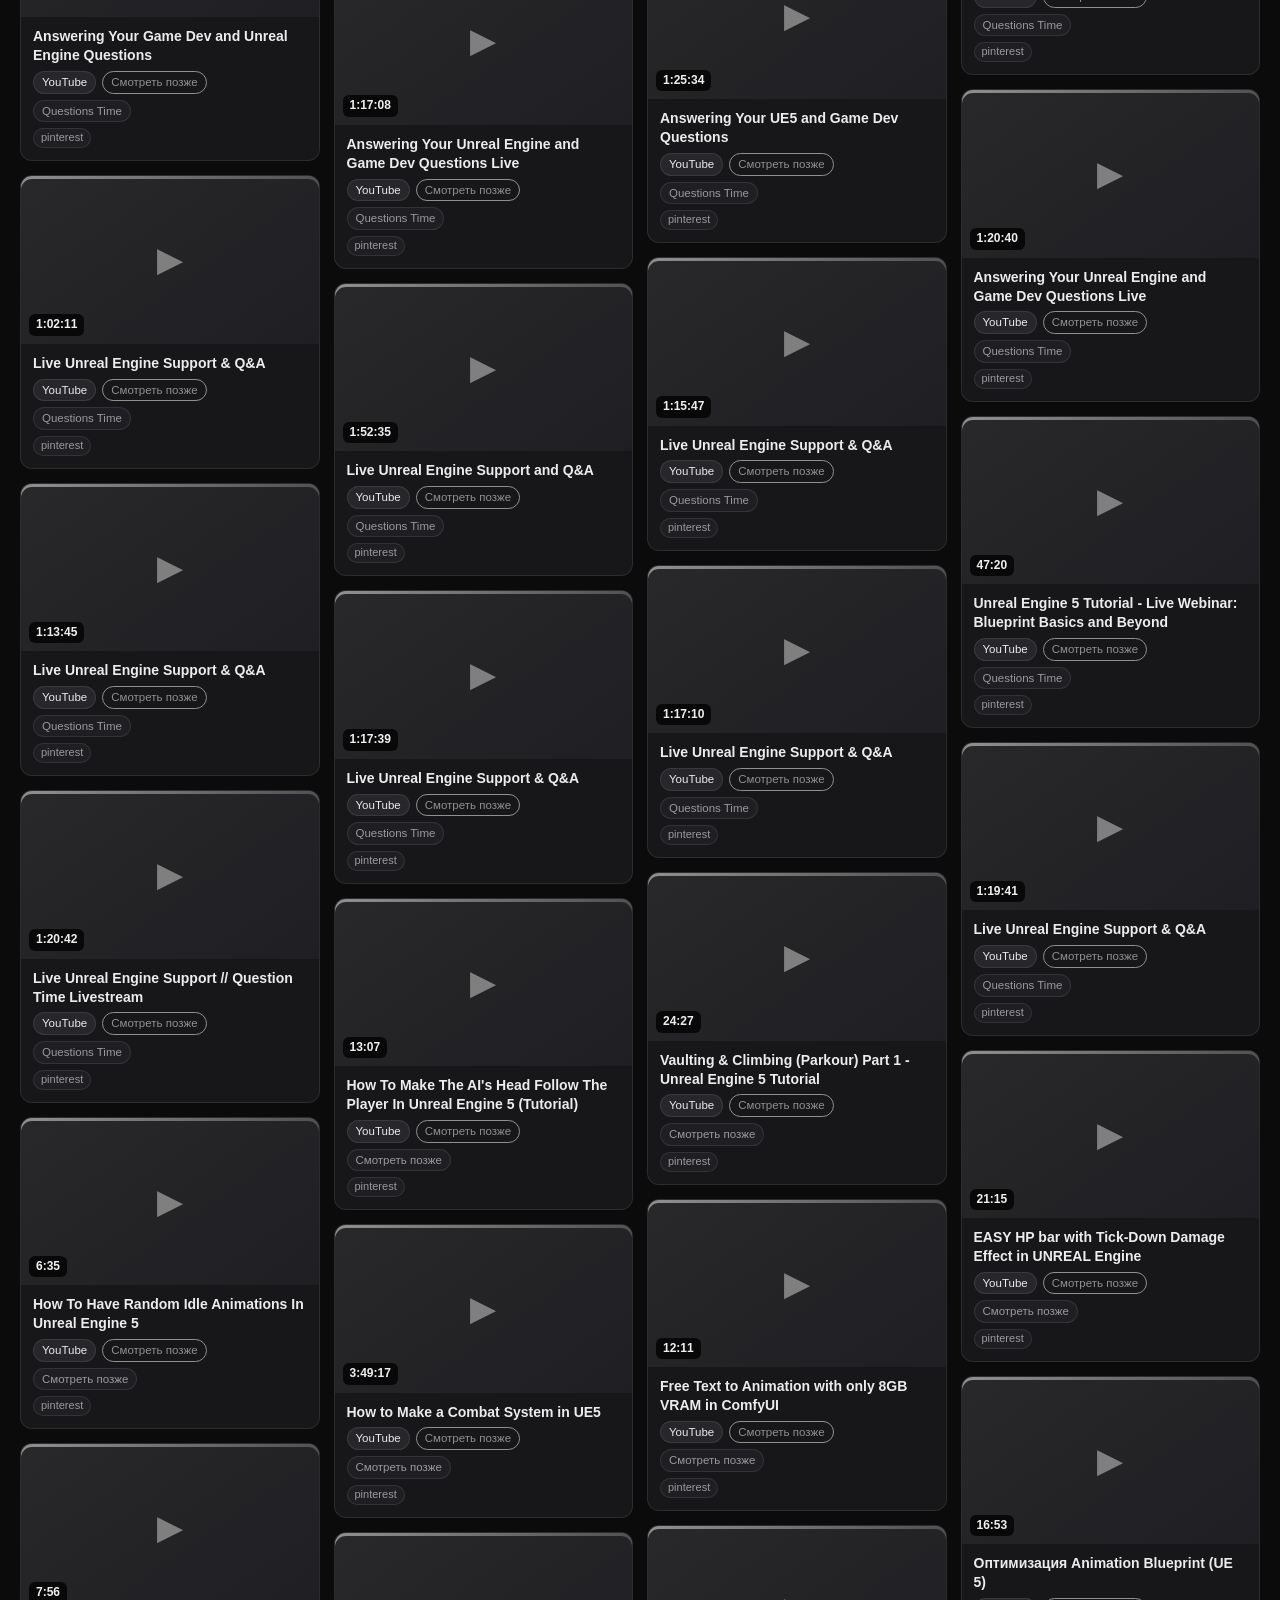
==== commit 93190dc7: "PinVideoBoard: бейдж длительности в левом нижнем углу превью + tools/fill-durations.mjs (заполнение " ====
--- a/index.html
+++ b/index.html
@@ -8,7 +8,7 @@
 <meta property="og:title" content="PinVideoBoard">
 <meta property="og:description" content="Видео-доски: канбан, Pinterest-сетка, фильтры, модальный плеер.">
 <link rel="icon" href="data:image/svg+xml,%3Csvg xmlns='http://www.w3.org/2000/svg' viewBox='0 0 32 32'%3E%3Crect width='32' height='32' rx='8' fill='%23111'/%3E%3Cpath d='M13 10.5v11l9-5.5z' fill='%23fff'/%3E%3C/svg%3E">
-<link rel="stylesheet" href="css/style.css?v=5">
+<link rel="stylesheet" href="css/style.css?v=6">
 </head>
 <body>
 
--- a/css/style.css
+++ b/css/style.css
@@ -489,7 +489,7 @@
 
 .card-chip-duration {
   position: absolute;
-  right: 8px;
+  left: 8px;
   bottom: 8px;
   padding: 2px 7px;
   border-radius: 6px;
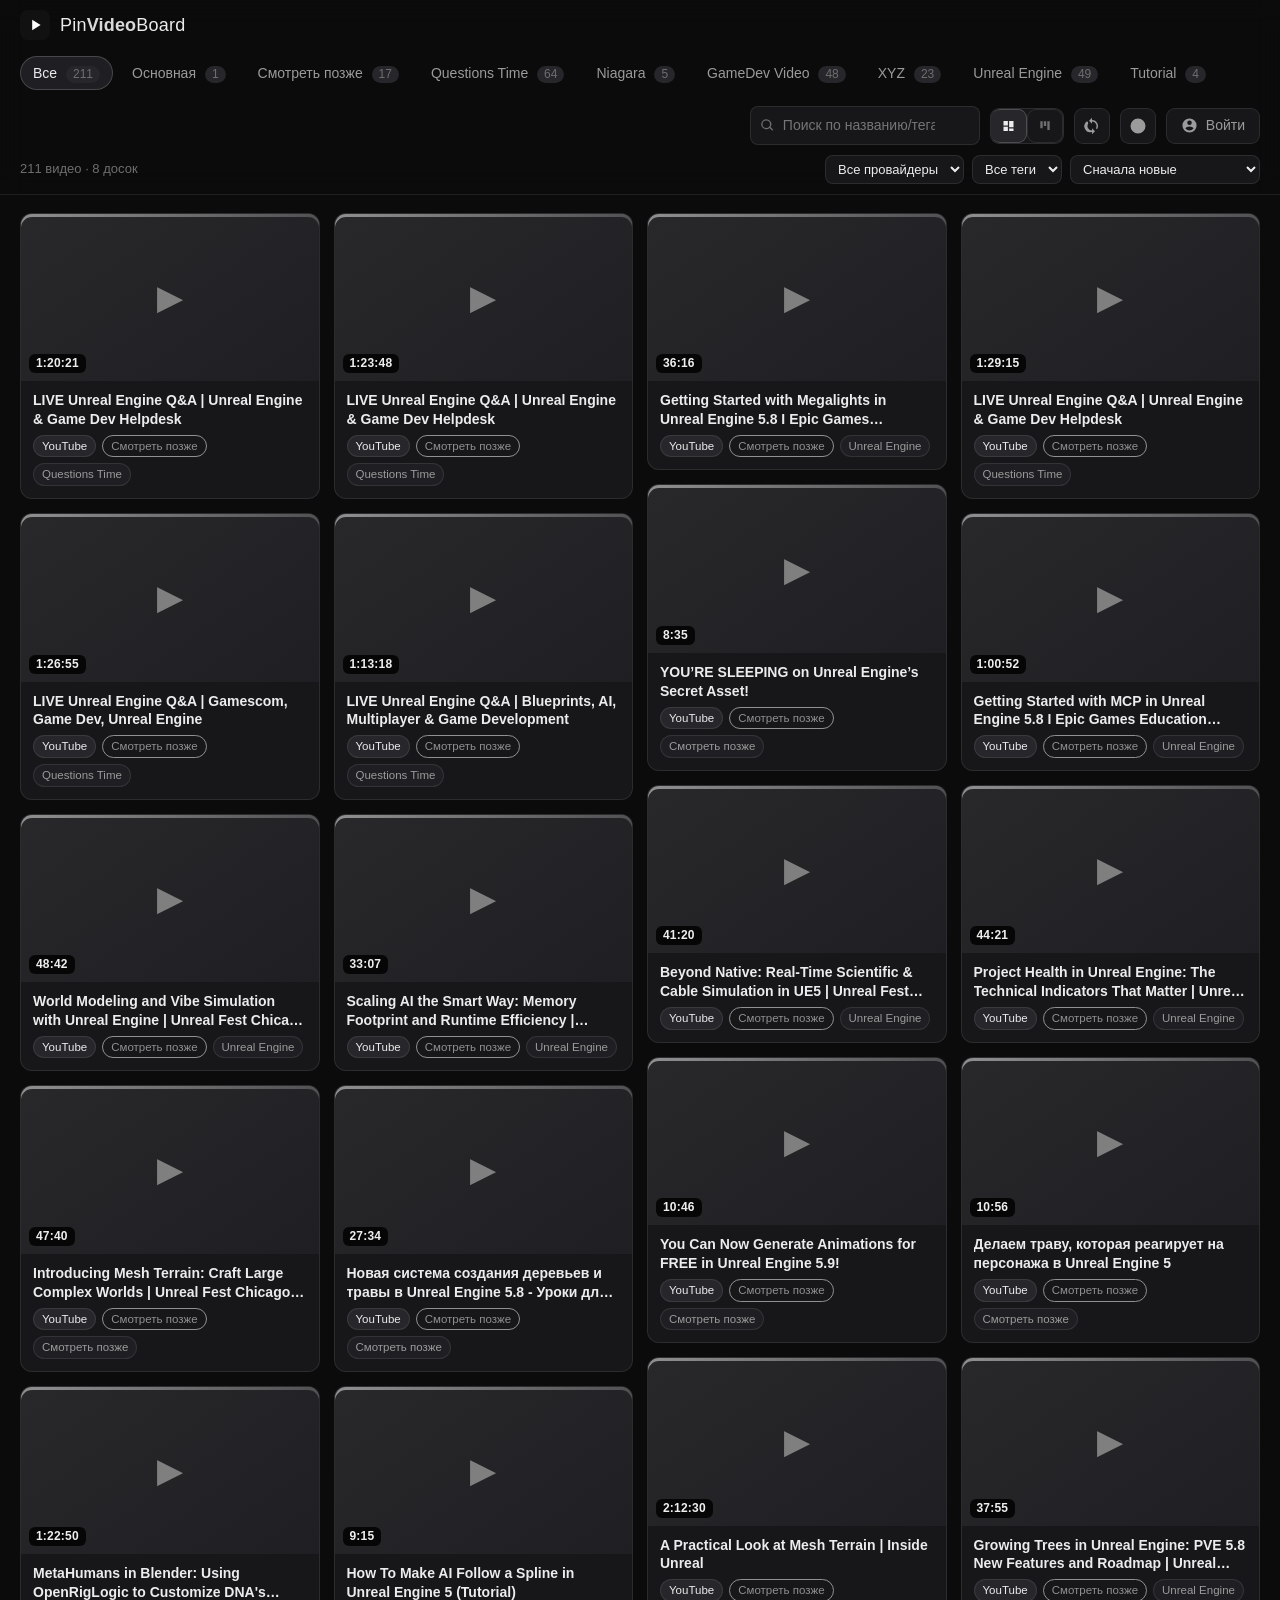
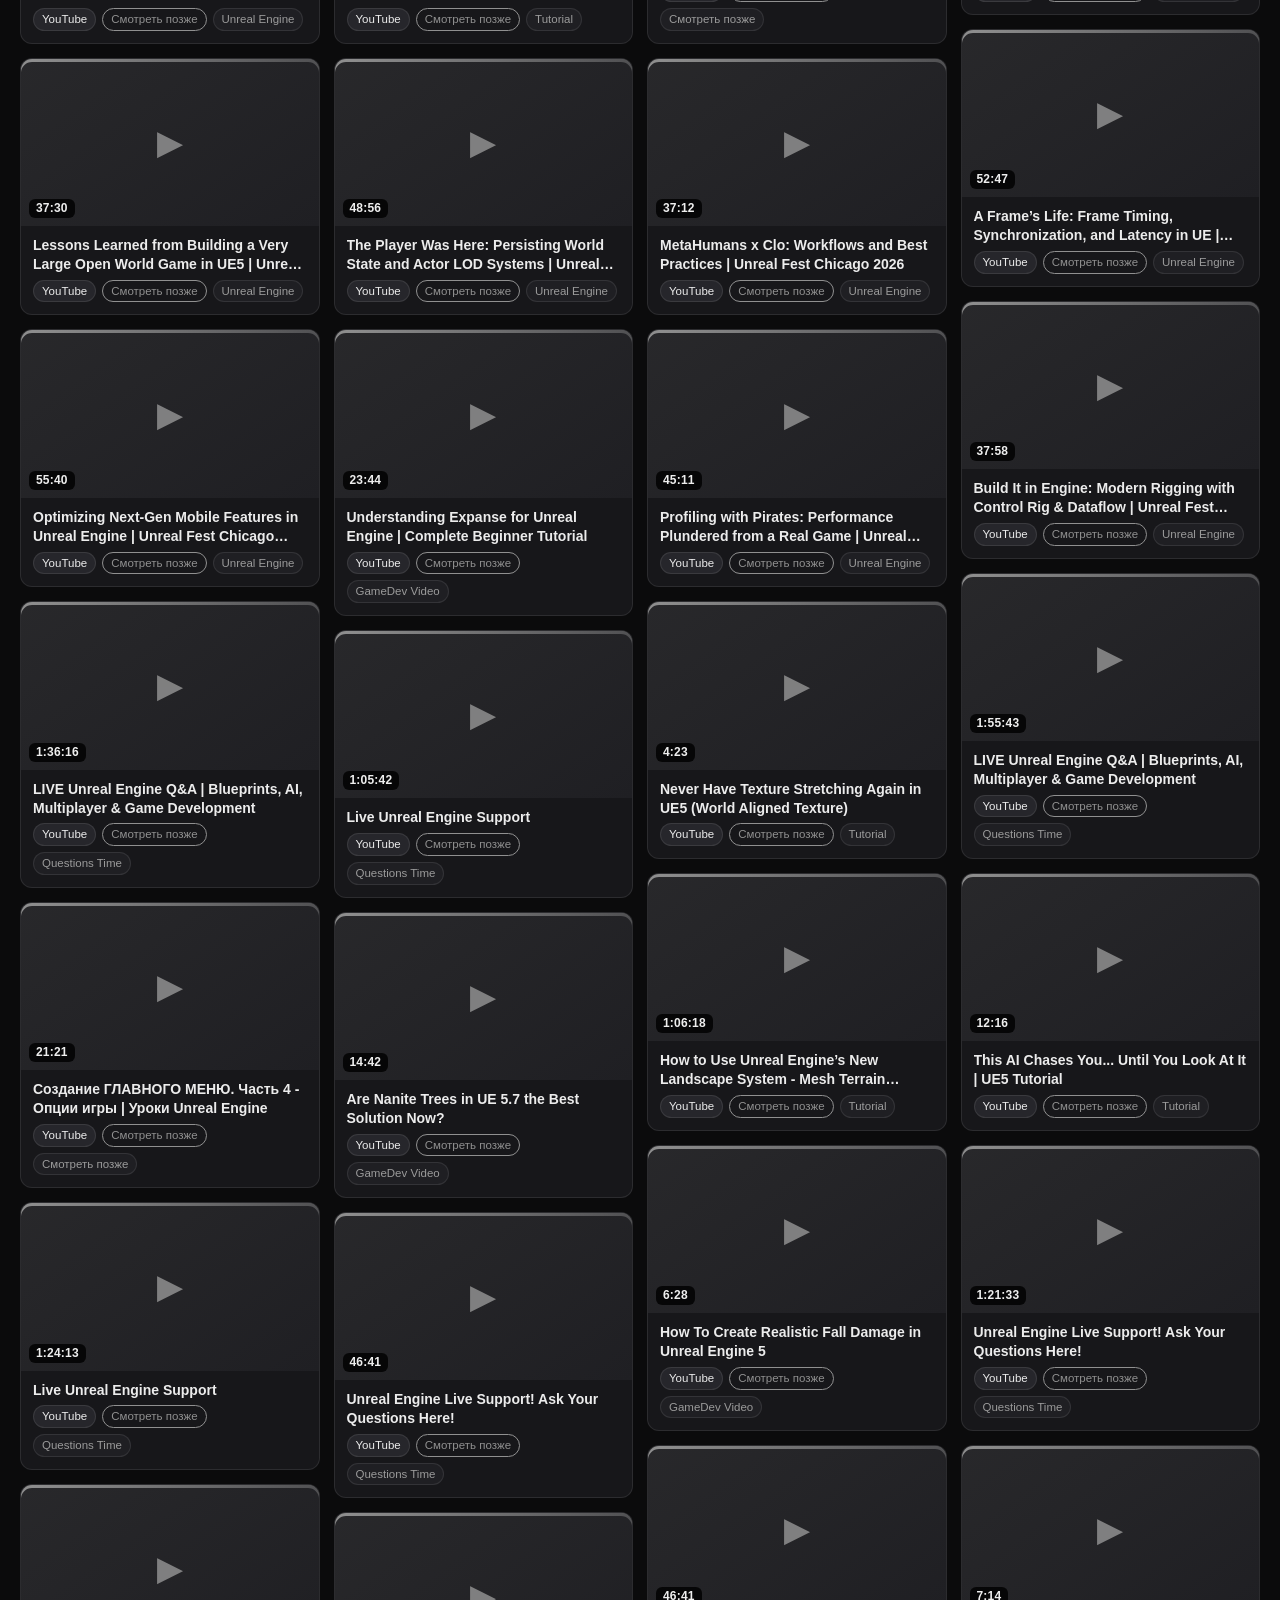
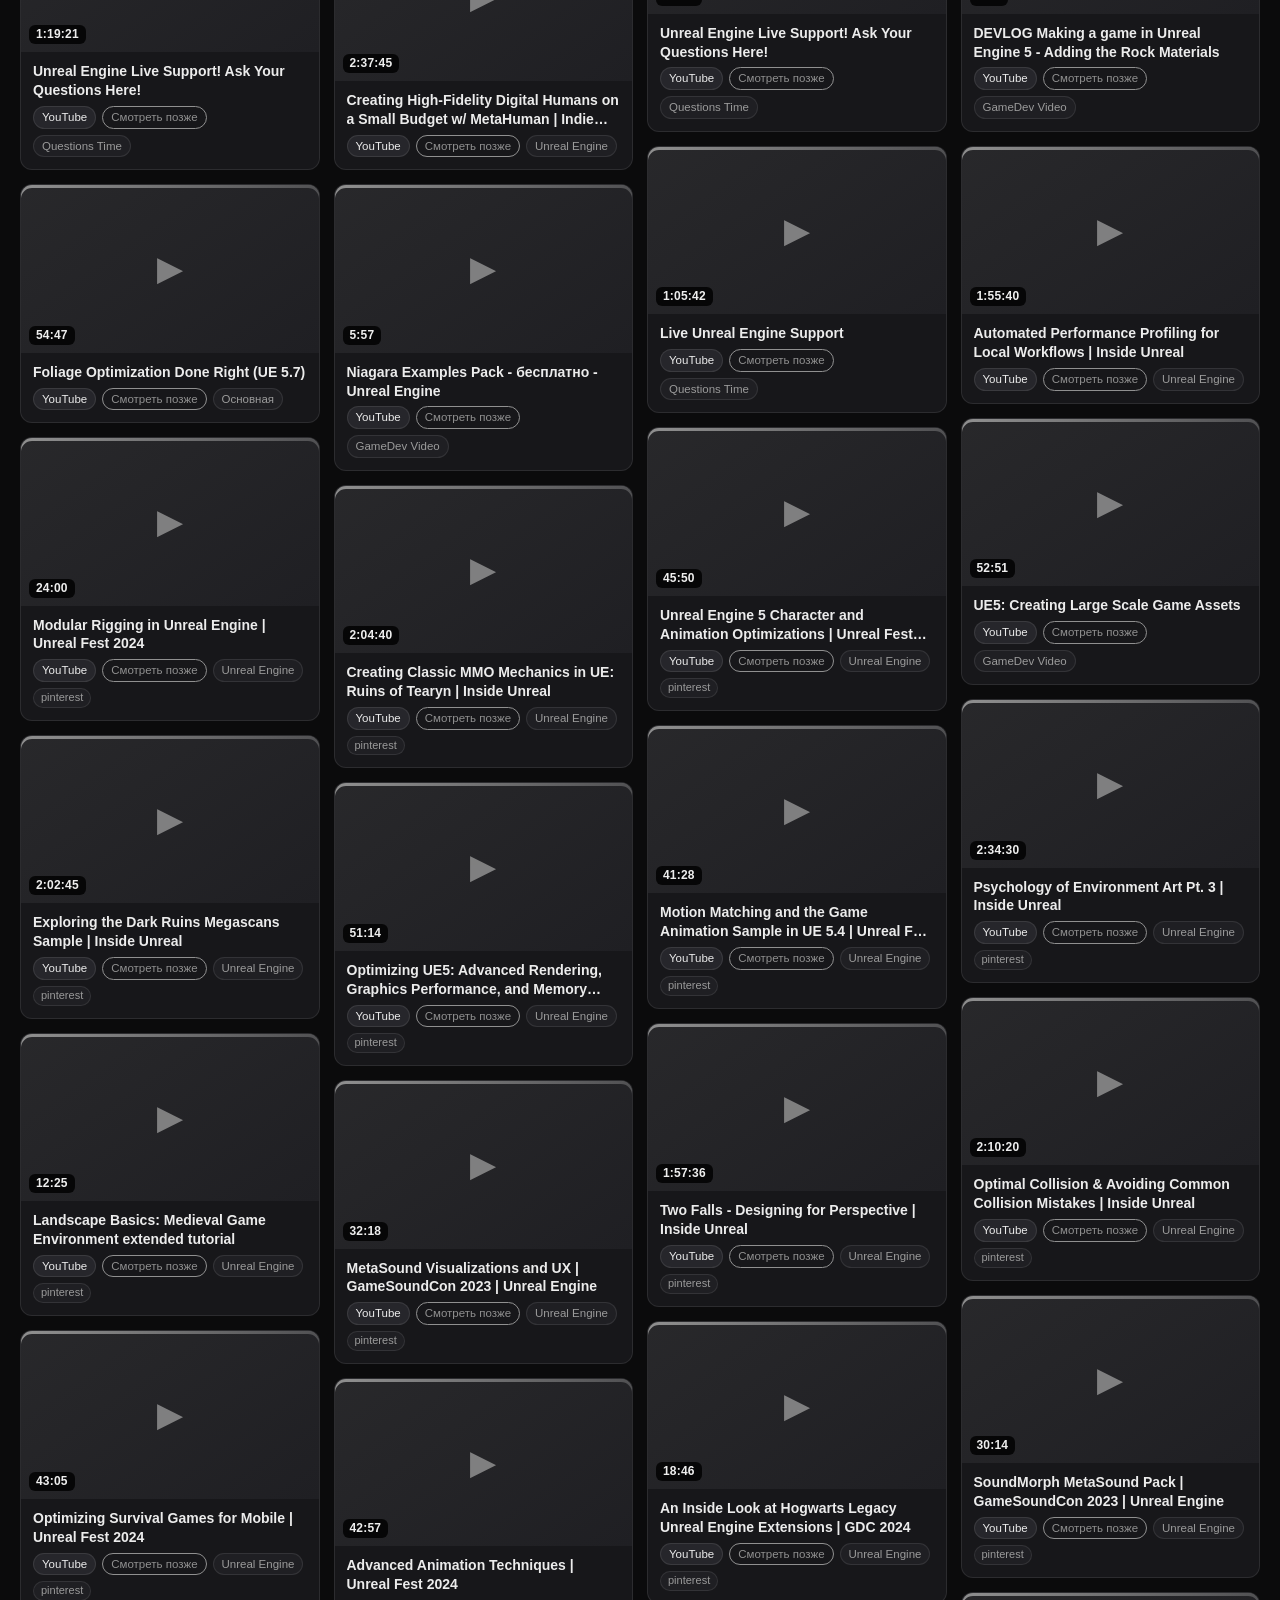
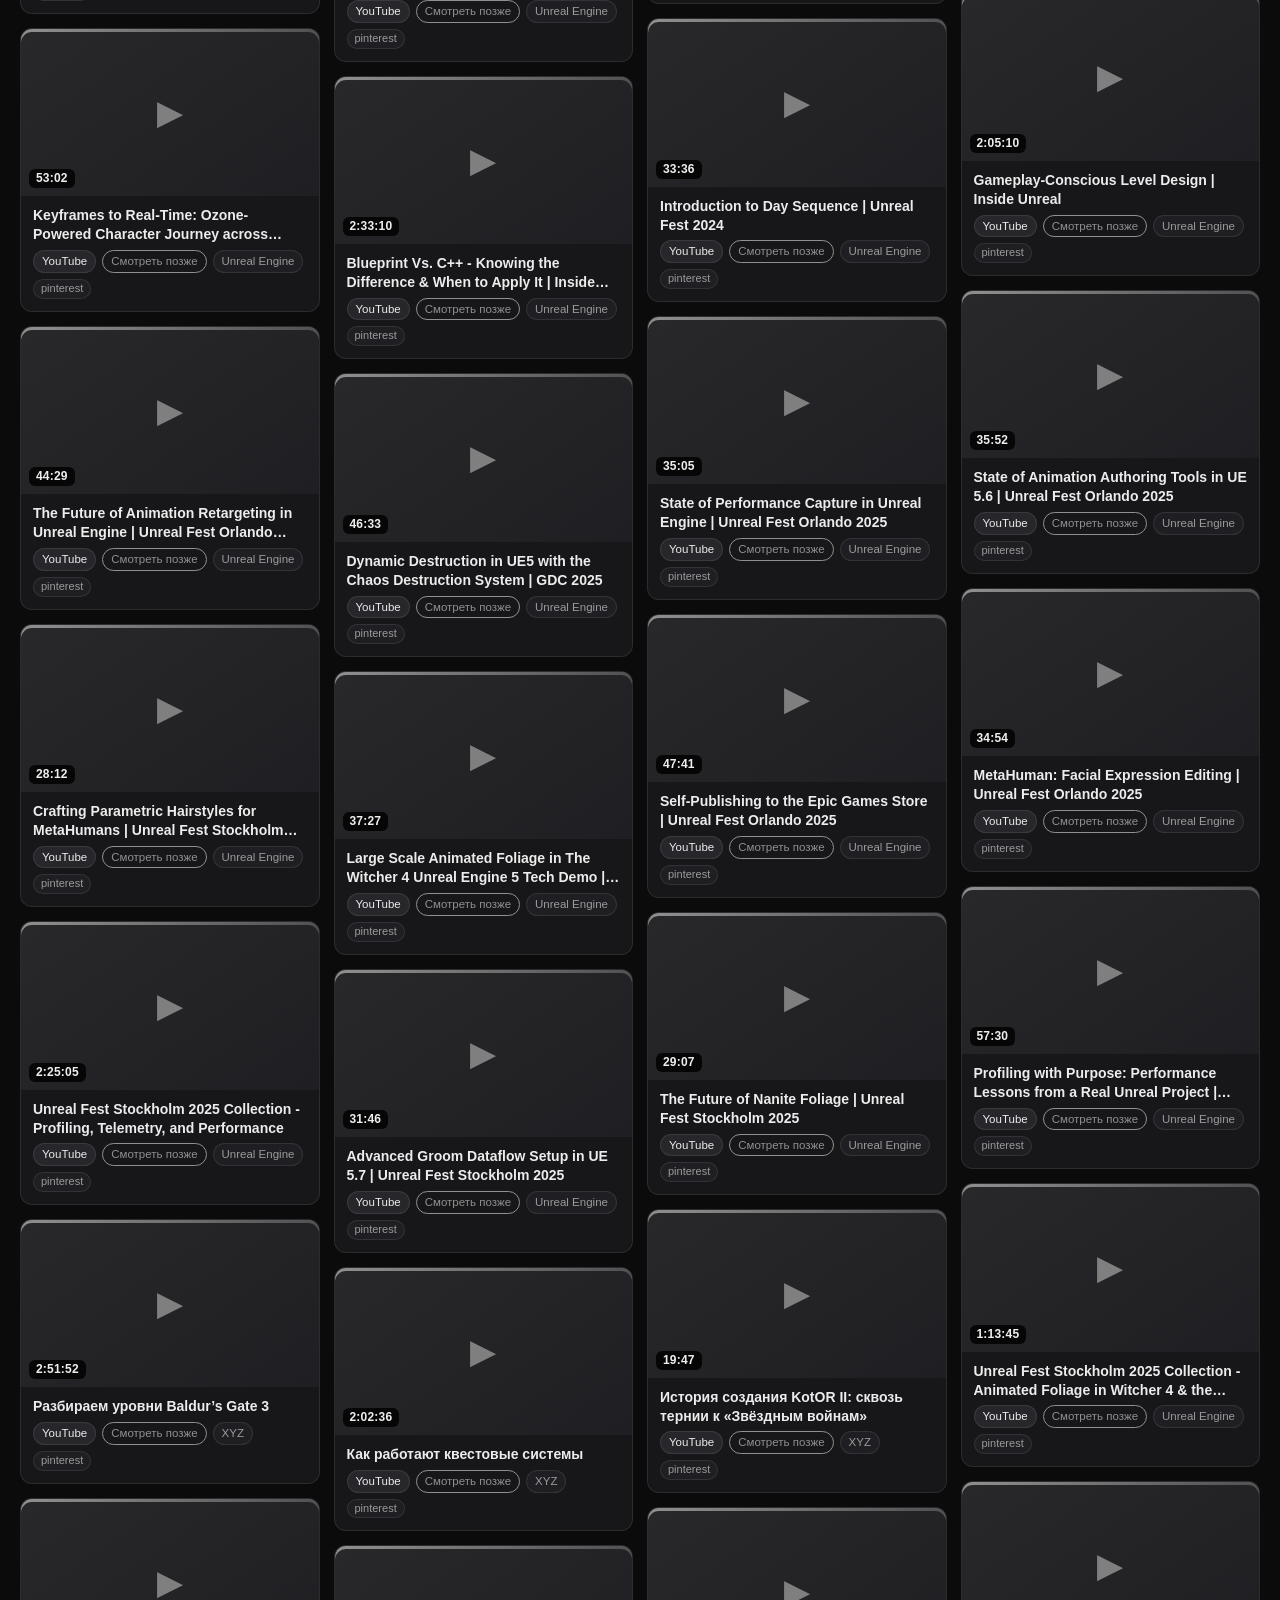
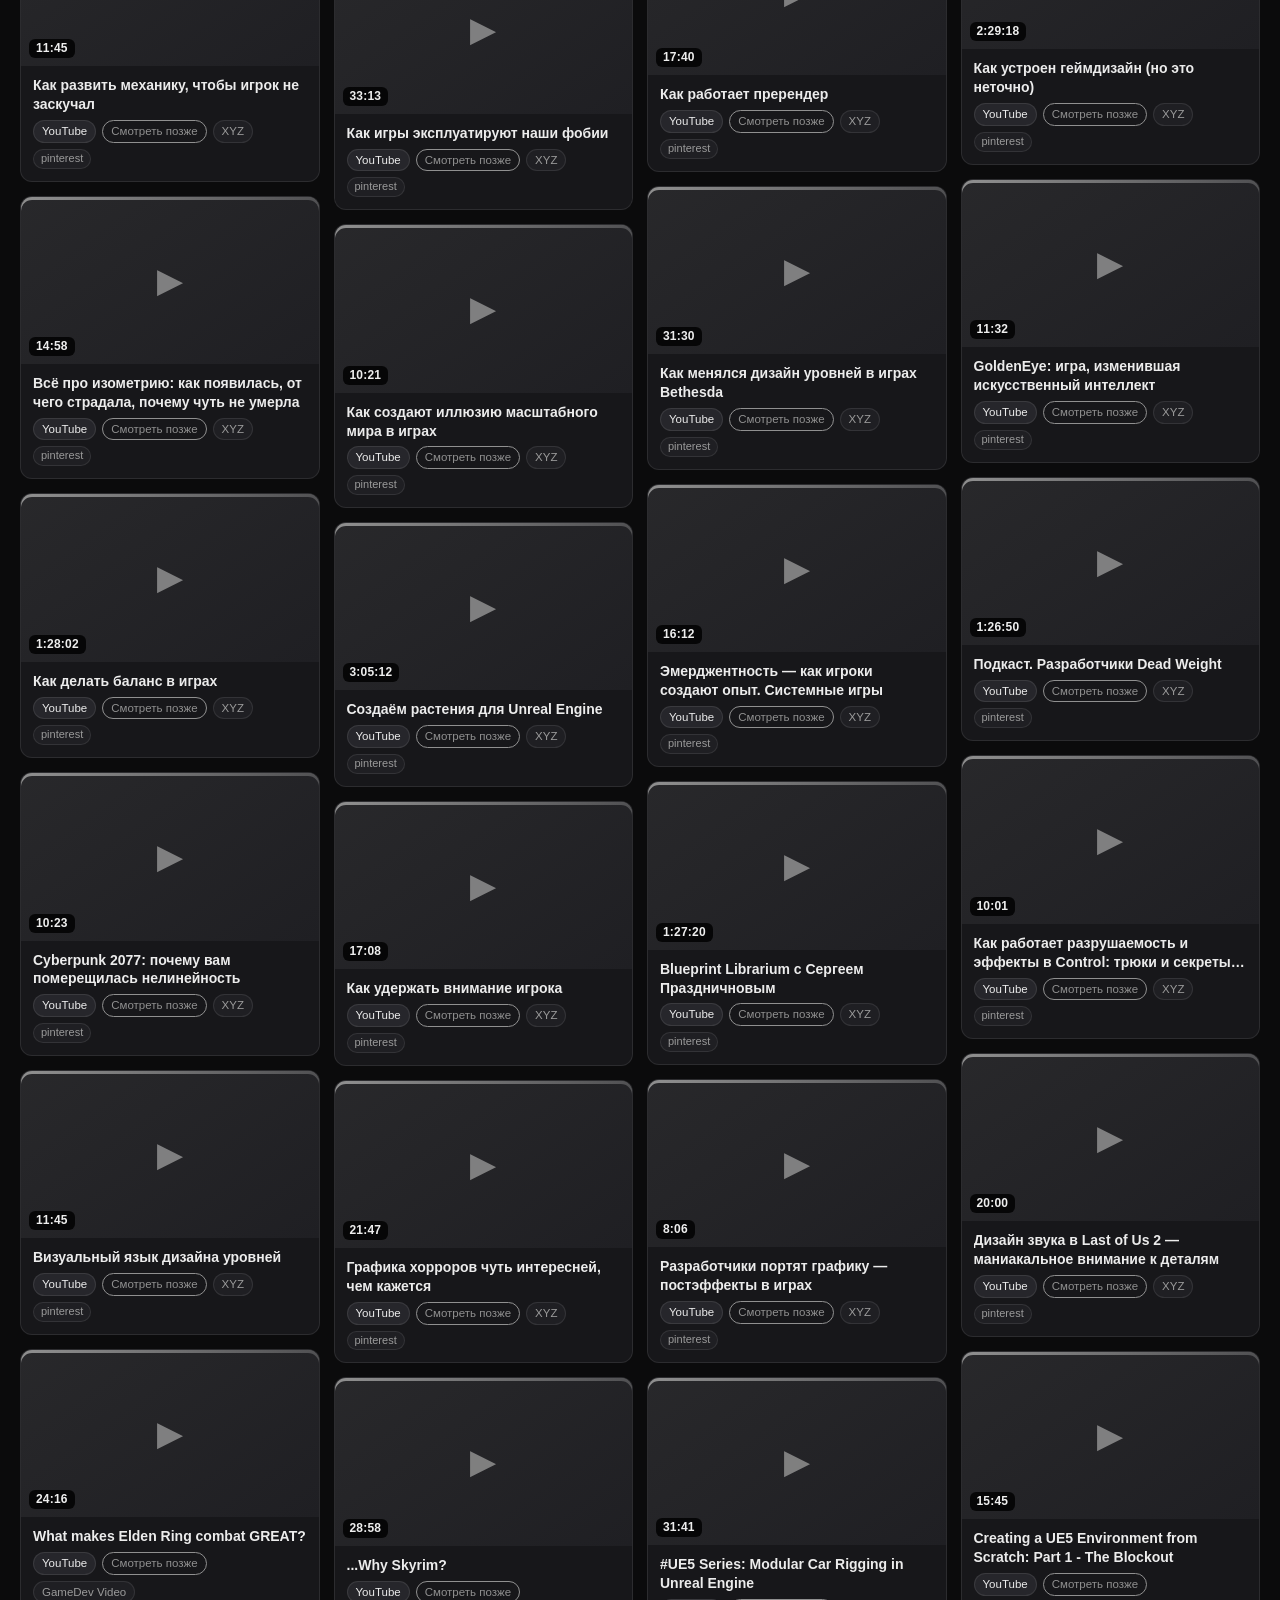
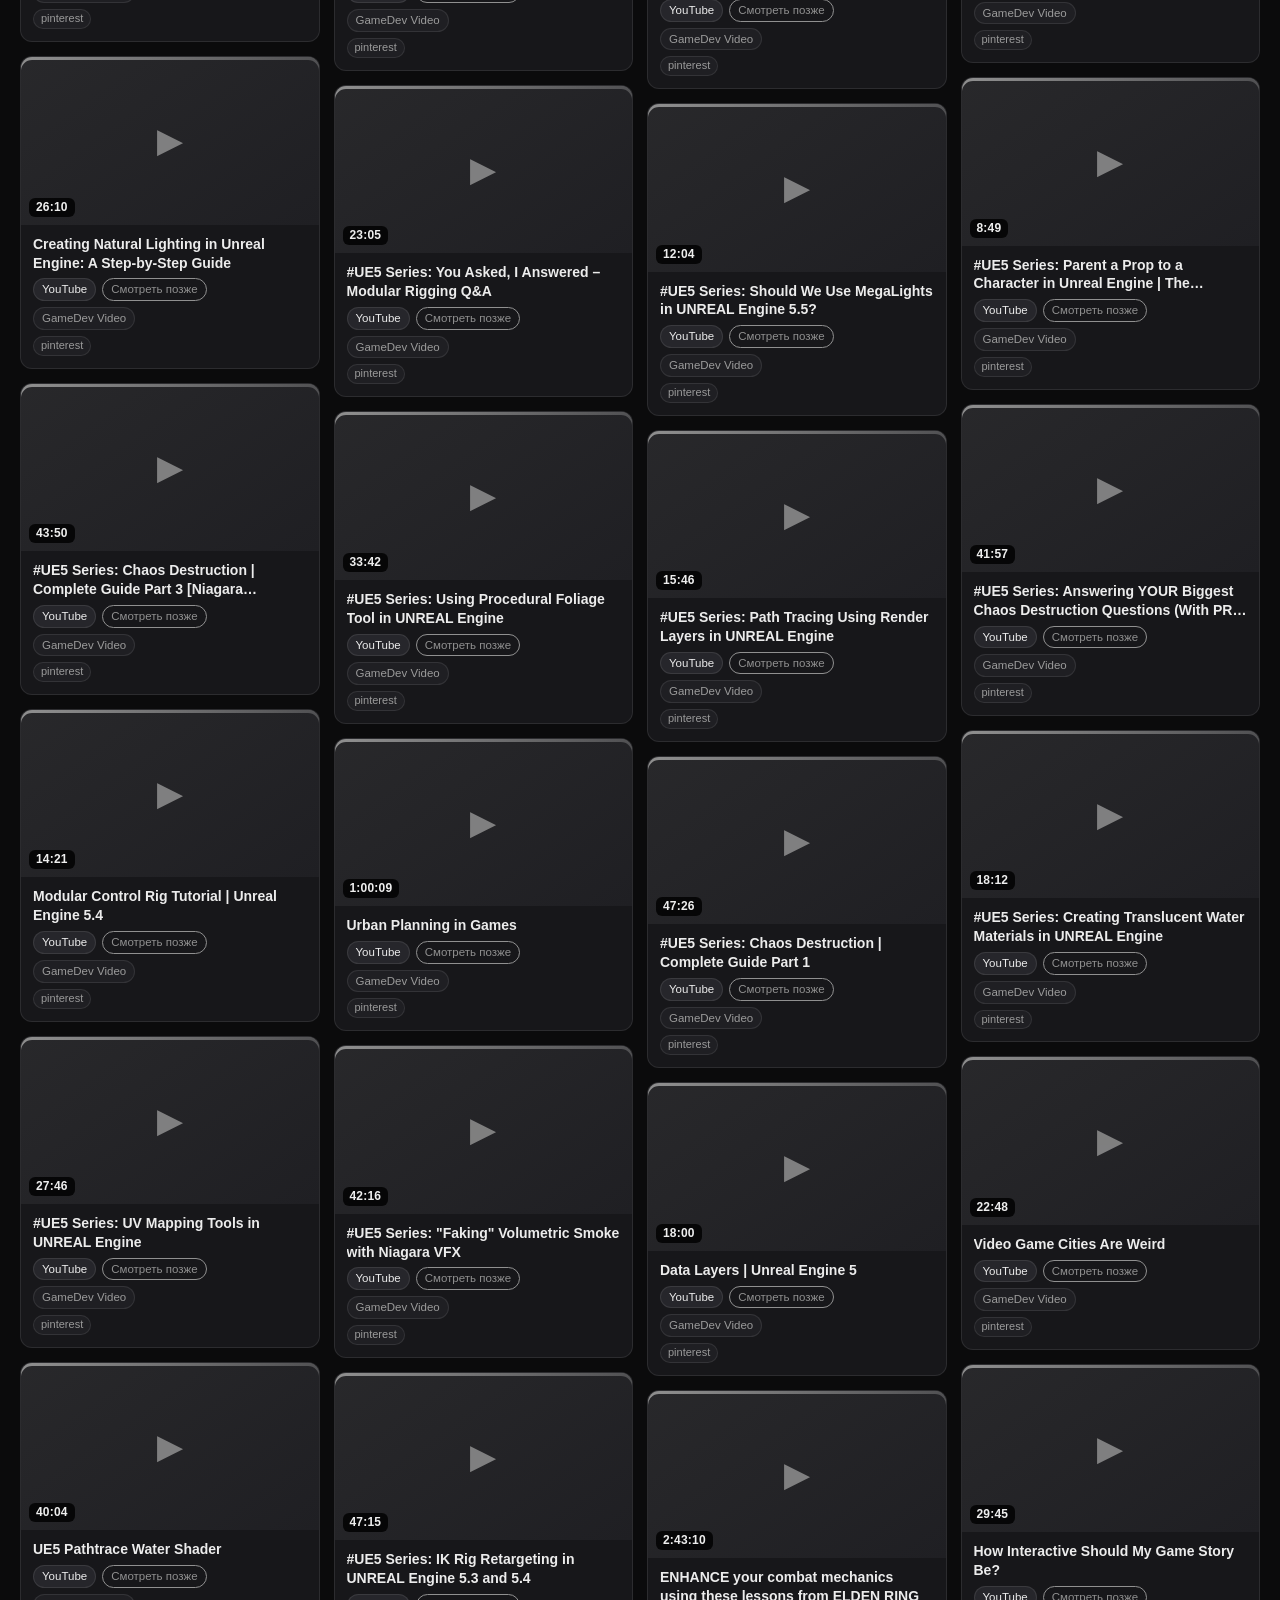
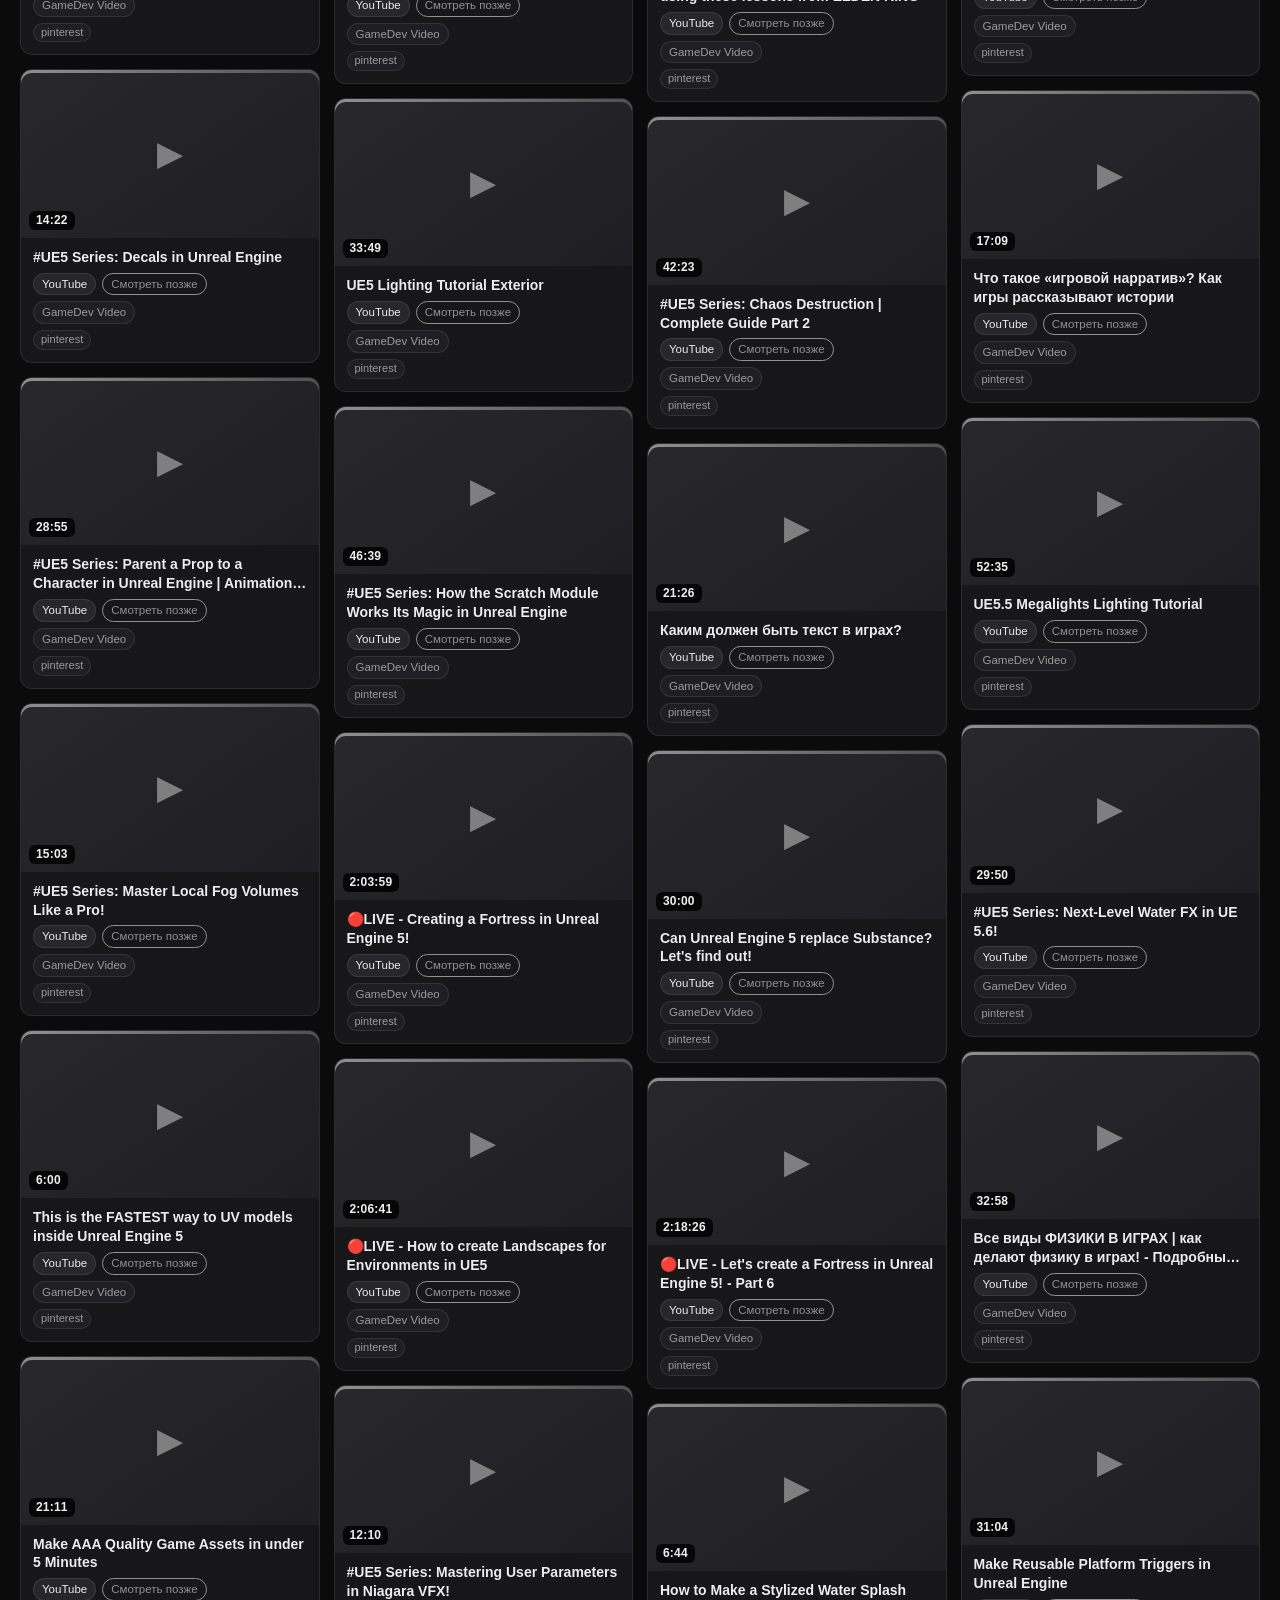
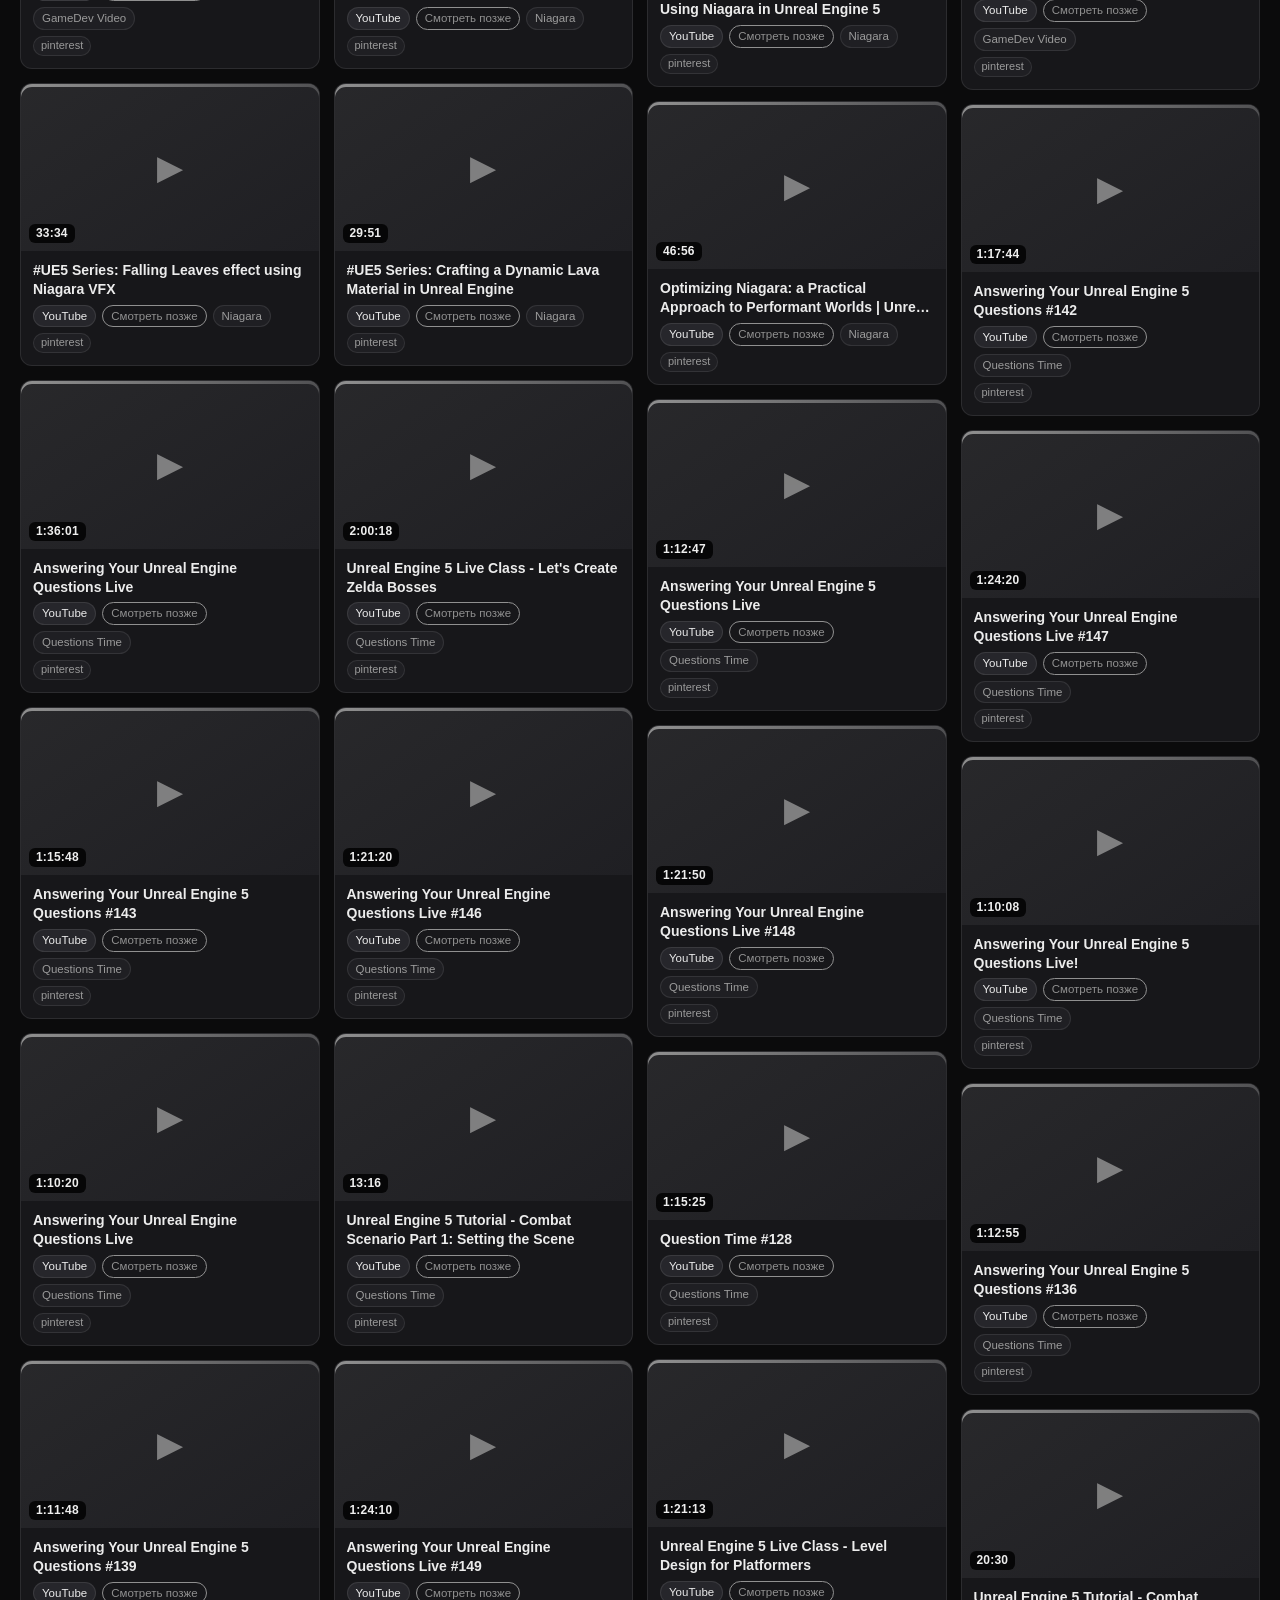
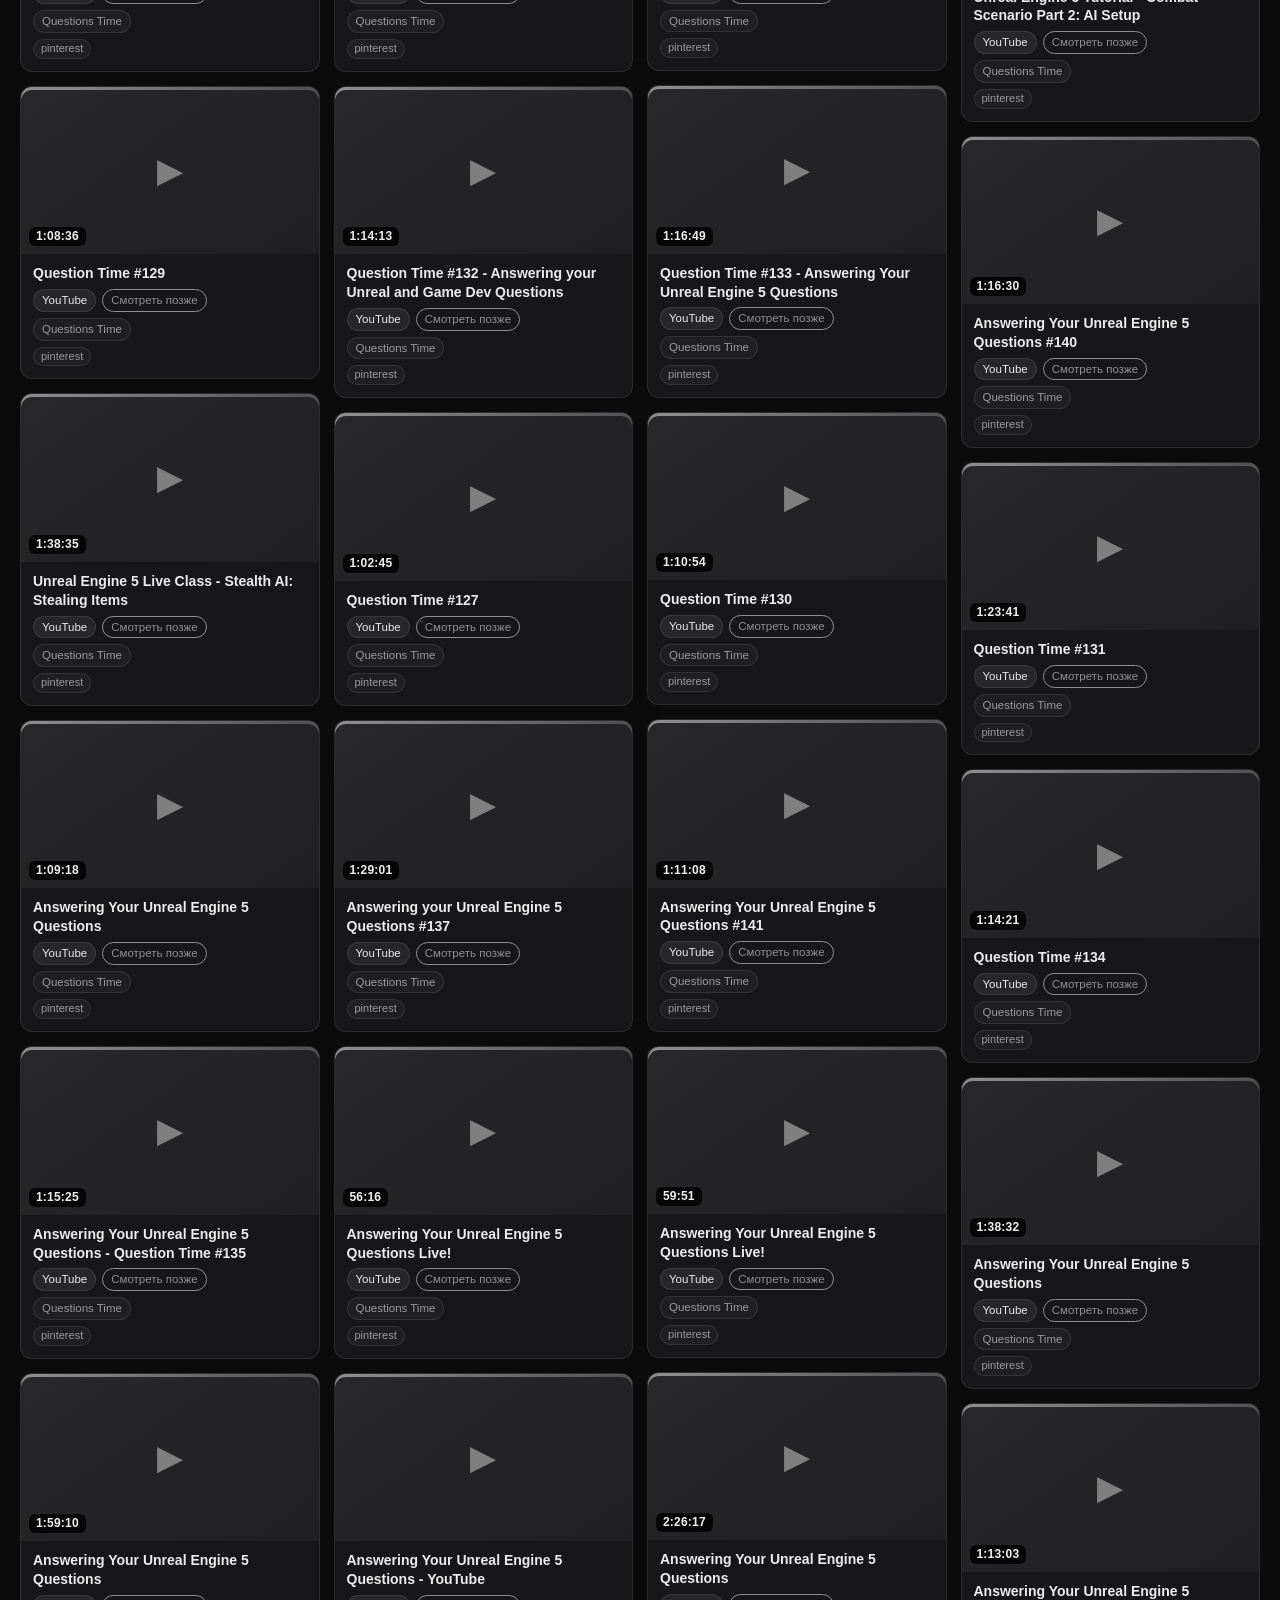
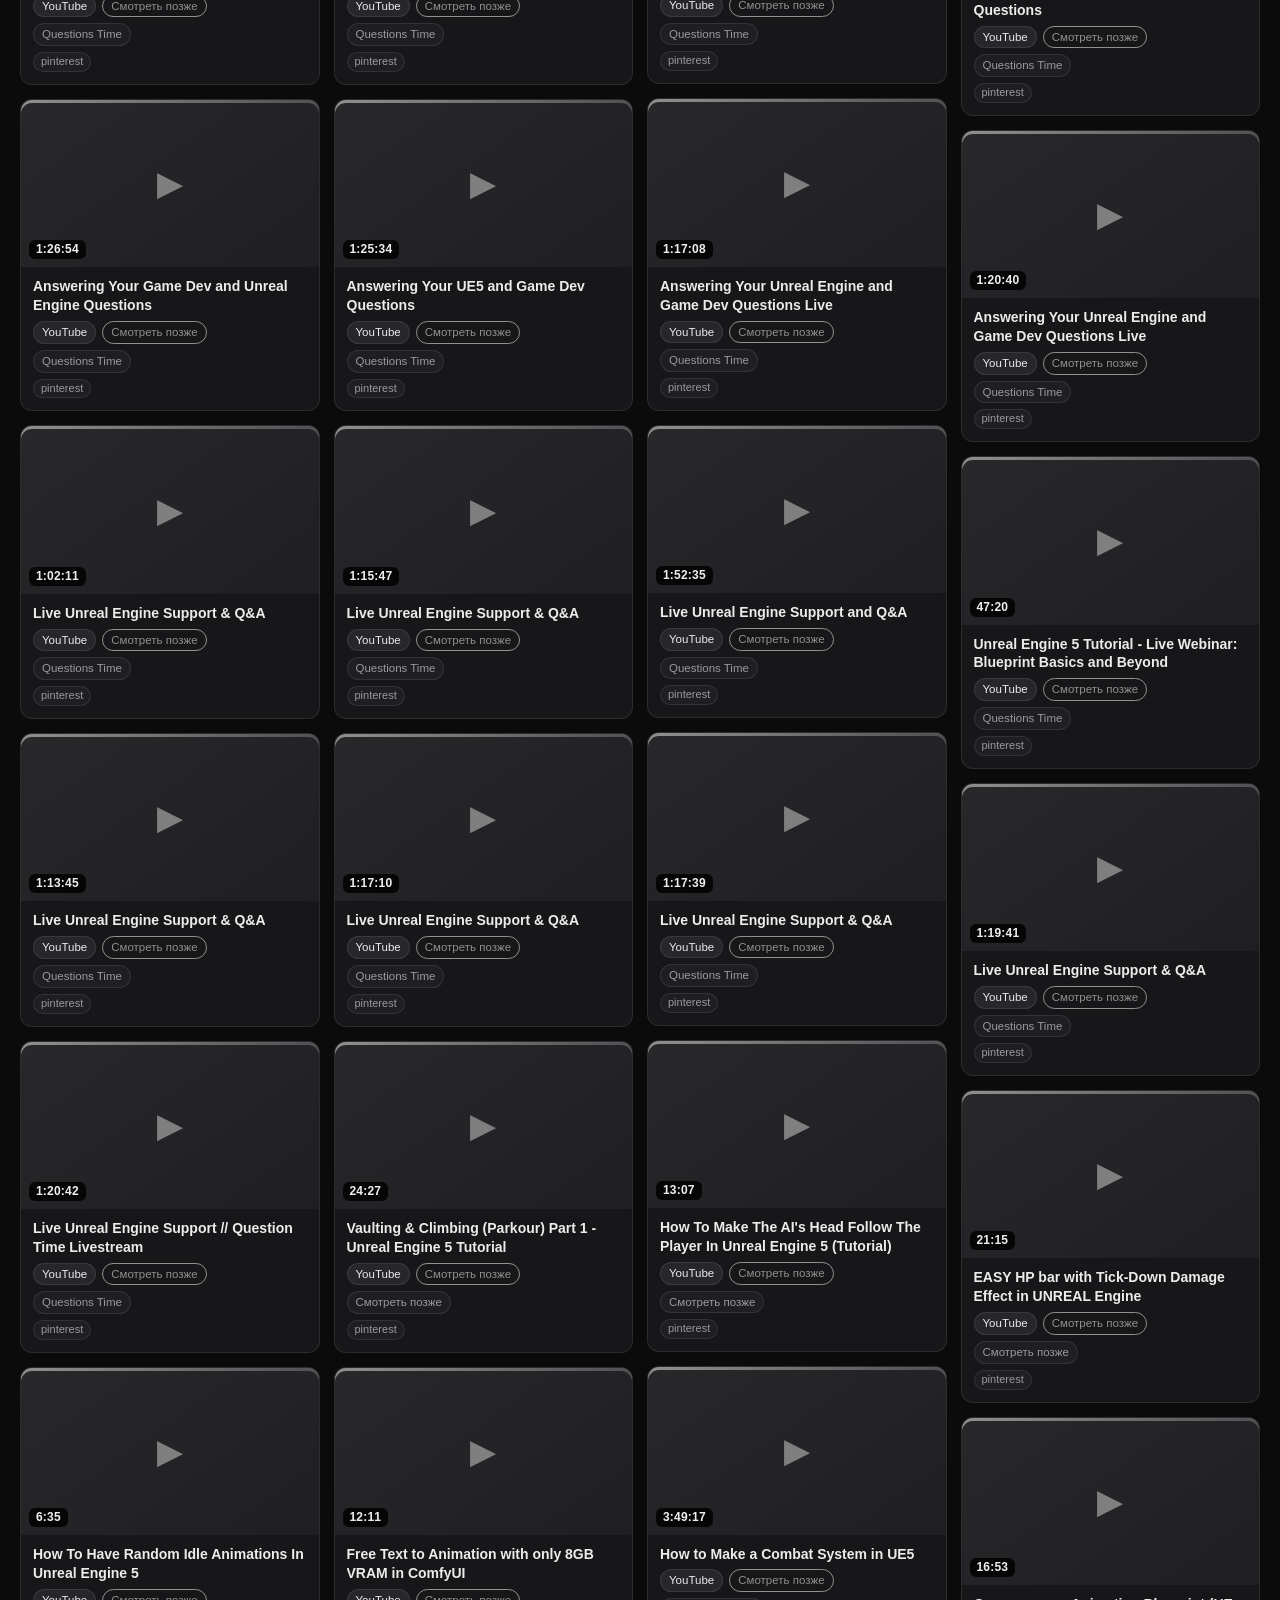
==== commit 0afc0767: "PinVideoBoard: бейджи длительности в левом нижнем углу превью (канбан и галерея) + поле и автоопреде" ====
--- a/index.html
+++ b/index.html
@@ -8,7 +8,7 @@
 <meta property="og:title" content="PinVideoBoard">
 <meta property="og:description" content="Видео-доски: канбан, Pinterest-сетка, фильтры, модальный плеер.">
 <link rel="icon" href="data:image/svg+xml,%3Csvg xmlns='http://www.w3.org/2000/svg' viewBox='0 0 32 32'%3E%3Crect width='32' height='32' rx='8' fill='%23111'/%3E%3Cpath d='M13 10.5v11l9-5.5z' fill='%23fff'/%3E%3C/svg%3E">
-<link rel="stylesheet" href="css/style.css?v=6">
+<link rel="stylesheet" href="css/style.css?v=7">
 </head>
 <body>
 
@@ -142,7 +142,10 @@
       </label>
       <div class="resolve-status" id="tile-resolve-status" hidden></div>
       <div class="tile-preview" id="tile-preview" hidden>
-        <img id="tile-preview-img" alt="">
+        <div class="tp-thumb-wrap">
+          <img id="tile-preview-img" alt="">
+          <span class="card-chip-duration" id="tile-preview-duration" hidden></span>
+        </div>
         <div class="tp-meta">
           <span class="tp-provider" id="tile-preview-provider"></span>
           <span class="tp-hint">Превью будет использовано в карточке</span>
@@ -150,6 +153,9 @@
       </div>
       <label class="fld">Название
         <input id="tile-title" type="text" placeholder="Определится автоматически, можно править">
+      </label>
+      <label class="fld">Длительность
+        <input id="tile-duration" type="text" placeholder="например, 12:34 или 1:20:05 (определяется автоматически)">
       </label>
       <div class="two-col">
         <label class="fld">Доска
@@ -311,8 +317,8 @@
 <div class="toasts" id="toasts"></div>
 
 <script src="js/config.js?v=1"></script>
-<script src="js/videos.js?v=1"></script>
+<script src="js/videos.js?v=2"></script>
 <script src="js/api.js?v=1"></script>
-<script src="js/app.js?v=6"></script>
+<script src="js/app.js?v=7"></script>
 </body>
 </html>
--- a/css/style.css
+++ b/css/style.css
@@ -493,11 +493,15 @@
   bottom: 8px;
   padding: 2px 7px;
   border-radius: 6px;
-  background: rgba(0, 0, 0, 0.78);
+  background: rgba(0, 0, 0, 0.82);
   color: #eee;
   font-size: 12px;
   font-weight: 600;
   pointer-events: none;
+  z-index: 2;
+  line-height: 1.25;
+  font-variant-numeric: tabular-nums;
+  letter-spacing: 0.2px;
 }
 
 .card-body { padding: 10px 12px 12px; }
@@ -688,7 +692,27 @@
 
 .kb-card:hover .kb-card-menu { opacity: 1; }
 
-.kb-card-thumb { display: block; width: 100%; height: auto; }
+.kb-card-thumb-wrap {
+  position: relative;
+  background: var(--surface-3);
+  overflow: hidden;
+  aspect-ratio: 16 / 9;
+}
+
+.kb-card-thumb {
+  display: block;
+  width: 100%;
+  height: 100%;
+  object-fit: cover;
+}
+
+.kb-card-thumb-wrap.ph {
+  display: flex;
+  align-items: center;
+  justify-content: center;
+}
+
+.kb-card:hover .card-play { opacity: 1; }
 
 .kb-card-ph {
   aspect-ratio: 16 / 9;
@@ -882,13 +906,28 @@
   background: var(--surface-2);
 }
 
-.tile-preview img {
+.tp-thumb-wrap {
+  position: relative;
   width: 150px;
   height: 84px;
-  object-fit: cover;
   border-radius: 8px;
+  overflow: hidden;
   background: var(--surface-3);
   flex: none;
+}
+
+.tp-thumb-wrap img {
+  width: 100%;
+  height: 100%;
+  object-fit: cover;
+  display: block;
+}
+
+.tp-thumb-wrap .card-chip-duration {
+  left: 6px;
+  bottom: 6px;
+  padding: 1px 6px;
+  font-size: 11px;
 }
 
 .tp-meta { display: flex; flex-direction: column; gap: 4px; min-width: 0; }
